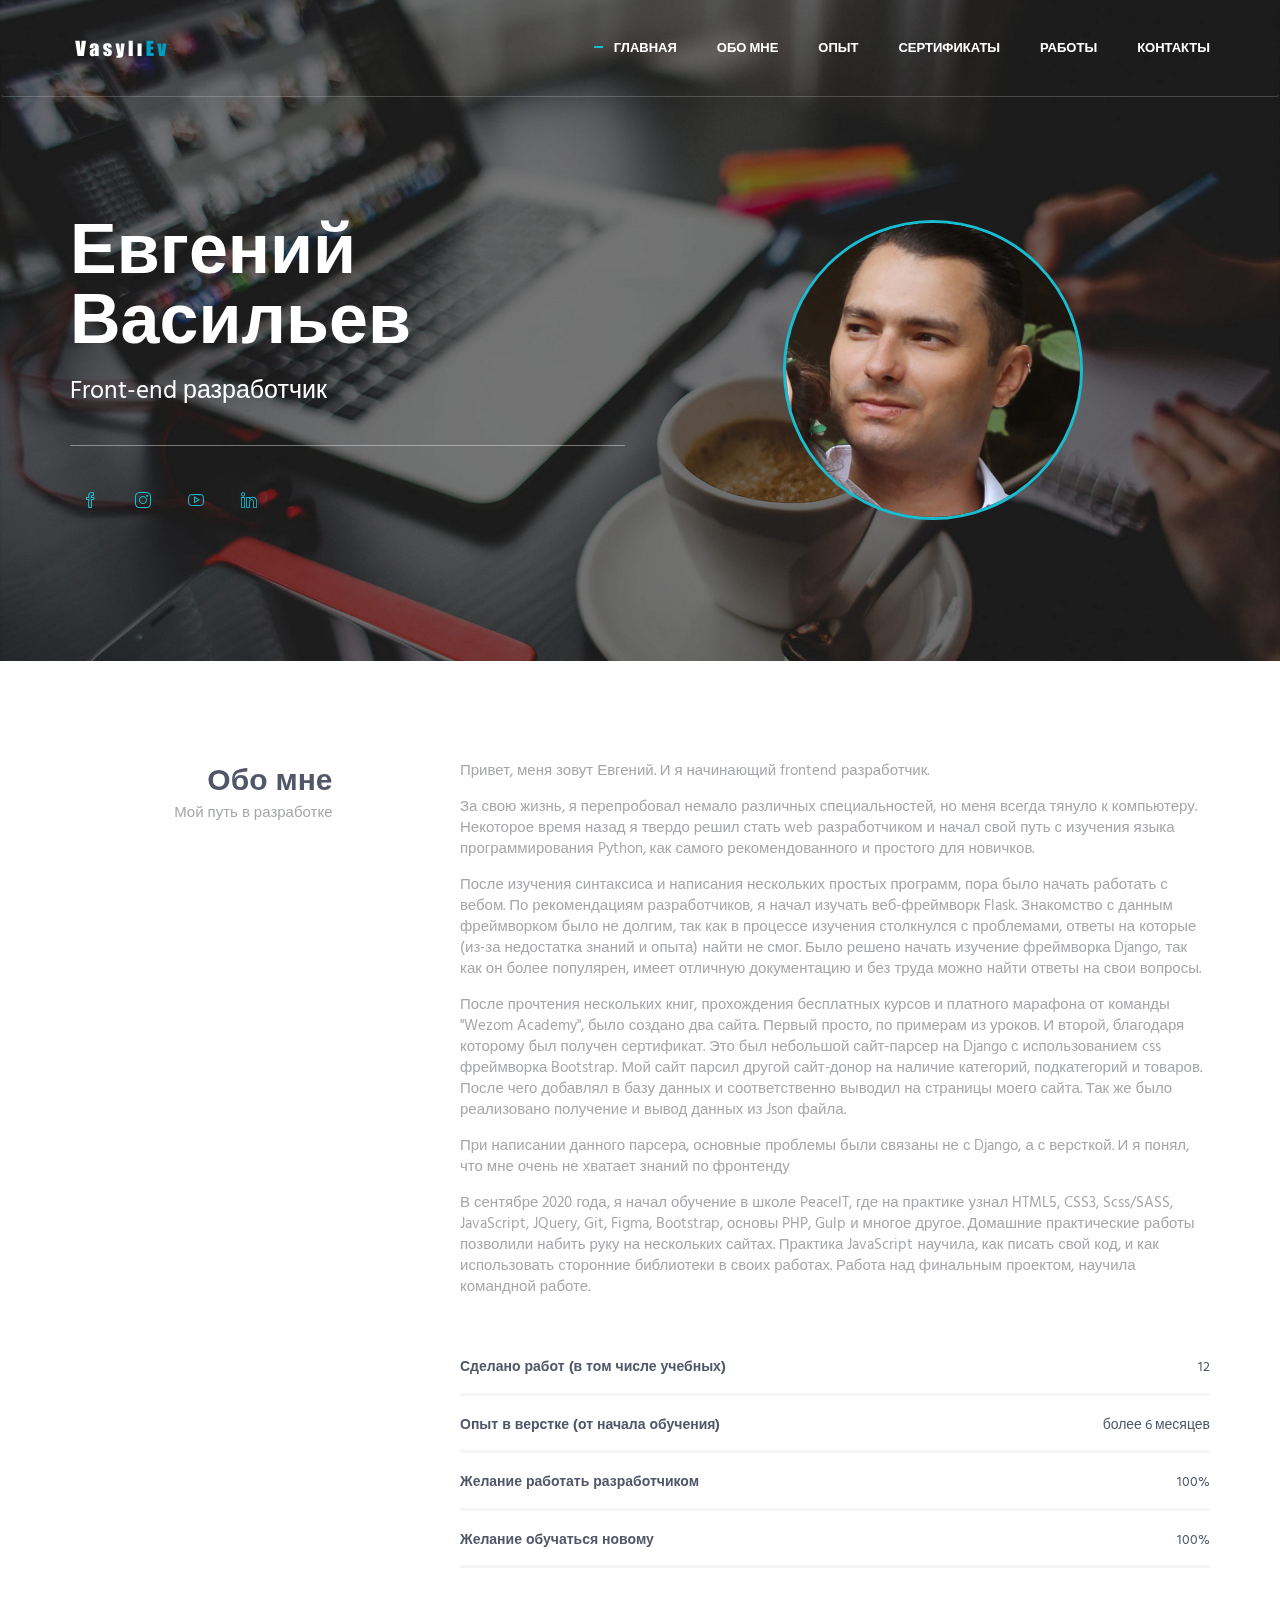
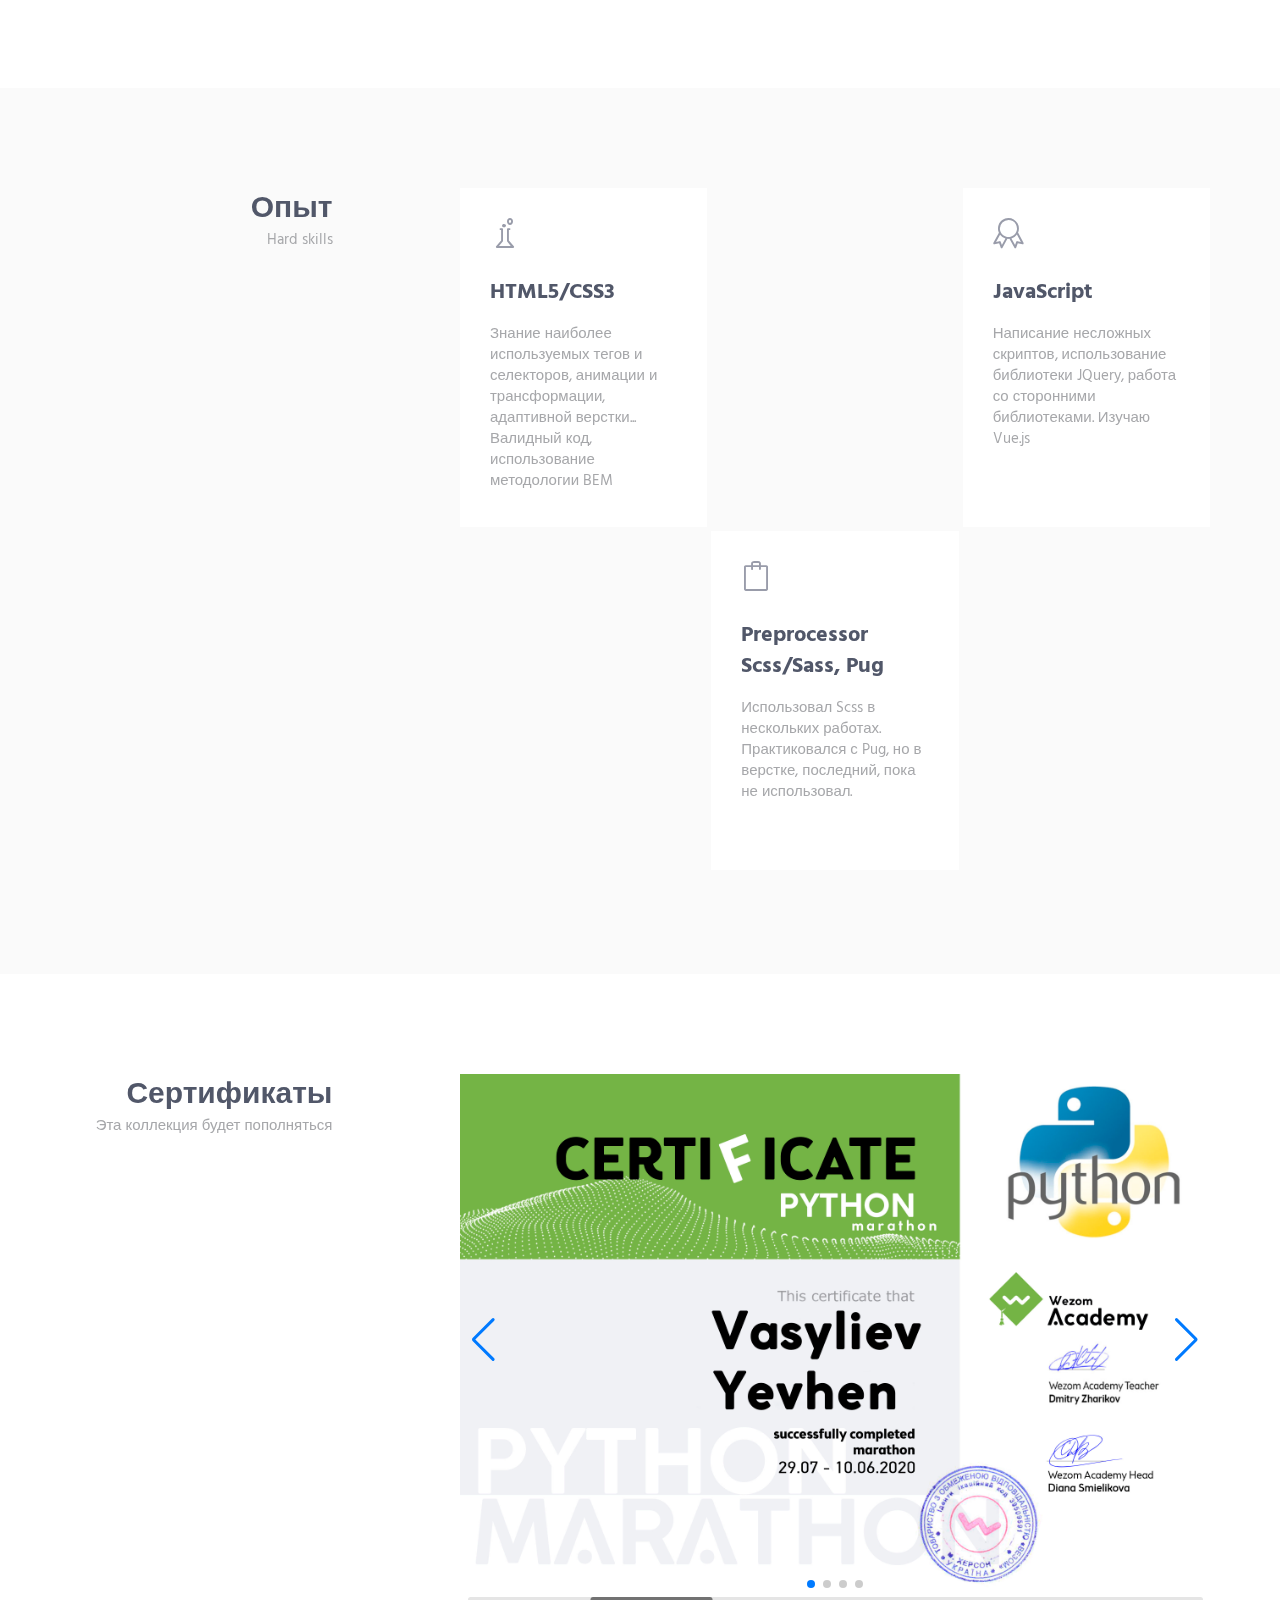
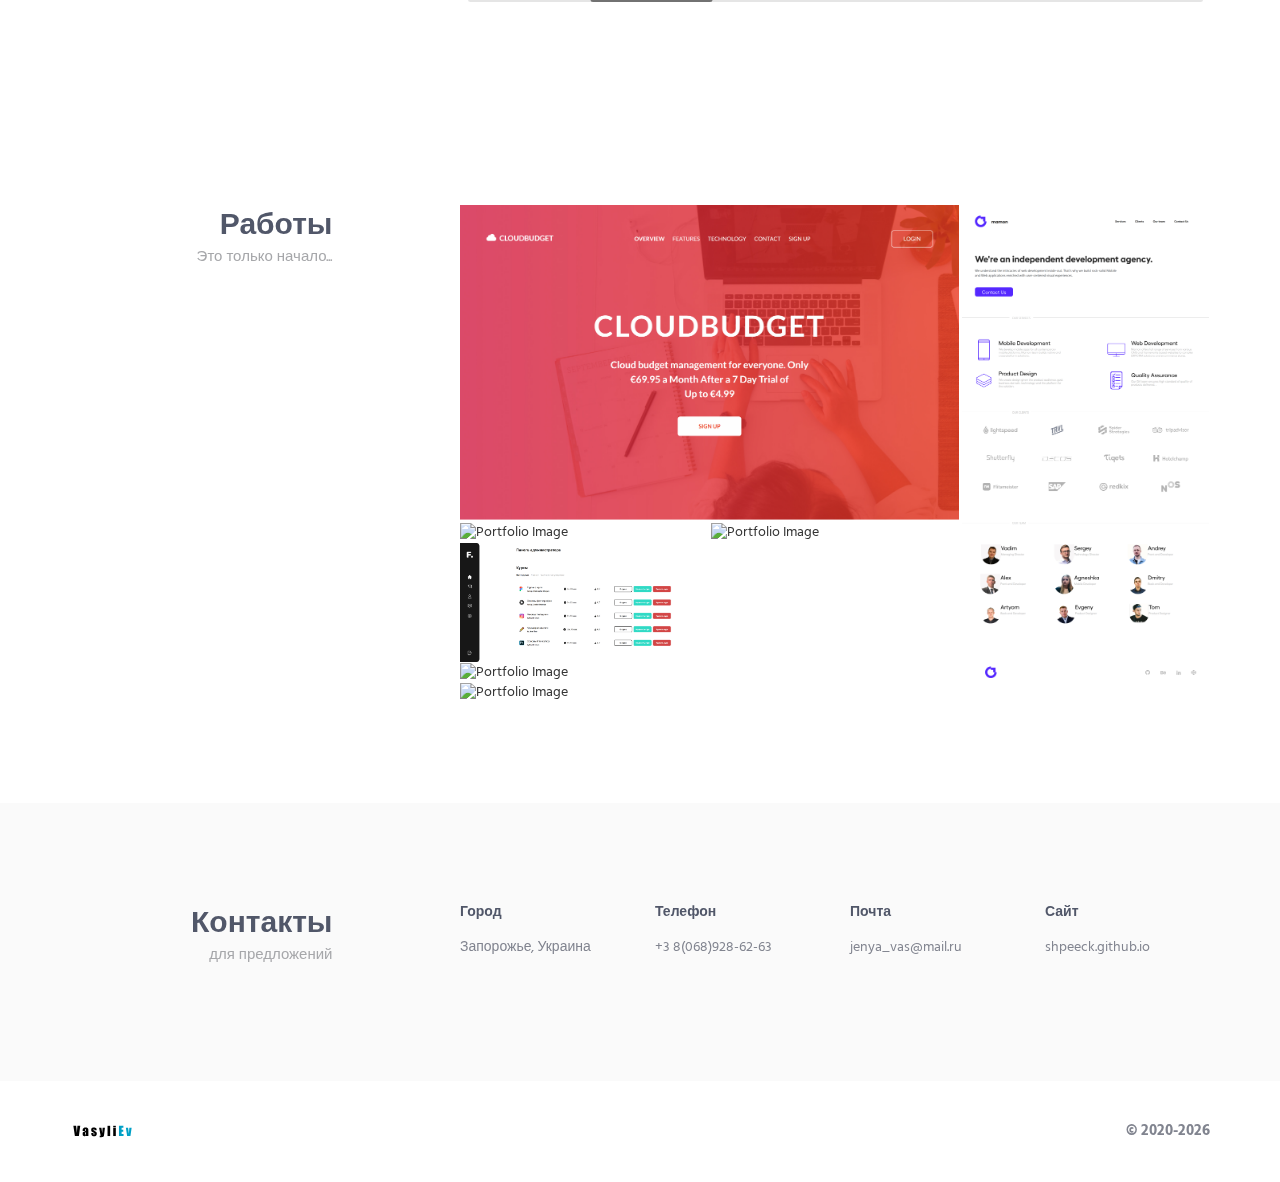
==== index.html @ 912befc7 "add portfolio" ====
<!DOCTYPE html>
<html lang="en" class="no-js">
<!-- BEGIN HEAD -->

<head>
    <meta charset="utf-8" />
    <title>портфолио Евгения Васильева</title>
    <meta http-equiv="X-UA-Compatible" content="IE=edge">
    <meta content="width=device-width, initial-scale=1" name="viewport" />
    <meta content="" name="description" />
    <meta content="" name="author" />

    <!-- GLOBAL MANDATORY STYLES -->
    <link href="http://fonts.googleapis.com/css?family=Hind:300,400,500,600,700" rel="stylesheet" type="text/css">
    <link href="vendor/simple-line-icons/css/simple-line-icons.css" rel="stylesheet" type="text/css" />
    <link href="vendor/bootstrap/css/bootstrap.min.css" rel="stylesheet" type="text/css" />

    <!-- PAGE LEVEL PLUGIN STYLES -->
    <link href="css/animate.css" rel="stylesheet">

    <!-- SWIPER JS -->
    <link href="css/swiper-bundle.min.css" rel="stylesheet">

    <!-- THEME STYLES -->
    <!-- <link href="css/layout.min.css" rel="stylesheet" type="text/css"/> -->
    <link href="css/layout.css" rel="stylesheet" type="text/css" />

    <!-- Favicon -->
    <link rel="shortcut icon" href="favicon.ico" />
</head>
<!-- END HEAD -->

<!-- BODY -->

<body id="body" data-spy="scroll" data-target=".header">

    <!--========== HEADER ==========-->
    <header class="header navbar-fixed-top">
        <!-- Navbar -->
        <nav class="navbar" role="navigation">
            <div class="container">
                <!-- Brand and toggle get grouped for better mobile display -->
                <div class="menu-container js_nav-item">
                    <button type="button" class="navbar-toggle" data-toggle="collapse" data-target=".nav-collapse">
                        <span class="sr-only">Toggle navigation</span>
                        <span class="toggle-icon"></span>
                    </button>

                    <!-- Logo -->
                    <div class="logo">
                        <a class="logo-wrap" href="#body">
                            <img class="logo-img logo-img-main" src="img/logo.svg" alt="Asentus Logo">
                            <img class="logo-img logo-img-active" src="img/logo-dark.svg" alt="Asentus Logo">
                        </a>
                    </div>
                    <!-- End Logo -->
                </div>

                <!-- Collect the nav links, forms, and other content for toggling -->
                <div class="collapse navbar-collapse nav-collapse">
                    <div class="menu-container">
                        <ul class="nav navbar-nav navbar-nav-right">
                            <li class="js_nav-item nav-item"><a class="nav-item-child nav-item-hover"
                                    href="#body">Главная</a></li>
                            <li class="js_nav-item nav-item"><a class="nav-item-child nav-item-hover" href="#about">Обо
                                    мне</a></li>
                            <li class="js_nav-item nav-item"><a class="nav-item-child nav-item-hover"
                                    href="#experience">Опыт</a></li>
                            <li class="js_nav-item nav-item"><a class="nav-item-child nav-item-hover"
                                    href="#sertificats">Сертификаты</a></li>
                            <li class="js_nav-item nav-item"><a class="nav-item-child nav-item-hover"
                                    href="#work">Работы</a></li>
                            <li class="js_nav-item nav-item"><a class="nav-item-child nav-item-hover"
                                    href="#contact">Контакты</a></li>
                        </ul>
                    </div>
                </div>
                <!-- End Navbar Collapse -->
            </div>
        </nav>
        <!-- Navbar -->
    </header>
    <!--========== END HEADER ==========-->

    <!--========== SLIDER ==========-->
    <div class="promo-block parallax-window" data-parallax="scroll" data-image-src="img/1920x1080/intro-bg.jpg">
        <div class="container">
            <div class="row">
                <div class="col-lg-6 col-md-6 col-sm-6">
                    <div class="promo-block-divider">
                        <h1 class="promo-block-title">Евгений <br /> Васильев</h1>
                        <p class="promo-block-text">Front-end разработчик</p>
                    </div>
                    <ul class="list-inline">
                        <li><a href="https://www.facebook.com/yevgeny.vasilev/" class="social-icons"><i
                                    class="icon-social-facebook"></i></a></li>
                        <li><a href="https://www.instagram.com/shpeeck_zp/" class="social-icons"><i
                                    class="icon-social-instagram"></i></a></li>
                        <li><a href="https://www.youtube.com/channel/UCoQihjOq96eLWvGt69Ed2-w" class="social-icons"><i
                                    class="icon-social-youtube"></i></a></li>
                        <li><a href="https://www.linkedin.com/in/vasyliev-yevhen/" class="social-icons"><i
                                    class="icon-social-linkedin"></i></a></li>
                    </ul>
                </div>
                <div class="col-lg-6 col-md-6 col-sm-6">
                    <div class="promo-block-divider-mg">
                        <div class="promo-block-img">
                            <img src="img/foto.jpg" alt="my foto">
                        </div>
                    </div>
                </div>
            </div>
            <!--// end row -->
        </div>
    </div>
    <!--========== SLIDER ==========-->

    <!--========== PAGE LAYOUT ==========-->
    <!-- About -->
    <div id="about">
        <div class="container content-lg">
            <div class="row">
                <div class="col-sm-3 sm-margin-b-30">
                    <div class="text-right sm-text-left">
                        <h2 class="margin-b-0">Обо мне</h2>
                        <p>Мой путь в разработке</p>
                    </div>
                </div>
                <div class="col-sm-8 col-sm-offset-1">
                    <div class="margin-b-60">
                        <p>Привет, меня зовут Евгений. И я начинающий frontend разработчик. </p>
                        <p>За свою жизнь, я перепробовал немало различных специальностей, но меня всегда тянуло к
                            компьютеру. Некоторое время назад я твердо решил стать web разработчиком и начал свой путь с
                            изучения языка программирования Python, как самого рекомендованного и простого для новичков.
                        </p>
                        <p>После изучения синтаксиса и написания нескольких простых программ, пора было начать работать
                            с вебом. По рекомендациям разработчиков, я начал изучать веб-фреймворк Flask. Знакомство с
                            данным фреймворком было не долгим, так как в процессе изучения столкнулся с проблемами,
                            ответы на которые (из-за недостатка знаний и опыта) найти не смог. Было решено начать
                            изучение фреймворка Django, так как он более популярен, имеет отличную документацию и без
                            труда можно найти ответы на свои вопросы.</p>
                        <p>После прочтения нескольких книг, прохождения бесплатных курсов и платного марафона от команды
                            "Wezom Academy", было создано два сайта. Первый просто, по примерам из уроков. И второй,
                            благодаря которому был получен сертификат. Это был небольшой сайт-парсер на Django с
                            использованием css фреймворка Bootstrap. Мой сайт парсил другой сайт-донор на наличие
                            категорий, подкатегорий и товаров. После чего добавлял в базу данных и соответственно
                            выводил на страницы моего сайта. Так же было реализовано получение и вывод данных из Json
                            файла.</p>
                        <p>При написании данного парсера, основные проблемы были связаны не с Django, а с версткой. И я
                            понял, что мне очень не хватает знаний по фронтенду</p>
                        <p>В сентябре 2020 года, я начал обучение в школе PeaceIT, где на практике узнал HTML5, CSS3,
                            Scss/SASS, JavaScript, JQuery, Git, Figma, Bootstrap, основы PHP, Gulp и многое другое.
                            Домашние практические работы позволили набить руку на нескольких сайтах. Практика JavaScript
                            научила, как писать свой код, и как использовать сторонние библиотеки в своих работах.
                            Работа над финальным проектом, научила командной работе.</p>
                    </div>

                    <!-- Progress Box -->
                    <div class="progress-box">
                        <h5>Сделано работ (в том числе учебных)<span class="color-heading pull-right">12</span></h5>
                        <div class="progress">
                            <div class="progress-bar bg-color-base" role="progressbar" data-width="10"></div>
                        </div>
                    </div>
                    <div class="progress-box">
                        <h5>Опыт в верстке (от начала обучения)<span class="color-heading pull-right">более 6
                                месяцев</span></h5>
                        <div class="progress">
                            <div class="progress-bar bg-color-base" role="progressbar" data-width="60"></div>
                        </div>
                    </div>
                    <div class="progress-box">
                        <h5>Желание работать разработчиком<span class="color-heading pull-right">100%</span></h5>
                        <div class="progress">
                            <div class="progress-bar bg-color-base" role="progressbar" data-width="100"></div>
                        </div>
                    </div>
                    <div class="progress-box">
                        <h5>Желание обучаться новому<span class="color-heading pull-right">100%</span></h5>
                        <div class="progress">
                            <div class="progress-bar bg-color-base" role="progressbar" data-width="100"></div>
                        </div>
                    </div>
                    <!-- End Progress Box -->
                </div>
            </div>
            <!--// end row -->
        </div>
    </div>
    <!-- End About -->

    <!-- Experience -->
    <div id="experience">
        <div class="bg-color-sky-light" data-auto-height="true">
            <div class="container content-lg">
                <div class="row">
                    <div class="col-sm-3 sm-margin-b-30">
                        <div class="text-right sm-text-left">
                            <h2 class="margin-b-0">Опыт</h2>
                            <p>Hard skills</p>
                        </div>
                    </div>
                    <div class="col-sm-8 col-sm-offset-1">
                        <div class="row row-space-2 margin-b-4">
                            <div class="col-md-4 md-margin-b-4">
                                <div class="service" data-height="height">
                                    <div class="service-element">
                                        <i class="service-icon icon-chemistry"></i>
                                    </div>
                                    <div class="service-info">
                                        <h3>HTML5/CSS3</h3>
                                        <p class="margin-b-5">Знание наиболее используемых тегов и селекторов, анимации
                                            и трансформации, адаптивной верстки... Валидный код, использование
                                            методологии BEM</p>
                                    </div>
                                    <!-- <a href="#" class="content-wrapper-link"></a>     -->
                                </div>
                            </div>
                            <div class="col-md-4 md-margin-b-4">
                                <div class="service bg-color-base wow zoomIn" data-height="height"
                                    data-wow-duration=".3" data-wow-delay=".1s">
                                    <div class="service-element">
                                        <i class="service-icon color-white icon-screen-tablet"></i>
                                    </div>
                                    <div class="service-info">
                                        <h3 class="color-white">Photoshop, Illustrator, Figma</h3>
                                        <p class="color-white margin-b-5">Использую данные инструменты не только для
                                            верстки, но и могу обработать изображение или нарисовать иконку, логотип и
                                            др...</p>
                                    </div>
                                    <!-- <a href="#" class="content-wrapper-link"></a>     -->
                                </div>
                            </div>
                            <div class="col-md-4">
                                <div class="service" data-height="height">
                                    <div class="service-element">
                                        <i class="service-icon icon-badge"></i>
                                    </div>
                                    <div class="service-info">
                                        <h3>JavaScript</h3>
                                        <p class="margin-b-5">Написание несложных скриптов, использование библиотеки
                                            JQuery, работа со сторонними библиотеками. Изучаю Vue.js</p>
                                    </div>
                                    <!-- <a href="#" class="content-wrapper-link"></a> -->
                                </div>
                            </div>
                        </div>
                        <!--// end row -->
                        <div class="row row-space-2 margin-b-4">
                            <div class="col-md-4 md-margin-b-4">
                                <div class="service bg-color-base wow zoomIn" data-height="height"
                                    data-wow-duration=".3" data-wow-delay=".1s">
                                    <div class="service-element">
                                        <i class="service-icon color-white icon-magic-wand"></i>
                                    </div>
                                    <div class="service-info">
                                        <h3 class="color-white">Git, Github</h3>
                                        <p class="color-white margin-b-5">Знание основных команд Git, создание и
                                            использование Git pages...</p>
                                    </div>
                                    <!-- <a href="#" class="content-wrapper-link"></a>     -->
                                </div>
                            </div>
                            <div class="col-md-4">
                                <div class="service" data-height="height">
                                    <div class="service-element">
                                        <i class="service-icon icon-bag"></i>
                                    </div>
                                    <div class="service-info">
                                        <h3>Preprocessor Scss/Sass, Pug</h3>
                                        <p class="margin-b-5">Использовал Scss в нескольких работах. Практиковался с
                                            Pug, но в верстке, последний, пока не использовал.</p>
                                    </div>
                                    <!-- <a href="#" class="content-wrapper-link"></a>     -->
                                </div>
                            </div>
                            <div class="col-md-4 md-margin-b-4">
                                <div class="service bg-color-base wow zoomIn" data-height="height"
                                    data-wow-duration=".3" data-wow-delay=".1s">
                                    <div class="service-element">
                                        <i class="service-icon color-white icon-docs"></i>
                                    </div>
                                    <div class="service-info">
                                        <h3 class="color-white">Bootstrap</h3>
                                        <p class="color-white margin-b-5">Верстал сайты с использованием данного
                                            фремворка и переделывал чужие...</p>
                                    </div>
                                    <!-- <a href="#" class="content-wrapper-link"></a>     -->
                                </div>
                            </div>
                        </div>
                    </div>
                </div>
                <!--// end row -->
            </div>
        </div>
    </div>
    <!-- End Experience -->

    <!-- Sertificats -->
    <div id="sertificats">
        <div class="container content-lg">
            <div class="row">
                <div class="col-sm-3 sm-margin-b-30">
                    <div class="text-right sm-text-left">
                        <h2 class="margin-b-0">Сертификаты</h2>
                        <p>Эта коллекция будет пополняться</p>
                    </div>
                </div>
                <div class="col-sm-8 col-sm-offset-1">
                    <!-- Slider main container -->
                    <div class="swiper-container">
                        <!-- Additional required wrapper -->
                        <div class="swiper-wrapper">
                            <!-- Slides -->
                            <div class="swiper-slide"><img src="img/sert/VasylievYevhen.jpg" alt="sertificat Django">
                            </div>
                            <div class="swiper-slide"><img src="img/sert/certificate-go-it.png" alt="sertificat go it">
                            </div>
                            <div class="swiper-slide"><img src="img/sert/Intuit_eng.jpg" alt="sertificat intuit"></div>
                            <div class="swiper-slide"><img src="img/sert/stepik-certificate.jpg"
                                    alt="sertificat stepic"></div>
                            ...
                        </div>
                        <!-- If we need pagination -->
                        <div class="swiper-pagination"></div>

                        <!-- If we need navigation buttons -->
                        <div class="swiper-button-prev"></div>
                        <div class="swiper-button-next"></div>

                        <!-- If we need scrollbar -->
                        <div class="swiper-scrollbar"></div>
                    </div>
                </div>
            </div>
            <!--// end row -->
        </div>
    </div>
    <!-- End Sertificats -->

    <!-- Work -->
    <div id="work">
        <div class="container content-lg">
            <div class="row">
                <div class="col-sm-3 sm-margin-b-30">
                    <div class="text-right sm-text-left">
                        <h2 class="margin-b-0">Работы</h2>
                        <p>Это только начало...</p>
                    </div>
                </div>
                <div class="col-sm-8 col-sm-offset-1">
                    <!-- Masonry Grid -->
                    <div class="masonry-grid row row-space-2">
                        <div class="masonry-grid-sizer col-xs-6 col-sm-6 col-md-1"></div>
                        <div class="masonry-grid-item col-xs-12 col-sm-6 col-md-8 margin-b-4">
                            <!-- Work -->
                            <div class="work work-popup-trigger">
                                <div class="work-overlay">
                                    <img class="full-width img-responsive" src="img/work/1-land.png"
                                        alt="Portfolio Image">
                                </div>
                                <div class="work-popup-overlay">
                                    <div class="work-popup-content">
                                        <a href="javascript:void(0);" class="work-popup-close">Hide</a>
                                        <div class="margin-b-30">
                                            <h3 class="margin-b-5">CLOUDBUDGET</h3>
                                            <span>Учебный проект</span>
                                        </div>
                                        <div class="row">
                                            <div class="col-sm-8 work-popup-content-divider sm-margin-b-20">
                                                <div class="margin-t-10 sm-margin-t-0">
                                                    <p>Один из первых учебных проектов.</p>
                                                    <p>Цель изучение анимации и адаптивной верстки.</p>
                                                    <p>Посмотреть сайт можно <a
                                                            href="https://shpeeck.github.io/peaceit-land/">ТУТ</a></p>
                                                    <ul class="list-inline work-popup-tag">
                                                        <li class="work-popup-tag-item"><a class="work-popup-tag-link"
                                                                href="#">HTML,</a></li>
                                                        <li class="work-popup-tag-item"><a class="work-popup-tag-link"
                                                                href="#">CSS,</a></li>
                                                        <li class="work-popup-tag-item"><a class="work-popup-tag-link"
                                                                href="#">Portfolio</a></li>
                                                        <li class="work-popup-tag-item"><a class="work-popup-tag-link"
                                                                href="#">Animation</a></li>
                                                    </ul>
                                                </div>
                                            </div>
                                            <div class="col-sm-4">
                                                <div class="margin-t-10 sm-margin-t-0">
                                                    <p class="margin-b-5"><strong>Project Leader:</strong> ---</p>
                                                    <p class="margin-b-5"><strong>Designer:</strong> макет взят с Figma
                                                    </p>
                                                    <p class="margin-b-5"><strong>Developer:</strong> Евгений Васильев
                                                    </p>
                                                </div>
                                            </div>
                                        </div>
                                    </div>
                                </div>
                            </div>
                            <!-- End Work -->
                        </div>
                        <div class="masonry-grid-item col-xs-12 col-sm-6 col-md-4 margin-b-4">
                            <!-- Work -->
                            <div class="work work-popup-trigger">
                                <div class="work-overlay">
                                    <img class="full-width img-responsive" src="img/work/2-mamon.png"
                                        alt="Portfolio Image">
                                </div>
                                <div class="work-popup-overlay">
                                    <div class="work-popup-content">
                                        <a href="javascript:void(0);" class="work-popup-close">Hide</a>
                                        <div class="margin-b-30">
                                            <h3 class="margin-b-5">Mamon</h3>
                                            <span>Учебный проект</span>
                                        </div>
                                        <div class="row">
                                            <div class="col-sm-8 work-popup-content-divider sm-margin-b-20">
                                                <div class="margin-t-10 sm-margin-t-0">
                                                    <p>Один из первых учебных проектов.</p>
                                                    <p>Цель - тренировка верстки, адаптив и изучение css фреймворка
                                                        Bootstrap</p>
                                                    <p>Посмотреть сайт можно <a
                                                            href="https://shpeeck.github.io/peaceit-bootstrap/">ТУТ</a>
                                                    </p>
                                                    <ul class="list-inline work-popup-tag">
                                                        <li class="work-popup-tag-item"><a class="work-popup-tag-link"
                                                                href="#">HTML,</a></li>
                                                        <li class="work-popup-tag-item"><a class="work-popup-tag-link"
                                                                href="#">CSS,</a></li>
                                                        <li class="work-popup-tag-item"><a class="work-popup-tag-link"
                                                                href="#">Portfolio</a></li>
                                                        <li class="work-popup-tag-item"><a class="work-popup-tag-link"
                                                                href="#">Bootstrap</a></li>
                                                    </ul>
                                                </div>
                                            </div>
                                            <div class="col-sm-4">
                                                <div class="margin-t-10 sm-margin-t-0">
                                                    <p class="margin-b-5"><strong>Project Leader:</strong> ---</p>
                                                    <p class="margin-b-5"><strong>Designer:</strong> Макет взят с Figma
                                                    </p>
                                                    <p class="margin-b-5"><strong>Developer:</strong> Евгений Васильев
                                                    </p>
                                                </div>
                                            </div>
                                        </div>
                                    </div>
                                </div>
                            </div>
                            <!-- End Work -->
                        </div>
                        <div class="masonry-grid-item col-xs-12 col-sm-6 col-md-4 md-margin-b-4">
                            <!-- Work -->
                            <div class="work work-popup-trigger">
                                <div class="work-overlay">
                                    <img class="full-width img-responsive" src="img/work/3-digital-project_.png"
                                        alt="Portfolio Image">
                                </div>
                                <div class="work-popup-overlay">
                                    <div class="work-popup-content">
                                        <a href="javascript:void(0);" class="work-popup-close">Hide</a>
                                        <div class="margin-b-30">
                                            <h3 class="margin-b-5">Project Nurtown</h3>
                                            <span>Учебный проект</span>
                                        </div>
                                        <div class="row">
                                            <div class="col-sm-8 work-popup-content-divider sm-margin-b-20">
                                                <div class="margin-t-10 sm-margin-t-0">
                                                    <p>В данном проекте собрано много знаний полученных при обучении...
                                                    </p>
                                                    <p>Адаптивная верстка, методология BEM, собственный скрипт,
                                                        популярный слайдер и галерея, hover эффекты, всплывающие окна,
                                                        валидация полей и отправка формы с помощью mail.php, Gulp,
                                                        Babel...</p>
                                                    <p>В отличие от других учебных проектов - это первый многостраничный
                                                        сайт.</p>
                                                    <p>Посмотреть сайт можно <a
                                                            href="https://shpeeck.github.io/digital-project/">ТУТ</a>
                                                    </p>
                                                    <ul class="list-inline work-popup-tag">
                                                        <li class="work-popup-tag-item"><a class="work-popup-tag-link"
                                                                href="#">HTML,</a></li>
                                                        <li class="work-popup-tag-item"><a class="work-popup-tag-link"
                                                                href="#">Scss,</a></li>
                                                        <li class="work-popup-tag-item"><a class="work-popup-tag-link"
                                                                href="#">JavaScript</a></li>
                                                        <li class="work-popup-tag-item"><a class="work-popup-tag-link"
                                                                href="#">Gulp</a></li>
                                                        <li class="work-popup-tag-item"><a class="work-popup-tag-link"
                                                                href="#">Babel</a></li>
                                                        <li class="work-popup-tag-item"><a class="work-popup-tag-link"
                                                                href="#">mail.php</a></li>
                                                        <li class="work-popup-tag-item"><a class="work-popup-tag-link"
                                                                href="#">Swiper.js</a></li>
                                                    </ul>
                                                </div>
                                            </div>
                                            <div class="col-sm-4">
                                                <div class="margin-t-10 sm-margin-t-0">
                                                    <p class="margin-b-5"><strong>Project Leader:</strong> ---</p>
                                                    <p class="margin-b-5"><strong>Designer:</strong> Макет взят с Figma
                                                    </p>
                                                    <p class="margin-b-5"><strong>Developer:</strong> Евгений Васильев
                                                    </p>
                                                </div>
                                            </div>
                                        </div>
                                    </div>
                                </div>
                            </div>
                            <!-- End Work -->
                        </div>
                        <div class="masonry-grid-item col-xs-12 col-sm-6 col-md-4 md-margin-b-4">
                            <!-- Work -->
                            <div class="work work-popup-trigger">
                                <div class="work-overlay">
                                    <img class="full-width img-responsive" src="img/work/4-bootstrap.png"
                                        alt="Portfolio Image">
                                </div>
                                <div class="work-popup-overlay">
                                    <div class="work-popup-content">
                                        <a href="javascript:void(0);" class="work-popup-close">Hide</a>
                                        <div class="margin-b-30">
                                            <h3 class="margin-b-5">Small Business</h3>
                                            <span>Учебный проект</span>
                                        </div>
                                        <div class="row">
                                            <div class="col-sm-8 work-popup-content-divider sm-margin-b-20">
                                                <div class="margin-t-10 sm-margin-t-0">
                                                    <p>Я не верстал данный сайт. Я взял готовый шаблон и добавил
                                                        несколько своих изменений.</p>
                                                    <p>Цель была в том, чтобы попрактиковаться в натяжке шаблона на cms
                                                        Wordpress</p>
                                                    <p>Подключил локальные и внешние стили и скрипты.
                                                        Разбил страницы на части header.php footer.php
                                                        Подключил меню из админки.
                                                        Вместо текста в логотипе (решил изображение не вставлять) вывел
                                                        название сайта с помощью echo get_bloginfo( 'name' );
                                                        Страницы поста выводятся с помощью шаблона my-post-page.php
                                                        Зарегистрировал новый тип записи our team
                                                        NEWS и OUR TEAM сделал максимальный вывод - 4 поста
                                                        Заменил иконку в админке (Наша команда)
                                                        Установил carbonfields
                                                        Создал поля с должностью и социальными сетями.</p>
                                                    <p>Посмотреть сайт можно <a href="http://w68928y8.bget.ru/">ТУТ</a>
                                                    </p>
                                                    <p>Так как данный хостинг используется для тестирования проектов, то
                                                        ссылка может в любой момент быть удалена! Если нужно посмотреть
                                                        данный шаблон или есть вопросы - пишите на почту.</p>
                                                    <ul class="list-inline work-popup-tag">
                                                        <li class="work-popup-tag-item"><a class="work-popup-tag-link"
                                                                href="#">Wordpress,</a></li>
                                                        <li class="work-popup-tag-item"><a class="work-popup-tag-link"
                                                                href="#">PHP,</a></li>
                                                        <li class="work-popup-tag-item"><a class="work-popup-tag-link"
                                                                href="#">Portfolio</a></li>
                                                    </ul>
                                                </div>
                                            </div>
                                            <div class="col-sm-4">
                                                <div class="margin-t-10 sm-margin-t-0">
                                                    <p class="margin-b-5"><strong>Project Leader:</strong> ---</p>
                                                    <p class="margin-b-5"><strong>Designer:</strong> Шаблон взят в
                                                        интернете и немного изменен.</p>
                                                    <p class="margin-b-5"><strong>Developer:</strong> Евгений Васильев
                                                    </p>
                                                </div>
                                            </div>
                                        </div>
                                    </div>
                                </div>
                            </div>
                            <!-- End Work -->
                        </div>
                        <div class="masonry-grid-item col-xs-12 col-sm-6 col-md-4">
                            <!-- Work -->
                            <div class="work work-popup-trigger">
                                <div class="work-overlay">
                                    <img class="full-width img-responsive" src="img/work/5-final-admin.png"
                                        alt="Portfolio Image">
                                </div>
                                <div class="work-popup-overlay">
                                    <div class="work-popup-content">
                                        <a href="javascript:void(0);" class="work-popup-close">Hide</a>
                                        <div class="margin-b-30">
                                            <h3 class="margin-b-5">Админка сайта</h3>
                                            <span>Учебный проект</span>
                                        </div>
                                        <div class="row">
                                            <div class="col-sm-8 work-popup-content-divider sm-margin-b-20">
                                                <div class="margin-t-10 sm-margin-t-0">
                                                    <p>Простой дизайн и адаптивная верстка</p>
                                                    <p>Впоследствии все данные и сортировка редактировались из админки
                                                        сайта.</p>
                                                    <p>Посмотреть сайт можно <a
                                                            href="https://shpeeck.github.io/BigProject/">ТУТ</a>
                                                    </p>
                                                    <ul class="list-inline work-popup-tag">
                                                        <li class="work-popup-tag-item"><a class="work-popup-tag-link"
                                                                href="#">HTML,</a></li>
                                                        <li class="work-popup-tag-item"><a class="work-popup-tag-link"
                                                                href="#">SCSS,</a></li>
                                                        <li class="work-popup-tag-item"><a class="work-popup-tag-link"
                                                                href="#">Portfolio</a></li>
                                                        <li class="work-popup-tag-item"><a class="work-popup-tag-link"
                                                                href="#">JavaScript</a></li>
                                                    </ul>
                                                </div>
                                            </div>
                                            <div class="col-sm-4">
                                                <div class="margin-t-10 sm-margin-t-0">
                                                    <p class="margin-b-5"><strong>Project Leader:</strong> ---</p>
                                                    <p class="margin-b-5"><strong>Designer:</strong> неизвестно</p>
                                                    <p class="margin-b-5"><strong>Developer:</strong> Васильев Евгений
                                                    </p>
                                                </div>
                                            </div>
                                        </div>
                                    </div>
                                </div>
                            </div>
                            <!-- End Work -->
                        </div>
                        <div class="masonry-grid-item col-xs-12 col-sm-6 col-md-8">
                            <!-- Work -->
                            <div class="work work-popup-trigger">
                                <div class="work-overlay">
                                    <img class="full-width img-responsive" src="img/work/6-foto.png"
                                        alt="Portfolio Image">
                                </div>
                                <div class="work-popup-overlay">
                                    <div class="work-popup-content">
                                        <a href="javascript:void(0);" class="work-popup-close">Hide</a>
                                        <div class="margin-b-30">
                                            <h3 class="margin-b-5">Сайт-портфолио фотографа</h3>
                                            <span>Коммерческий проект</span>
                                        </div>
                                        <div class="row">
                                            <div class="col-sm-8 work-popup-content-divider sm-margin-b-20">
                                                <div class="margin-t-10 sm-margin-t-0">
                                                    <p>Заказ брался на одном из фриланс сайтов. Макет был в Figma</p>
                                                    <p>Спустя время заказчик пропал, поэтому на данном проекте было
                                                        решено потренироваться в работе с Webpack</p>
                                                    <p>Посмотреть сайт можно <a
                                                            href="https://shpeeck.github.io/fotosessia/">ТУТ</a>
                                                    </p>
                                                    <ul class="list-inline work-popup-tag">
                                                        <li class="work-popup-tag-item"><a class="work-popup-tag-link"
                                                                href="#">HTML,</a></li>
                                                        <li class="work-popup-tag-item"><a class="work-popup-tag-link"
                                                                href="#">SCSS,</a></li>
                                                        <li class="work-popup-tag-item"><a class="work-popup-tag-link"
                                                                href="#">Portfolio</a></li>
                                                        <li class="work-popup-tag-item"><a class="work-popup-tag-link"
                                                                href="#">Webpack</a></li>
                                                    </ul>
                                                </div>
                                            </div>
                                            <div class="col-sm-4">
                                                <div class="margin-t-10 sm-margin-t-0">
                                                    <p class="margin-b-5"><strong>Project Leader:</strong> ---</p>
                                                    <p class="margin-b-5"><strong>Designer:</strong> неизвестно</p>
                                                    <p class="margin-b-5"><strong>Developer:</strong> Евгений Васильев
                                                    </p>
                                                </div>
                                            </div>
                                        </div>
                                    </div>
                                </div>
                            </div>
                            <!-- End Work -->
                        </div>
                        <div class="masonry-grid-item col-xs-12 col-sm-6 col-md-8">
                            <!-- Work -->
                            <div class="work work-popup-trigger">
                                <div class="work-overlay">
                                    <img class="full-width img-responsive" src="img/work/7-melodii.png"
                                        alt="Portfolio Image">
                                </div>
                                <div class="work-popup-overlay">
                                    <div class="work-popup-content">
                                        <a href="javascript:void(0);" class="work-popup-close">Hide</a>
                                        <div class="margin-b-30">
                                            <h3 class="margin-b-5">Чарівні мелодіі</h3>
                                            <span>Коммерческий проект</span>
                                        </div>
                                        <div class="row">
                                            <div class="col-sm-8 work-popup-content-divider sm-margin-b-20">
                                                <div class="margin-t-10 sm-margin-t-0">
                                                    <p>Сайт международного фестиваля.</p>
                                                    <p>История данного сайта немного туманна... Изначально он был сделан
                                                        на cms Joomla с использованием фреймворка Bootstrap. Но так как
                                                        сайт разрастался (в основном из-за большого количества
                                                        фотографий), было решено переместить фотографии на отдельный
                                                        хостинг. Фотографии перенесли и внесли изменения в сайт. Была
                                                        удалена cms и современная, адаптивная верстка была засунута в
                                                        табличную верстку. В таком состоянии достался мне сайт.</p>
                                                    <p>Несколько месяцев назад, еще до начала обучения фронтенд
                                                        разработке, я переверстал сайт заново используя тот же Bootstrap
                                                        (о котором в то время знал не очень много). Но сайт так и не
                                                        обновили</p>
                                                    <p>И вот теперь, спустя время, была запущена рекламная компания и
                                                        вспомнили, что сайт нужно переделать. К сожалению, времени на
                                                        это у меня почти не было, поэтому я взял за основу свою старую
                                                        (с многочисленными недочетами) верстку, и обновил сайт на ней.
                                                        Что-то было удалено, а что-то добавлено...</p>
                                                    <p>Из основных изменений - Подгрузка страниц на главной с помощью
                                                        XMLHTTPRequest, замена старых слайдеров на новые, добавлена фото
                                                        галерея.</p>
                                                    <p>Сейчас в планах полностью переверстать сайт с использованием моих
                                                        новых знаний, полностью избавиться от Bootstrap, и сделать
                                                        админку или на php, или на Wordpress</p>
                                                    <p>Посмотреть сайт можно <a
                                                            href="http://charivnimelodii.com/">ТУТ</a>
                                                    </p>
                                                    <ul class="list-inline work-popup-tag">
                                                        <li class="work-popup-tag-item"><a class="work-popup-tag-link"
                                                                href="#">HTML,</a></li>
                                                        <li class="work-popup-tag-item"><a class="work-popup-tag-link"
                                                                href="#">CSS,</a></li>
                                                        <li class="work-popup-tag-item"><a class="work-popup-tag-link"
                                                                href="#">Portfolio</a></li>
                                                        <li class="work-popup-tag-item"><a class="work-popup-tag-link"
                                                                href="#">Bootstrap</a></li>
                                                    </ul>
                                                </div>
                                            </div>
                                            <div class="col-sm-4">
                                                <div class="margin-t-10 sm-margin-t-0">
                                                    <p class="margin-b-5"><strong>Project Leader:</strong> ---</p>
                                                    <p class="margin-b-5"><strong>Designer:</strong> ---</p>
                                                    <p class="margin-b-5"><strong>Developer:</strong> Евгений Васильев</p>
                                                </div>
                                            </div>
                                        </div>
                                    </div>
                                </div>
                            </div>
                            <!-- End Work -->
                        </div>
                    </div>
                    <!-- End Masonry Grid -->

                </div>
                <!-- End Masonry Grid -->
            </div>
        </div>
        <!--// end row -->
    </div>
    </div>
    <!-- End Work -->

    <!-- Contact -->
    <div id="contact">
        <div class="bg-color-sky-light">
            <div class="container content-lg">
                <div class="row">
                    <div class="col-sm-3 sm-margin-b-30">
                        <div class="text-right sm-text-left">
                            <h2 class="margin-b-0">Контакты</h2>
                            <p>для предложений</p>
                        </div>
                    </div>
                    <div class="col-sm-8 col-sm-offset-1">
                        <div class="row">
                            <div class="col-md-3 col-xs-6 md-margin-b-30">
                                <h5>Город</h5>
                                <a href="https://goo.gl/maps/LFnxgT7VoHGteZx28" target="_blank">Запорожье, Украина</a>
                            </div>
                            <div class="col-md-3 col-xs-6 md-margin-b-30">
                                <h5>Телефон</h5>
                                <a href="tel:+380689286263">+3 8(068)928-62-63</a>
                            </div>
                            <div class="col-md-3 col-xs-6">
                                <h5>Почта</h5>
                                <a href="mailto:jenya_vas@mail.ru">jenya_vas@mail.ru</a>
                            </div>
                            <div class="col-md-3 col-xs-6">
                                <h5>Сайт</h5>
                                <a href="https://shpeeck.github.io">shpeeck.github.io</a>
                            </div>
                        </div>
                    </div>
                </div>
                <!--// end row -->
            </div>
        </div>
    </div>
    <!-- End Contact -->
    <!--========== END PAGE LAYOUT ==========-->

    <!--========== FOOTER ==========-->
    <footer class="footer">
        <div class="content container">
            <div class="row">
                <div class="col-xs-6">
                    <img class="footer-logo" src="img/logo-dark.svg" alt="Aircv Logo">
                </div>
                <div class="col-xs-6 text-right sm-text-left">
                    <p class="margin-b-0"><a class="fweight-700" href="http://shpeeck.github.io">&copy; 2020-<script type="text/javascript">document.write(new Date().getFullYear());</script></a>
                    </p>
                </div>
            </div>
            <!--// end row -->
        </div>
    </footer>
    <!--========== END FOOTER ==========-->

    <!-- Back To Top -->
    <a href="javascript:void(0);" class="js-back-to-top back-to-top">Top</a>

    <!-- JAVASCRIPTS(Load javascripts at bottom, this will reduce page load time) -->
    <!-- CORE PLUGINS -->
    <script src="vendor/jquery.min.js" type="text/javascript"></script>
    <script src="vendor/jquery-migrate.min.js" type="text/javascript"></script>
    <script src="vendor/bootstrap/js/bootstrap.min.js" type="text/javascript"></script>

    <!-- PAGE LEVEL PLUGINS -->
    <script src="vendor/jquery.easing.js" type="text/javascript"></script>
    <script src="vendor/jquery.back-to-top.js" type="text/javascript"></script>
    <script src="vendor/jquery.smooth-scroll.js" type="text/javascript"></script>
    <script src="vendor/jquery.wow.min.js" type="text/javascript"></script>
    <script src="vendor/jquery.parallax.min.js" type="text/javascript"></script>
    <script src="vendor/jquery.appear.js" type="text/javascript"></script>
    <script src="vendor/masonry/jquery.masonry.pkgd.min.js" type="text/javascript"></script>
    <script src="vendor/masonry/imagesloaded.pkgd.min.js" type="text/javascript"></script>

    <!-- PAGE LEVEL SCRIPTS -->
    <script src="js/components/swiper-bundle.js" type="text/javascript"></script>
    <!-- <script src="js/layout.min.js" type="text/javascript"></script> -->
    <script src="js/layout.js" type="text/javascript"></script>
    <script src="js/components/progress-bar.min.js" type="text/javascript"></script>
    <script src="js/components/masonry.min.js" type="text/javascript"></script>
    <script src="js/components/wow.min.js" type="text/javascript"></script>


</body>
<!-- END BODY -->

</html>
---- vendor/simple-line-icons/css/simple-line-icons.css ----
@font-face {
  font-family: 'simple-line-icons';
  src: url('../fonts/Simple-Line-Icons.eot?v=2.3.2');
  src: url('../fonts/Simple-Line-Icons.eot?v=2.3.2#iefix') format('embedded-opentype'), url('../fonts/Simple-Line-Icons.woff2?v=2.3.2') format('woff2'), url('../fonts/Simple-Line-Icons.ttf?v=2.3.2') format('truetype'), url('../fonts/Simple-Line-Icons.woff?v=2.3.2') format('woff'), url('../fonts/Simple-Line-Icons.svg?v=2.3.2#simple-line-icons') format('svg');
  font-weight: normal;
  font-style: normal;
}
/*
 Use the following CSS code if you want to have a class per icon.
 Instead of a list of all class selectors, you can use the generic [class*="icon-"] selector, but it's slower:
*/
.icon-user,
.icon-people,
.icon-user-female,
.icon-user-follow,
.icon-user-following,
.icon-user-unfollow,
.icon-login,
.icon-logout,
.icon-emotsmile,
.icon-phone,
.icon-call-end,
.icon-call-in,
.icon-call-out,
.icon-map,
.icon-location-pin,
.icon-direction,
.icon-directions,
.icon-compass,
.icon-layers,
.icon-menu,
.icon-list,
.icon-options-vertical,
.icon-options,
.icon-arrow-down,
.icon-arrow-left,
.icon-arrow-right,
.icon-arrow-up,
.icon-arrow-up-circle,
.icon-arrow-left-circle,
.icon-arrow-right-circle,
.icon-arrow-down-circle,
.icon-check,
.icon-clock,
.icon-plus,
.icon-minus,
.icon-close,
.icon-exclamation,
.icon-organization,
.icon-trophy,
.icon-screen-smartphone,
.icon-screen-desktop,
.icon-plane,
.icon-notebook,
.icon-mustache,
.icon-mouse,
.icon-magnet,
.icon-energy,
.icon-disc,
.icon-cursor,
.icon-cursor-move,
.icon-crop,
.icon-chemistry,
.icon-speedometer,
.icon-shield,
.icon-screen-tablet,
.icon-magic-wand,
.icon-hourglass,
.icon-graduation,
.icon-ghost,
.icon-game-controller,
.icon-fire,
.icon-eyeglass,
.icon-envelope-open,
.icon-envelope-letter,
.icon-bell,
.icon-badge,
.icon-anchor,
.icon-wallet,
.icon-vector,
.icon-speech,
.icon-puzzle,
.icon-printer,
.icon-present,
.icon-playlist,
.icon-pin,
.icon-picture,
.icon-handbag,
.icon-globe-alt,
.icon-globe,
.icon-folder-alt,
.icon-folder,
.icon-film,
.icon-feed,
.icon-drop,
.icon-drawer,
.icon-docs,
.icon-doc,
.icon-diamond,
.icon-cup,
.icon-calculator,
.icon-bubbles,
.icon-briefcase,
.icon-book-open,
.icon-basket-loaded,
.icon-basket,
.icon-bag,
.icon-action-undo,
.icon-action-redo,
.icon-wrench,
.icon-umbrella,
.icon-trash,
.icon-tag,
.icon-support,
.icon-frame,
.icon-size-fullscreen,
.icon-size-actual,
.icon-shuffle,
.icon-share-alt,
.icon-share,
.icon-rocket,
.icon-question,
.icon-pie-chart,
.icon-pencil,
.icon-note,
.icon-loop,
.icon-home,
.icon-grid,
.icon-graph,
.icon-microphone,
.icon-music-tone-alt,
.icon-music-tone,
.icon-earphones-alt,
.icon-earphones,
.icon-equalizer,
.icon-like,
.icon-dislike,
.icon-control-start,
.icon-control-rewind,
.icon-control-play,
.icon-control-pause,
.icon-control-forward,
.icon-control-end,
.icon-volume-1,
.icon-volume-2,
.icon-volume-off,
.icon-calendar,
.icon-bulb,
.icon-chart,
.icon-ban,
.icon-bubble,
.icon-camrecorder,
.icon-camera,
.icon-cloud-download,
.icon-cloud-upload,
.icon-envelope,
.icon-eye,
.icon-flag,
.icon-heart,
.icon-info,
.icon-key,
.icon-link,
.icon-lock,
.icon-lock-open,
.icon-magnifier,
.icon-magnifier-add,
.icon-magnifier-remove,
.icon-paper-clip,
.icon-paper-plane,
.icon-power,
.icon-refresh,
.icon-reload,
.icon-settings,
.icon-star,
.icon-symbol-female,
.icon-symbol-male,
.icon-target,
.icon-credit-card,
.icon-paypal,
.icon-social-tumblr,
.icon-social-twitter,
.icon-social-facebook,
.icon-social-instagram,
.icon-social-linkedin,
.icon-social-pinterest,
.icon-social-github,
.icon-social-google,
.icon-social-reddit,
.icon-social-skype,
.icon-social-dribbble,
.icon-social-behance,
.icon-social-foursqare,
.icon-social-soundcloud,
.icon-social-spotify,
.icon-social-stumbleupon,
.icon-social-youtube,
.icon-social-dropbox {
  font-family: 'simple-line-icons';
  speak: none;
  font-style: normal;
  font-weight: normal;
  font-variant: normal;
  text-transform: none;
  line-height: 1;
  /* Better Font Rendering =========== */
  -webkit-font-smoothing: antialiased;
  -moz-osx-font-smoothing: grayscale;
}
.icon-user:before {
  content: "\e005";
}
.icon-people:before {
  content: "\e001";
}
.icon-user-female:before {
  content: "\e000";
}
.icon-user-follow:before {
  content: "\e002";
}
.icon-user-following:before {
  content: "\e003";
}
.icon-user-unfollow:before {
  content: "\e004";
}
.icon-login:before {
  content: "\e066";
}
.icon-logout:before {
  content: "\e065";
}
.icon-emotsmile:before {
  content: "\e021";
}
.icon-phone:before {
  content: "\e600";
}
.icon-call-end:before {
  content: "\e048";
}
.icon-call-in:before {
  content: "\e047";
}
.icon-call-out:before {
  content: "\e046";
}
.icon-map:before {
  content: "\e033";
}
.icon-location-pin:before {
  content: "\e096";
}
.icon-direction:before {
  content: "\e042";
}
.icon-directions:before {
  content: "\e041";
}
.icon-compass:before {
  content: "\e045";
}
.icon-layers:before {
  content: "\e034";
}
.icon-menu:before {
  content: "\e601";
}
.icon-list:before {
  content: "\e067";
}
.icon-options-vertical:before {
  content: "\e602";
}
.icon-options:before {
  content: "\e603";
}
.icon-arrow-down:before {
  content: "\e604";
}
.icon-arrow-left:before {
  content: "\e605";
}
.icon-arrow-right:before {
  content: "\e606";
}
.icon-arrow-up:before {
  content: "\e607";
}
.icon-arrow-up-circle:before {
  content: "\e078";
}
.icon-arrow-left-circle:before {
  content: "\e07a";
}
.icon-arrow-right-circle:before {
  content: "\e079";
}
.icon-arrow-down-circle:before {
  content: "\e07b";
}
.icon-check:before {
  content: "\e080";
}
.icon-clock:before {
  content: "\e081";
}
.icon-plus:before {
  content: "\e095";
}
.icon-minus:before {
  content: "\e615";
}
.icon-close:before {
  content: "\e082";
}
.icon-exclamation:before {
  content: "\e617";
}
.icon-organization:before {
  content: "\e616";
}
.icon-trophy:before {
  content: "\e006";
}
.icon-screen-smartphone:before {
  content: "\e010";
}
.icon-screen-desktop:before {
  content: "\e011";
}
.icon-plane:before {
  content: "\e012";
}
.icon-notebook:before {
  content: "\e013";
}
.icon-mustache:before {
  content: "\e014";
}
.icon-mouse:before {
  content: "\e015";
}
.icon-magnet:before {
  content: "\e016";
}
.icon-energy:before {
  content: "\e020";
}
.icon-disc:before {
  content: "\e022";
}
.icon-cursor:before {
  content: "\e06e";
}
.icon-cursor-move:before {
  content: "\e023";
}
.icon-crop:before {
  content: "\e024";
}
.icon-chemistry:before {
  content: "\e026";
}
.icon-speedometer:before {
  content: "\e007";
}
.icon-shield:before {
  content: "\e00e";
}
.icon-screen-tablet:before {
  content: "\e00f";
}
.icon-magic-wand:before {
  content: "\e017";
}
.icon-hourglass:before {
  content: "\e018";
}
.icon-graduation:before {
  content: "\e019";
}
.icon-ghost:before {
  content: "\e01a";
}
.icon-game-controller:before {
  content: "\e01b";
}
.icon-fire:before {
  content: "\e01c";
}
.icon-eyeglass:before {
  content: "\e01d";
}
.icon-envelope-open:before {
  content: "\e01e";
}
.icon-envelope-letter:before {
  content: "\e01f";
}
.icon-bell:before {
  content: "\e027";
}
.icon-badge:before {
  content: "\e028";
}
.icon-anchor:before {
  content: "\e029";
}
.icon-wallet:before {
  content: "\e02a";
}
.icon-vector:before {
  content: "\e02b";
}
.icon-speech:before {
  content: "\e02c";
}
.icon-puzzle:before {
  content: "\e02d";
}
.icon-printer:before {
  content: "\e02e";
}
.icon-present:before {
  content: "\e02f";
}
.icon-playlist:before {
  content: "\e030";
}
.icon-pin:before {
  content: "\e031";
}
.icon-picture:before {
  content: "\e032";
}
.icon-handbag:before {
  content: "\e035";
}
.icon-globe-alt:before {
  content: "\e036";
}
.icon-globe:before {
  content: "\e037";
}
.icon-folder-alt:before {
  content: "\e039";
}
.icon-folder:before {
  content: "\e089";
}
.icon-film:before {
  content: "\e03a";
}
.icon-feed:before {
  content: "\e03b";
}
.icon-drop:before {
  content: "\e03e";
}
.icon-drawer:before {
  content: "\e03f";
}
.icon-docs:before {
  content: "\e040";
}
.icon-doc:before {
  content: "\e085";
}
.icon-diamond:before {
  content: "\e043";
}
.icon-cup:before {
  content: "\e044";
}
.icon-calculator:before {
  content: "\e049";
}
.icon-bubbles:before {
  content: "\e04a";
}
.icon-briefcase:before {
  content: "\e04b";
}
.icon-book-open:before {
  content: "\e04c";
}
.icon-basket-loaded:before {
  content: "\e04d";
}
.icon-basket:before {
  content: "\e04e";
}
.icon-bag:before {
  content: "\e04f";
}
.icon-action-undo:before {
  content: "\e050";
}
.icon-action-redo:before {
  content: "\e051";
}
.icon-wrench:before {
  content: "\e052";
}
.icon-umbrella:before {
  content: "\e053";
}
.icon-trash:before {
  content: "\e054";
}
.icon-tag:before {
  content: "\e055";
}
.icon-support:before {
  content: "\e056";
}
.icon-frame:before {
  content: "\e038";
}
.icon-size-fullscreen:before {
  content: "\e057";
}
.icon-size-actual:before {
  content: "\e058";
}
.icon-shuffle:before {
  content: "\e059";
}
.icon-share-alt:before {
  content: "\e05a";
}
.icon-share:before {
  content: "\e05b";
}
.icon-rocket:before {
  content: "\e05c";
}
.icon-question:before {
  content: "\e05d";
}
.icon-pie-chart:before {
  content: "\e05e";
}
.icon-pencil:before {
  content: "\e05f";
}
.icon-note:before {
  content: "\e060";
}
.icon-loop:before {
  content: "\e064";
}
.icon-home:before {
  content: "\e069";
}
.icon-grid:before {
  content: "\e06a";
}
.icon-graph:before {
  content: "\e06b";
}
.icon-microphone:before {
  content: "\e063";
}
.icon-music-tone-alt:before {
  content: "\e061";
}
.icon-music-tone:before {
  content: "\e062";
}
.icon-earphones-alt:before {
  content: "\e03c";
}
.icon-earphones:before {
  content: "\e03d";
}
.icon-equalizer:before {
  content: "\e06c";
}
.icon-like:before {
  content: "\e068";
}
.icon-dislike:before {
  content: "\e06d";
}
.icon-control-start:before {
  content: "\e06f";
}
.icon-control-rewind:before {
  content: "\e070";
}
.icon-control-play:before {
  content: "\e071";
}
.icon-control-pause:before {
  content: "\e072";
}
.icon-control-forward:before {
  content: "\e073";
}
.icon-control-end:before {
  content: "\e074";
}
.icon-volume-1:before {
  content: "\e09f";
}
.icon-volume-2:before {
  content: "\e0a0";
}
.icon-volume-off:before {
  content: "\e0a1";
}
.icon-calendar:before {
  content: "\e075";
}
.icon-bulb:before {
  content: "\e076";
}
.icon-chart:before {
  content: "\e077";
}
.icon-ban:before {
  content: "\e07c";
}
.icon-bubble:before {
  content: "\e07d";
}
.icon-camrecorder:before {
  content: "\e07e";
}
.icon-camera:before {
  content: "\e07f";
}
.icon-cloud-download:before {
  content: "\e083";
}
.icon-cloud-upload:before {
  content: "\e084";
}
.icon-envelope:before {
  content: "\e086";
}
.icon-eye:before {
  content: "\e087";
}
.icon-flag:before {
  content: "\e088";
}
.icon-heart:before {
  content: "\e08a";
}
.icon-info:before {
  content: "\e08b";
}
.icon-key:before {
  content: "\e08c";
}
.icon-link:before {
  content: "\e08d";
}
.icon-lock:before {
  content: "\e08e";
}
.icon-lock-open:before {
  content: "\e08f";
}
.icon-magnifier:before {
  content: "\e090";
}
.icon-magnifier-add:before {
  content: "\e091";
}
.icon-magnifier-remove:before {
  content: "\e092";
}
.icon-paper-clip:before {
  content: "\e093";
}
.icon-paper-plane:before {
  content: "\e094";
}
.icon-power:before {
  content: "\e097";
}
.icon-refresh:before {
  content: "\e098";
}
.icon-reload:before {
  content: "\e099";
}
.icon-settings:before {
  content: "\e09a";
}
.icon-star:before {
  content: "\e09b";
}
.icon-symbol-female:before {
  content: "\e09c";
}
.icon-symbol-male:before {
  content: "\e09d";
}
.icon-target:before {
  content: "\e09e";
}
.icon-credit-card:before {
  content: "\e025";
}
.icon-paypal:before {
  content: "\e608";
}
.icon-social-tumblr:before {
  content: "\e00a";
}
.icon-social-twitter:before {
  content: "\e009";
}
.icon-social-facebook:before {
  content: "\e00b";
}
.icon-social-instagram:before {
  content: "\e609";
}
.icon-social-linkedin:before {
  content: "\e60a";
}
.icon-social-pinterest:before {
  content: "\e60b";
}
.icon-social-github:before {
  content: "\e60c";
}
.icon-social-google:before {
  content: "\e60d";
}
.icon-social-reddit:before {
  content: "\e60e";
}
.icon-social-skype:before {
  content: "\e60f";
}
.icon-social-dribbble:before {
  content: "\e00d";
}
.icon-social-behance:before {
  content: "\e610";
}
.icon-social-foursqare:before {
  content: "\e611";
}
.icon-social-soundcloud:before {
  content: "\e612";
}
.icon-social-spotify:before {
  content: "\e613";
}
.icon-social-stumbleupon:before {
  content: "\e614";
}
.icon-social-youtube:before {
  content: "\e008";
}
.icon-social-dropbox:before {
  content: "\e00c";
}
---- css/layout.min.css ----
.link,body{position:relative;font-family:Hind,sans-serif}.btn-theme,p{line-height:1.4}.btn-theme.active.focus,.btn-theme.active:focus,.btn-theme.focus,.btn-theme:active.focus,.btn-theme:active:focus,.btn-theme:focus,:active,:focus,a,a:active,a:focus,a:hover{outline:0}.btn-theme:hover,.progress-box .progress-bar{transition-property:all;transition-timing-function:cubic-bezier(.7,1,.7,1)}.header .nav-item-child,.link,a,body,em,h1,h2,h3,h4,h5,h6,li,li a,p,span{font-family:Hind,sans-serif}.header .nav-item-hover:after,.link:after,.work .work-overlay:before{content:" "}.back-to-top,.header .nav-item-child,.link{text-transform:uppercase}.back-to-top:focus,.back-to-top:hover,.btn-theme.focus,.btn-theme:focus,.btn-theme:hover,.content-wrapper-link,.header .logo-wrap:focus,.header .logo-wrap:hover,a:active,a:focus,a:hover,h1>a:focus,h2>a:focus,h3>a:focus,h4>a:focus,h5>a:focus,h6>a:focus{text-decoration:none}.container-full-width:after,.container-sm:after{clear:both}html{overflow-x:hidden}body,html,html a{-webkit-font-smoothing:antialiased}p{font-size:15px;font-weight:400;color:#a6a7aa;margin-bottom:15px}em,li,li a{font-size:16px;font-weight:500;color:#515769}a{color:#81848f}a:active,a:focus,a:hover{color:#999caa}.link{font-size:13px;font-weight:600}.back-to-top,.form-control,span{font-weight:400}.link:after{position:absolute;top:8px;right:-15px;width:9px;height:2px;background:#17bed2}span{font-size:14px;color:#bfc1c7}h1,h2,h3,h4,h5,h6{font-weight:700;color:#515769;line-height:1.4;margin:0 0 15px}h1>a,h2>a,h3>a,h4>a,h5>a,h6>a{color:#515769}h1>a:hover,h2>a:hover,h3>a:hover,h4>a:hover,h5>a:hover,h6>a:hover{color:#999caa;text-decoration:none}h1{font-size:40px}h2{font-size:30px}h3,h4{font-size:22px}::selection{color:#fff;background:#17bed2;text-shadow:none}::-webkit-selection{color:#fff;background:#17bed2;text-shadow:none}::-moz-selection{color:#fff;background:#17bed2;text-shadow:none}.section-seperator{border-bottom:1px solid #edf0f2}.content-wrapper-link{position:absolute;top:0;left:0;right:0;bottom:0;display:block;z-index:3}.btn-icon,.btn-theme,.work{position:relative}.btn-theme,.social-icons{display:inline-block;vertical-align:middle;text-align:center}.btn-theme{background-image:none;border-style:solid;white-space:nowrap;-ms-touch-action:manipulation;touch-action:manipulation;cursor:pointer;-webkit-user-select:none;-moz-user-select:none;-ms-user-select:none;user-select:none}.btn-theme:hover{transition-duration:.3s}.btn-theme.active,.btn-theme:active{background-image:none;outline:0}.btn-theme.disabled,.btn-theme[disabled],fieldset[disabled] .btn-theme{cursor:not-allowed;box-shadow:none;opacity:.65;pointer-events:none}.btn-icon{top:1px;margin-right:10px}.btn-white-bg{color:#515769;background:#fff;border-color:transparent;border-width:0}.btn-white-bg.focus,.btn-white-bg:focus,.btn-white-bg:hover{color:#fff;background:#17bed2;border-color:transparent}.btn-white-brd{color:#fff;background:0 0;border-color:#fff;border-width:2px}.btn-white-brd.focus,.btn-white-brd:focus,.btn-white-brd:hover{color:#515769;background:#fff;border-color:#fff}.btn-default-bg{color:#515769;background:#f3f4f5;border-color:transparent;border-width:0}.btn-default-bg.focus,.btn-default-bg:focus,.btn-default-bg:hover{color:#fff;background:#17bed2;border-color:transparent}.btn-theme-sm{font-size:13px;font-weight:600;padding:15px 40px}.btn-theme-md{font-size:15px;font-weight:600;padding:20px 30px}.progress-box .progress{box-shadow:none;height:3px}.progress-box .progress-bar{transition-duration:2s}.social-icons{width:40px;height:40px;font-size:16px;color:#fff;border-radius:50%;padding:11px;transition-duration:.3s;transition-property:all;transition-timing-function:cubic-bezier(.7,1,.7,1)}.work .work-overlay:before,.work .work-popup-overlay{top:0;width:100%;height:100%;transition-property:all;transition-timing-function:cubic-bezier(.7,1,.7,1);transition-duration:.3s;left:0}.social-icons:hover{color:#515769;background:#fff;transition-duration:.3s;transition-property:all;transition-timing-function:cubic-bezier(.7,1,.7,1)}.promo-block{padding:220px 0 130px}.promo-block .promo-block-title{font-size:70px;color:#fff;line-height:1}@media (max-width:480px){.promo-block .promo-block-title{font-size:50px}}.promo-block .promo-block-text{font-size:25px;color:#fff}.promo-block .promo-block-divider{border-bottom:1px solid rgba(255,255,255,.4);padding-bottom:20px;margin-bottom:35px}.service{background:#fff;padding:30px}.service .service-element,.service .service-info{-webkit-transform:translate3d(0,0,0);-moz-transform:translate3d(0,0,0);transform:translate3d(0,0,0);transition-duration:.3s;transition-property:all;transition-timing-function:cubic-bezier(.7,1,.7,1)}.service .service-icon{display:block;font-size:30px;color:#999caa;margin-bottom:30px}.service:hover .service-element{opacity:0;-webkit-transform:translate3d(0,-100%,0);-moz-transform:translate3d(0,-100%,0);transform:translate3d(0,-100%,0);transition-duration:.3s;transition-property:all;transition-timing-function:cubic-bezier(.7,1,.7,1)}.service:hover .service-info{-webkit-transform:translate3d(0,-30%,0);-moz-transform:translate3d(0,-30%,0);transform:translate3d(0,-30%,0);transition-duration:.3s;transition-property:all;transition-timing-function:cubic-bezier(.7,1,.7,1)}.work{display:block}.work .work-overlay{position:relative;cursor:pointer}.work .work-overlay:before{position:absolute;background:0 0}.work:hover .work-overlay:before{background:rgba(0,0,0,.5);transition-duration:.3s;transition-property:all;transition-timing-function:cubic-bezier(.7,1,.7,1)}.work .work-popup-overlay{position:fixed;right:0;z-index:99999;opacity:0;visibility:hidden;-webkit-backface-visibility:hidden;backface-visibility:hidden;overflow-x:hidden;background:rgba(81,87,105,.4)}.work .work-popup-overlay-show{opacity:1;visibility:visible;-webkit-backface-visibility:visible;backface-visibility:visible;transition-duration:.3s;transition-property:all;transition-timing-function:cubic-bezier(.7,1,.7,1)}.work .work-popup-content{position:absolute;top:50%;left:0;right:0;width:730px;height:auto;display:block;background:#fff;padding:30px;margin:0 auto;-webkit-transform:translate3d(0,-50%,0);-moz-transform:translate3d(0,-50%,0);transform:translate3d(0,-50%,0)}.header .logo-img,.header .logo-img-main,.header .logo-wrap{display:inline-block}.work .work-popup-content-divider{border-right:1px solid #cdcecf}@media (max-width:768px){.work .work-popup-content{width:95%}.work .work-popup-content-divider{border-right:none;border-bottom:1px solid #cdcecf}}.work .work-popup-close{float:right;font-size:13px;font-weight:700;color:#c5c6cb;transition-duration:.3s;transition-property:all;transition-timing-function:cubic-bezier(.7,1,.7,1)}.work .work-popup-close:hover{color:#aaacb3;transition-duration:.3s;transition-property:all;transition-timing-function:cubic-bezier(.7,1,.7,1)}.work .work-popup-tag{margin:0}.work .work-popup-tag-item{padding:0 2px}.work .work-popup-tag-link{font-size:13px}.footer .footer-logo{width:64px;height:auto}.navbar-fixed-top .navbar-collapse{max-height:100%}.header .navbar{margin-bottom:0;border-bottom:1px solid rgba(255,255,255,.2);transition-duration:.3s;transition-property:all;transition-timing-function:cubic-bezier(.7,1,.7,1)}.header .navbar-toggle{width:25px;height:25px;border:none;padding:0;margin:35px 0}.header .navbar-toggle .toggle-icon{position:relative;width:21px;height:1px;display:inline-block;background:#515769;transition-duration:.3s;transition-property:all;transition-timing-function:cubic-bezier(.7,1,.7,1)}.header .navbar-toggle .toggle-icon:after,.header .navbar-toggle .toggle-icon:before{position:absolute;left:0;background:#515769;content:" "}.header .navbar-toggle .toggle-icon:before{width:10px;height:1px;bottom:10px;-webkit-transform:rotate(0);-moz-transform:rotate(0);transform:rotate(0);transition-duration:.3s;transition-property:all;transition-timing-function:cubic-bezier(.7,1,.7,1)}.header .navbar-toggle .toggle-icon:after{width:16px;height:1px;top:-5px;-webkit-transform:rotate(0);-moz-transform:rotate(0);transform:rotate(0);transition-duration:.3s;transition-property:all;transition-timing-function:cubic-bezier(.7,1,.7,1)}.header .navbar-toggle:hover .toggle-icon{background:#17bed2;transition-duration:.3s;transition-property:all;transition-timing-function:cubic-bezier(.7,1,.7,1)}.header .navbar-toggle:hover .toggle-icon:after,.header .navbar-toggle:hover .toggle-icon:before{width:21px;height:1px;background:#17bed2;transition-duration:.3s;transition-property:all;transition-timing-function:cubic-bezier(.7,1,.7,1)}.header .logo-img-active,.header .logo-img-main,.header .nav-item.active .nav-item-hover:after,.header .nav-item:hover .nav-item-hover:after{transition-duration:.4s;transition-property:all;transition-timing-function:cubic-bezier(.7,1,.7,1)}.header .navbar-toggle:hover .toggle-icon.is-clicked{background:rgba(81,87,105,0)}.header .logo{width:100px;height:100px;float:left;max-height:95px;line-height:65px}.header .logo-wrap{padding:15px 0}.header .logo-img{width:64px;height:auto;max-width:100%;max-height:100%;vertical-align:middle}.header .logo-img-active{display:none}.header .nav-item,.header .nav-item-child{display:block;position:relative}.header .navbar-nav{padding-left:0;margin-bottom:0;list-style:none}.header .nav-item:last-child .nav-item-child{padding-right:0}.header .nav-item.active .nav-item-hover:after,.header .nav-item:hover .nav-item-hover:after{opacity:1}.header .nav-item-child{font-size:13px;font-weight:600;color:#fff;line-height:55px;padding:20px;transition-duration:.3s;transition-property:all;transition-timing-function:cubic-bezier(.7,1,.7,1)}.header .nav-item-child:focus,.header .nav-item-child:hover{background:inherit}.header .nav-item-hover{position:relative}.header .nav-item-hover:after{position:absolute;top:45px;left:0;width:9px;height:2px;background:#17bed2;opacity:0;transition-duration:.4s;transition-property:all;transition-timing-function:cubic-bezier(.7,1,.7,1)}@media (max-width:991px){.header{background:#fff}.header .navbar-toggle{display:block}.header .navbar-collapse.collapse{display:none!important}.header .navbar-collapse.collapse.in{display:block!important}.header .nav-collapse{padding-left:0;padding-right:0}.header .navbar-nav{margin:0;float:none}.header .navbar-nav .nav-item{float:none}.header .menu-container:after,.header .menu-container:before{content:" ";display:table}.header .menu-container:after{clear:both}.header .logo .logo-img-main{display:none}.header .logo .logo-img-active{display:inline-block}.header .nav-item-child{color:#515769;line-height:1.4;padding:12px 12px 12px 15px}.header .nav-item-hover:after{position:absolute;top:19px}}@media (max-width:767px){.header .menu-container{padding-left:15px;padding-right:15px;margin-left:0;margin-right:0}.header .navbar>.container,.header .navbar>.container>.nav-collapse{padding-left:0;padding-right:0;margin-left:0;margin-right:0}.header .navbar>.container{width:auto}}@media (min-width:992px){.header .navbar-nav-right{float:right}.page-on-scroll .header .navbar{background:#fff;border-bottom-color:#f0f0f0;transition-duration:.3s;transition-property:all;transition-timing-function:cubic-bezier(.7,1,.7,1)}.page-on-scroll .header .logo-img-active,.page-on-scroll .header .logo-img-main{transition-duration:.4s;transition-property:all;transition-timing-function:cubic-bezier(.7,1,.7,1)}.page-on-scroll .header .logo-img-main{display:none}.page-on-scroll .header .logo-img-active{display:inline-block}.page-on-scroll .header .nav-item-child{color:#515769;transition-duration:.3s;transition-property:all;transition-timing-function:cubic-bezier(.7,1,.7,1)}}.back-to-top,.back-to-top:hover{color:#fff;transition-property:all;transition-timing-function:cubic-bezier(.7,1,.7,1)}.back-to-top{position:fixed;right:10px;bottom:10px;display:inline-block;z-index:9;width:40px;height:40px;font-size:11px;text-align:center;line-height:3;letter-spacing:1px;background:#515769;border-radius:3px;visibility:hidden;opacity:0;padding:5px;-webkit-transform:translate3d(0,50px,0);-moz-transform:translate3d(0,50px,0);transform:translate3d(0,50px,0);transition-duration:.3s}.container-full-width:after,.container-full-width:before,.container-sm:after,.container-sm:before{content:" ";display:table}.back-to-top:hover{transition-duration:.3s}.back-to-top.back-to-top-is-visible{visibility:visible;opacity:.6;-webkit-transform:translate3d(0,0,0);-moz-transform:translate3d(0,0,0);transform:translate3d(0,0,0);transition-duration:.3s;transition-property:all;transition-timing-function:cubic-bezier(.7,1,.7,1)}.back-to-top.back-to-top-is-visible:hover{opacity:1;transition-duration:.3s;transition-property:all;transition-timing-function:cubic-bezier(.7,1,.7,1)}.back-to-top.back-to-top-fade-out{opacity:.4}.back-to-top.back-to-top-fade-out:hover{opacity:1;transition-duration:.3s;transition-property:all;transition-timing-function:cubic-bezier(.7,1,.7,1)}.form-control{height:50px;font-size:14px;color:#a6a7aa;background:#fafafa;border:none;box-shadow:none;border-radius:0;padding-left:15px}.form-control::-moz-placeholder{color:#a6a7aa}.form-control:-ms-input-placeholder{color:#a6a7aa}.form-control::-webkit-input-placeholder{color:#a6a7aa}.form-control:focus{color:#515769;box-shadow:none}.form-control:focus::-moz-placeholder{color:#515769}.form-control:focus:-ms-input-placeholder{color:#515769}.form-control:focus::-webkit-input-placeholder{color:#515769}.color-base{color:#17bed2!important}.color-white{color:#fff!important}.color-heading{color:#515769!important}.color-subtitle{color:#a6a7aa!important}.color-link{color:#81848f!important}.color-link-hover{color:#999caa!important}.color-sky-light{color:#fafafa!important}.bg-color-base{background:#17bed2!important}.bg-color-white{background:#fff!important}.bg-color-heading{background:#515769!important}.bg-color-subtitle{background:#a6a7aa!important}.bg-color-link{background:#81848f!important}.bg-color-link-hover{background:#999caa!important}.bg-color-sky-light{background:#fafafa!important}.row-space-2{margin-right:-2px;margin-left:-2px}.container-full-width,.container-sm{margin-right:auto;margin-left:auto}.row-space-2>[class*=col-]{padding-left:2px;padding-right:2px}.container-sm{padding-right:15px;padding-left:15px}@media (min-width:768px){.container-sm{width:750px}}@media (min-width:1200px){.container-sm{width:970px}}.content{padding-top:40px;padding-bottom:40px}.content-sm{padding-top:60px;padding-bottom:60px}.content-md{padding-top:80px;padding-bottom:80px}.content-lg{padding-top:100px;padding-bottom:100px}.full-width{width:100%;height:auto}.fweight-300{font-weight:300!important}.fweight-400{font-weight:400!important}.fweight-500{font-weight:500!important}.fweight-600{font-weight:600!important}.fweight-700{font-weight:700!important}.margin-l-0{margin-left:0!important}.margin-l-5{margin-left:5px!important}.margin-l-10{margin-left:10px!important}.margin-l-20{margin-left:20px!important}.margin-r-0{margin-right:0!important}.margin-r-5{margin-right:5px!important}.margin-r-10{margin-right:10px!important}.margin-r-20{margin-right:20px!important}.margin-t-0{margin-top:0!important}.margin-t-5{margin-top:5px!important}.margin-t-10{margin-top:10px!important}.margin-t-20{margin-top:20px!important}.margin-t-30{margin-top:30px!important}.margin-t-40{margin-top:40px!important}.margin-t-50{margin-top:50px!important}.margin-t-60{margin-top:60px!important}.margin-b-0{margin-bottom:0!important}.margin-b-4{margin-bottom:4px!important}.margin-b-5{margin-bottom:5px!important}.margin-b-10{margin-bottom:10px!important}.margin-b-20{margin-bottom:20px!important}.margin-b-30{margin-bottom:30px!important}.margin-b-40{margin-bottom:40px!important}.margin-b-50{margin-bottom:50px!important}.margin-b-60{margin-bottom:60px!important}.margin-b-70{margin-bottom:70px!important}.margin-b-80{margin-bottom:80px!important}.margin-b-90{margin-bottom:90px!important}.margin-b-100{margin-bottom:100px!important}.height-100{height:100px!important}.height-200{height:200px!important}.height-300{height:300px!important}.height-400{height:400px!important}.height-500{height:500px!important}@media (max-width:992px){.md-margin-b-0{margin-bottom:0!important}.md-margin-b-4{margin-bottom:4px!important}.md-margin-b-5{margin-bottom:5px!important}.md-margin-b-10{margin-bottom:10px!important}.md-margin-b-20{margin-bottom:20px!important}.md-margin-b-30{margin-bottom:30px!important}.md-margin-b-40{margin-bottom:40px!important}.md-margin-b-50{margin-bottom:50px!important}.md-margin-b-60{margin-bottom:60px!important}.md-margin-b-70{margin-bottom:70px!important}.md-margin-b-80{margin-bottom:80px!important}.md-margin-b-90{margin-bottom:90px!important}.md-margin-b-100{margin-bottom:100px!important}.md-text-center{text-align:center}.md-text-left{text-align:left}.md-text-right{text-align:right}}@media (max-width:768px){.sm-margin-b-0{margin-bottom:0!important}.sm-margin-b-4{margin-bottom:4px!important}.sm-margin-b-5{margin-bottom:5px!important}.sm-margin-b-10{margin-bottom:10px!important}.sm-margin-b-20{margin-bottom:20px!important}.sm-margin-b-30{margin-bottom:30px!important}.sm-margin-b-40{margin-bottom:40px!important}.sm-margin-b-50{margin-bottom:50px!important}.sm-margin-b-60{margin-bottom:60px!important}.sm-margin-b-70{margin-bottom:70px!important}.sm-margin-b-80{margin-bottom:80px!important}.sm-margin-b-90{margin-bottom:90px!important}.sm-margin-b-100{margin-bottom:100px!important}.sm-text-center{text-align:center}.sm-text-left{text-align:left}.sm-text-right{text-align:right}}@media (max-width:480px){.xs-margin-b-0{margin-bottom:0!important}.xs-margin-b-4{margin-bottom:4px!important}.xs-margin-b-5{margin-bottom:5px!important}.xs-margin-b-10{margin-bottom:10px!important}.xs-margin-b-20{margin-bottom:20px!important}.xs-margin-b-30{margin-bottom:30px!important}.xs-margin-b-40{margin-bottom:40px!important}.xs-margin-b-50{margin-bottom:50px!important}.xs-margin-b-60{margin-bottom:60px!important}.xs-margin-b-70{margin-bottom:70px!important}.xs-margin-b-80{margin-bottom:80px!important}.xs-margin-b-90{margin-bottom:90px!important}.xs-margin-b-100{margin-bottom:100px!important}.xs-text-center{text-align:center}.xs-text-left{text-align:left}.xs-text-right{text-align:right}}
---- css/layout.css ----
html {
    overflow-x: hidden;
}

html,
html a,
body {
    -webkit-font-smoothing: antialiased;
}

body {
    position: relative;
    font-family: Hind, sans-serif;
}

p {
    font-size: 15px;
    font-weight: 400;
    font-family: Hind, sans-serif;
    color: #a6a7aa;
    line-height: 1.4;
    margin-bottom: 15px;
}

em,
li,
li a {
    font-size: 16px;
    font-weight: 500;
    font-family: Hind, sans-serif;
    color: #515769;
}

a {
    font-family: Hind, sans-serif;
    color: #81848f;
    outline: 0;
}

a:focus,
a:hover,
a:active {
    outline: 0;
    color: #999caa;
    text-decoration: none;
}

.link {
    position: relative;
    font-size: 13px;
    font-weight: 600;
    font-family: Hind, sans-serif;
    text-transform: uppercase;
}

.link:after {
    position: absolute;
    top: 8px;
    right: -15px;
    width: 9px;
    height: 2px;
    background: #17bed2;
    content: " ";
}

span {
    font-size: 14px;
    font-weight: 400;
    font-family: Hind, sans-serif;
    color: #bfc1c7;
}

h1,
h2,
h3,
h4,
h5,
h6 {
    font-weight: 700;
    font-family: Hind, sans-serif;
    color: #515769;
    line-height: 1.4;
    margin: 0 0 15px;
}

h1 > a,
h2 > a,
h3 > a,
h4 > a,
h5 > a,
h6 > a {
    color: #515769;
}

h1 > a:hover,
h2 > a:hover,
h3 > a:hover,
h4 > a:hover,
h5 > a:hover,
h6 > a:hover {
    color: #999caa;
    text-decoration: none;
}

h1 > a:focus,
h2 > a:focus,
h3 > a:focus,
h4 > a:focus,
h5 > a:focus,
h6 > a:focus {
    text-decoration: none;
}

h1 {
    font-size: 40px;
}

h2 {
    font-size: 30px;
}

h3 {
    font-size: 22px;
}

h4 {
    font-size: 22px;
}

::selection {
    color: #fff;
    background: #17bed2;
    text-shadow: none;
}

::-webkit-selection {
    color: #fff;
    background: #17bed2;
    text-shadow: none;
}

::-moz-selection {
    color: #fff;
    background: #17bed2;
    text-shadow: none;
}

:active,
:focus {
    outline: none;
}

/* Section Seperator */
.section-seperator {
    border-bottom: 1px solid #edf0f2;
}

/* Content Wrapper Link */
.content-wrapper-link {
    position: absolute;
    top: 0;
    left: 0;
    right: 0;
    bottom: 0;
    display: block;
    z-index: 3;
    text-decoration: none;
}

/*------------------------------------------------------------------
  	[Button]
------------------------------------------------------------------*/
.btn-theme {
    position: relative;
    display: inline-block;
    line-height: 1.4;
    text-align: center;
    background-image: none;
    border-style: solid;
    white-space: nowrap;
    vertical-align: middle;
    -ms-touch-action: manipulation;
    touch-action: manipulation;
    cursor: pointer;
    -webkit-user-select: none;
    -moz-user-select: none;
    -ms-user-select: none;
    user-select: none;
}

.btn-theme:focus,
.btn-theme:active:focus,
.btn-theme.active:focus,
.btn-theme.focus,
.btn-theme:active.focus,
.btn-theme.active.focus {
    outline: none;
}

.btn-theme:hover {
    transition-duration: 300ms;
    transition-property: all;
    transition-timing-function: cubic-bezier(0.7, 1, 0.7, 1);
}

.btn-theme:hover,
.btn-theme:focus,
.btn-theme.focus {
    text-decoration: none;
}

.btn-theme:active,
.btn-theme.active {
    background-image: none;
    outline: 0;
}

.btn-theme.disabled,
.btn-theme[disabled],
fieldset[disabled] .btn-theme {
    cursor: not-allowed;
    box-shadow: none;
    opacity: 0.65;
    pointer-events: none;
}

.btn-icon {
    position: relative;
    top: 1px;
    margin-right: 10px;
}

.btn-white-bg {
    color: #515769;
    background: #fff;
    border-color: transparent;
    border-width: 0;
}

.btn-white-bg:hover,
.btn-white-bg:focus,
.btn-white-bg.focus {
    color: #fff;
    background: #17bed2;
    border-color: transparent;
}

.btn-white-brd {
    color: #fff;
    background: transparent;
    border-color: #fff;
    border-width: 2px;
}

.btn-white-brd:hover,
.btn-white-brd:focus,
.btn-white-brd.focus {
    color: #515769;
    background: #fff;
    border-color: #fff;
}

.btn-default-bg {
    color: #515769;
    background: #f3f4f5;
    border-color: transparent;
    border-width: 0;
}

.btn-default-bg:hover,
.btn-default-bg:focus,
.btn-default-bg.focus {
    color: #fff;
    background: #17bed2;
    border-color: transparent;
}

.btn-theme-sm {
    font-size: 13px;
    font-weight: 600;
    padding: 15px 40px;
}

.btn-theme-md {
    font-size: 15px;
    font-weight: 600;
    padding: 20px 30px;
}

/*------------------------------------------------------------------
    [Progress Bar]
------------------------------------------------------------------*/
.progress-box .progress {
    box-shadow: none;
    height: 3px;
}

.progress-box .progress-bar {
    transition-duration: 2000ms;
    transition-property: all;
    transition-timing-function: cubic-bezier(0.7, 1, 0.7, 1);
}

/*------------------------------------------------------------------
  	[Social Icons]
------------------------------------------------------------------*/
.social-icons {
    display: inline-block;
    width: 40px;
    height: 40px;
    font-size: 16px;
    color: #17bed2;
    text-align: center;
    border-radius: 50%;
    vertical-align: middle;
    padding: 11px;
    transition-duration: 300ms;
    transition-property: all;
    transition-timing-function: cubic-bezier(0.7, 1, 0.7, 1);
}

.social-icons:hover {
    color: #515769;
    background: #fff;
    transition-duration: 300ms;
    transition-property: all;
    transition-timing-function: cubic-bezier(0.7, 1, 0.7, 1);
}

/*------------------------------------------------------------------
  	[Promo Block]
------------------------------------------------------------------*/
.promo-block {
    padding: 220px 0 130px;
}

.promo-block .promo-block-title {
    font-size: 70px;
    color: #fff;
    line-height: 1;
}

@media (max-width: 480px) {
    .promo-block .promo-block-title {
        font-size: 50px;
    }
}

.promo-block .promo-block-text {
    font-size: 25px;
    color: #fff;
}

.promo-block .promo-block-divider {
    border-bottom: 1px solid rgba(255, 255, 255, 0.4);
    padding-bottom: 20px;
    margin-bottom: 35px;
}
.promo-block-img {
    width: 300px;
    height: 300px;
    border: 3px solid #17bed2;
    border-radius: 50%;
    overflow: hidden;
}

.promo-block-img img {
    width: 100%;
}
.promo-block-divider-mg {
  display: flex;
  justify-content: center;
  align-items: center;
}


/*------------------------------------------------------------------
  	[slider]
------------------------------------------------------------------*/
/* .swiper-container {
  width: 600px;
  height: 300px;
} */
.swiper-container img {
  max-width: 100%;
  max-height: 100%;
}
/* .swiper-wrapper {
  display: flex;
  justify-content: center;
  align-items: center;
} */
/*------------------------------------------------------------------
  	[Service]
------------------------------------------------------------------*/
.service {
    background: #fff;
    padding: 30px;
}

.service .service-element,
.service .service-info {
    -webkit-transform: translate3d(0, 0, 0);
    -moz-transform: translate3d(0, 0, 0);
    transform: translate3d(0, 0, 0);
    transition-duration: 300ms;
    transition-property: all;
    transition-timing-function: cubic-bezier(0.7, 1, 0.7, 1);
}

.service .service-icon {
    display: block;
    font-size: 30px;
    color: #999caa;
    margin-bottom: 30px;
}

.service:hover .service-element {
    opacity: 0;
    -webkit-transform: translate3d(0, -100%, 0);
    -moz-transform: translate3d(0, -100%, 0);
    transform: translate3d(0, -100%, 0);
    transition-duration: 300ms;
    transition-property: all;
    transition-timing-function: cubic-bezier(0.7, 1, 0.7, 1);
}

.service:hover .service-info {
    -webkit-transform: translate3d(0, -30%, 0);
    -moz-transform: translate3d(0, -30%, 0);
    transform: translate3d(0, -30%, 0);
    transition-duration: 300ms;
    transition-property: all;
    transition-timing-function: cubic-bezier(0.7, 1, 0.7, 1);
}

/*------------------------------------------------------------------
  	[Work]
------------------------------------------------------------------*/
/* Overlay */
.work {
    position: relative;
    display: block;
}

.work .work-overlay {
    position: relative;
    cursor: pointer;
}

.work .work-overlay:before {
    position: absolute;
    top: 0;
    left: 0;
    width: 100%;
    height: 100%;
    background: transparent;
    content: " ";
    transition-duration: 300ms;
    transition-property: all;
    transition-timing-function: cubic-bezier(0.7, 1, 0.7, 1);
}

.work:hover .work-overlay:before {
    background: rgba(0, 0, 0, 0.5);
    transition-duration: 300ms;
    transition-property: all;
    transition-timing-function: cubic-bezier(0.7, 1, 0.7, 1);
}

/* Popup */
.work .work-popup-overlay {
    position: fixed;
    top: 0;
    left: 0;
    right: 0;
    width: 100%;
    height: 100%;
    z-index: 99999;
    opacity: 0;
    visibility: hidden;
    -webkit-backface-visibility: hidden;
    backface-visibility: hidden;
    overflow-x: hidden;
    background: rgba(81, 87, 105, 0.4);
    transition-duration: 300ms;
    transition-property: all;
    transition-timing-function: cubic-bezier(0.7, 1, 0.7, 1);
}

.work .work-popup-overlay-show {
    opacity: 1;
    visibility: visible;
    -webkit-backface-visibility: visible;
    backface-visibility: visible;
    transition-duration: 300ms;
    transition-property: all;
    transition-timing-function: cubic-bezier(0.7, 1, 0.7, 1);
}

.work .work-popup-content {
    position: absolute;
    top: 50%;
    left: 0;
    right: 0;
    width: 730px;
    height: auto;
    display: block;
    background: #fff;
    padding: 30px;
    margin: 0 auto;
    -webkit-transform: translate3d(0, -50%, 0);
    -moz-transform: translate3d(0, -50%, 0);
    transform: translate3d(0, -50%, 0);
}

.work .work-popup-content-divider {
    border-right: 1px solid #cdcecf;
}

@media (max-width: 768px) {
    .work .work-popup-content {
        width: 95%;
    }
    .work .work-popup-content-divider {
        border-right: none;
        border-bottom: 1px solid #cdcecf;
    }
}

.work .work-popup-close {
    float: right;
    font-size: 13px;
    font-weight: 700;
    color: #c5c6cb;
    transition-duration: 300ms;
    transition-property: all;
    transition-timing-function: cubic-bezier(0.7, 1, 0.7, 1);
}

.work .work-popup-close:hover {
    color: #aaacb3;
    transition-duration: 300ms;
    transition-property: all;
    transition-timing-function: cubic-bezier(0.7, 1, 0.7, 1);
}

/* Tag */
.work .work-popup-tag {
    margin: 0;
}

.work .work-popup-tag-item {
    padding: 0 2px;
}

.work .work-popup-tag-link {
    font-size: 13px;
}

/*------------------------------------------------------------------
  	[Footer]
------------------------------------------------------------------*/
.footer .footer-logo {
    width: 64px;
    height: auto;
}

/*------------------------------------------------------------------
  	[Header]
------------------------------------------------------------------*/
/* Fixed Top */
.navbar-fixed-top .navbar-collapse {
    max-height: 100%;
}

/* Navbar */
.header .navbar {
    margin-bottom: 0;
    border-bottom: 1px solid rgba(255, 255, 255, 0.2);
    transition-duration: 300ms;
    transition-property: all;
    transition-timing-function: cubic-bezier(0.7, 1, 0.7, 1);
}

/* Navbar Toggle */
.header .navbar-toggle {
    width: 25px;
    height: 25px;
    border: none;
    padding: 0;
    margin: 35px 0;
}

.header .navbar-toggle .toggle-icon {
    position: relative;
    width: 21px;
    height: 1px;
    display: inline-block;
    background: #515769;
    transition-duration: 300ms;
    transition-property: all;
    transition-timing-function: cubic-bezier(0.7, 1, 0.7, 1);
}

.header .navbar-toggle .toggle-icon:before,
.header .navbar-toggle .toggle-icon:after {
    position: absolute;
    left: 0;
    background: #515769;
    content: " ";
}

.header .navbar-toggle .toggle-icon:before {
    width: 10px;
    height: 1px;
    bottom: 10px;
    -webkit-transform: rotate(0);
    -moz-transform: rotate(0);
    transform: rotate(0);
    transition-duration: 300ms;
    transition-property: all;
    transition-timing-function: cubic-bezier(0.7, 1, 0.7, 1);
}

.header .navbar-toggle .toggle-icon:after {
    width: 16px;
    height: 1px;
    top: -5px;
    -webkit-transform: rotate(0);
    -moz-transform: rotate(0);
    transform: rotate(0);
    transition-duration: 300ms;
    transition-property: all;
    transition-timing-function: cubic-bezier(0.7, 1, 0.7, 1);
}

.header .navbar-toggle:hover .toggle-icon {
    background: #17bed2;
    transition-duration: 300ms;
    transition-property: all;
    transition-timing-function: cubic-bezier(0.7, 1, 0.7, 1);
}

.header .navbar-toggle:hover .toggle-icon:before,
.header .navbar-toggle:hover .toggle-icon:after {
    width: 21px;
    height: 1px;
    background: #17bed2;
    transition-duration: 300ms;
    transition-property: all;
    transition-timing-function: cubic-bezier(0.7, 1, 0.7, 1);
}

.header .navbar-toggle:hover .toggle-icon.is-clicked {
    background: rgba(81, 87, 105, 0);
}

/* Navbar Logo */
.header .logo {
    width: 100px;
    height: 100px;
    float: left;
    max-height: 95px;
    line-height: 65px;
}

.header .logo-wrap {
    display: inline-block;
    padding: 15px 0;
}

.header .logo-wrap:focus,
.header .logo-wrap:hover {
    text-decoration: none;
}

.header .logo-img {
    display: inline-block;
    width: 100px;
    height: auto;
    max-width: 100%;
    max-height: 100%;
    vertical-align: middle;
}

.header .logo-img-main {
    display: inline-block;
    transition-duration: 400ms;
    transition-property: all;
    transition-timing-function: cubic-bezier(0.7, 1, 0.7, 1);
}

.header .logo-img-active {
    display: none;
    transition-duration: 400ms;
    transition-property: all;
    transition-timing-function: cubic-bezier(0.7, 1, 0.7, 1);
}

/* Navbar */
.header .navbar-nav {
    padding-left: 0;
    margin-bottom: 0;
    list-style: none;
}

/* Nav */
.header .nav-item {
    position: relative;
    display: block;
}

.header .nav-item:last-child .nav-item-child {
    padding-right: 0;
}

.header .nav-item.active .nav-item-hover:after {
    opacity: 1;
    transition-duration: 400ms;
    transition-property: all;
    transition-timing-function: cubic-bezier(0.7, 1, 0.7, 1);
}

.header .nav-item:hover .nav-item-hover:after {
    opacity: 1;
    transition-duration: 400ms;
    transition-property: all;
    transition-timing-function: cubic-bezier(0.7, 1, 0.7, 1);
}

.header .nav-item-child {
    position: relative;
    display: block;
    font-size: 13px;
    font-weight: 600;
    font-family: Hind, sans-serif;
    color: #fff;
    text-transform: uppercase;
    line-height: 55px;
    padding: 20px;
    transition-duration: 300ms;
    transition-property: all;
    transition-timing-function: cubic-bezier(0.7, 1, 0.7, 1);
}

.header .nav-item-child:hover,
.header .nav-item-child:focus {
    background: inherit;
}

.header .nav-item-hover {
    position: relative;
}

.header .nav-item-hover:after {
    position: absolute;
    top: 45px;
    left: 0;
    width: 9px;
    height: 2px;
    background: #17bed2;
    opacity: 0;
    content: " ";
    transition-duration: 400ms;
    transition-property: all;
    transition-timing-function: cubic-bezier(0.7, 1, 0.7, 1);
}

/* Media Queries below 991px */
@media (max-width: 991px) {
    /* Bootstrap collapse of navigation with a maximum width: 991px
    (Change it to any breakpoint you want to be collapsed) */
    .header {
        background: #fff;
    }
    .header .navbar-toggle {
        display: block;
    }
    .header .navbar-collapse.collapse {
        display: none !important;
    }
    .header .navbar-collapse.collapse.in {
        display: block !important;
    }
    .header .nav-collapse {
        padding-left: 0;
        padding-right: 0;
    }
    .header .navbar-nav {
        margin: 0;
        float: none;
    }
    .header .navbar-nav .nav-item {
        float: none;
    }
    /* Menu Container */
    .header .menu-container:before,
    .header .menu-container:after {
        content: " ";
        display: table;
    }
    .header .menu-container:after {
        clear: both;
    }
    /* Logo */
    .header .logo .logo-img-main {
        display: none;
    }
    .header .logo .logo-img-active {
        display: inline-block;
    }
    /* Navbar Nav */
    .header .nav-item-child {
        color: #515769;
        line-height: 1.4;
        padding: 12px 12px 12px 15px;
    }
    .header .nav-item-hover:after {
        position: absolute;
        top: 19px;
    }
}

/* Media Queries below 767px */
@media (max-width: 767px) {
    /* Menu Container */
    .header .menu-container {
        padding-left: 15px;
        padding-right: 15px;
        margin-left: 0;
        margin-right: 0;
    }
    .header .navbar > .container {
        width: auto;
        padding-left: 0;
        padding-right: 0;
        margin-left: 0;
        margin-right: 0;
    }
    .header .navbar > .container > .nav-collapse {
        padding-left: 0;
        padding-right: 0;
        margin-left: 0;
        margin-right: 0;
    }
}

/* Media Queries above 992px */
@media (min-width: 992px) {
    /* Navbar */
    .header .navbar-nav-right {
        float: right;
    }
}

/* Page On Scroll */
@media (min-width: 992px) {
    .page-on-scroll .header .navbar {
        background: #fff;
        border-bottom-color: #f0f0f0;
        transition-duration: 300ms;
        transition-property: all;
        transition-timing-function: cubic-bezier(0.7, 1, 0.7, 1);
    }
    .page-on-scroll .header .logo-img-main {
        display: none;
        transition-duration: 400ms;
        transition-property: all;
        transition-timing-function: cubic-bezier(0.7, 1, 0.7, 1);
    }
    .page-on-scroll .header .logo-img-active {
        display: inline-block;
        transition-duration: 400ms;
        transition-property: all;
        transition-timing-function: cubic-bezier(0.7, 1, 0.7, 1);
    }
    .page-on-scroll .header .nav-item-child {
        color: #515769;
        transition-duration: 300ms;
        transition-property: all;
        transition-timing-function: cubic-bezier(0.7, 1, 0.7, 1);
    }
}

/*--------------------------------------------------
    [Back To Top Theme Button]
----------------------------------------------------*/
.back-to-top {
    position: fixed;
    right: 10px;
    bottom: 10px;
    display: inline-block;
    z-index: 9;
    width: 40px;
    height: 40px;
    font-size: 11px;
    font-weight: 400;
    color: #fff;
    text-align: center;
    line-height: 3;
    letter-spacing: 1px;
    text-transform: uppercase;
    background: #515769;
    border-radius: 3px;
    visibility: hidden;
    opacity: 0;
    padding: 5px;
    -webkit-transform: translate3d(0, 50px, 0);
    -moz-transform: translate3d(0, 50px, 0);
    transform: translate3d(0, 50px, 0);
    transition-duration: 300ms;
    transition-property: all;
    transition-timing-function: cubic-bezier(0.7, 1, 0.7, 1);
}

.back-to-top:hover {
    color: #fff;
    transition-duration: 300ms;
    transition-property: all;
    transition-timing-function: cubic-bezier(0.7, 1, 0.7, 1);
}

.back-to-top:focus,
.back-to-top:hover {
    text-decoration: none;
}

/* The Button Becomes Visible */
.back-to-top.back-to-top-is-visible {
    visibility: visible;
    opacity: 0.6;
    -webkit-transform: translate3d(0, 0, 0);
    -moz-transform: translate3d(0, 0, 0);
    transform: translate3d(0, 0, 0);
    transition-duration: 300ms;
    transition-property: all;
    transition-timing-function: cubic-bezier(0.7, 1, 0.7, 1);
}

.back-to-top.back-to-top-is-visible:hover {
    opacity: 1;
    transition-duration: 300ms;
    transition-property: all;
    transition-timing-function: cubic-bezier(0.7, 1, 0.7, 1);
}

/* If the user keeps scrolling down, the button is out of focus and becomes less visible */
.back-to-top.back-to-top-fade-out {
    opacity: 0.4;
}

.back-to-top.back-to-top-fade-out:hover {
    opacity: 1;
    transition-duration: 300ms;
    transition-property: all;
    transition-timing-function: cubic-bezier(0.7, 1, 0.7, 1);
}

/*------------------------------------------------------------------
  	[Form Control]
------------------------------------------------------------------*/
.form-control {
    height: 50px;
    font-size: 14px;
    font-weight: 400;
    color: #a6a7aa;
    background: #fafafa;
    border: none;
    box-shadow: none;
    border-radius: 0;
    padding-left: 15px;
}

.form-control::-moz-placeholder {
    color: #a6a7aa;
}

.form-control:-ms-input-placeholder {
    color: #a6a7aa;
}

.form-control::-webkit-input-placeholder {
    color: #a6a7aa;
}

.form-control:focus {
    color: #515769;
    box-shadow: none;
}

.form-control:focus::-moz-placeholder {
    color: #515769;
}

.form-control:focus:-ms-input-placeholder {
    color: #515769;
}

.form-control:focus::-webkit-input-placeholder {
    color: #515769;
}

/*------------------------------------------------------------------
  	[Text Colors]
------------------------------------------------------------------*/
.color-base {
    color: #17bed2 !important;
}

.color-white {
    color: #fff !important;
}

.color-heading {
    color: #515769 !important;
}

.color-subtitle {
    color: #a6a7aa !important;
}

.color-link {
    color: #81848f !important;
}

.color-link-hover {
    color: #999caa !important;
}

.color-sky-light {
    color: #fafafa !important;
}

/*------------------------------------------------------------------
  	[Background Colors]
------------------------------------------------------------------*/
.bg-color-base {
    background: #17bed2 !important;
}

.bg-color-white {
    background: #fff !important;
}

.bg-color-heading {
    background: #515769 !important;
}

.bg-color-subtitle {
    background: #a6a7aa !important;
}

.bg-color-link {
    background: #81848f !important;
}

.bg-color-link-hover {
    background: #999caa !important;
}

.bg-color-sky-light {
    background: #fafafa !important;
}

/*------------------------------------------------------------------
    [Row]
------------------------------------------------------------------*/
.row-space-2 {
    margin-right: -2px;
    margin-left: -2px;
}

.row-space-2 > [class*="col-"] {
    padding-left: 2px;
    padding-right: 2px;
}

/*--------------------------------------------------
    [Container Full Width]
----------------------------------------------------*/
.container-full-width {
    margin-right: auto;
    margin-left: auto;
}

.container-full-width:before,
.container-full-width:after {
    content: " ";
    display: table;
}

.container-full-width:after {
    clear: both;
}

/*--------------------------------------------------
    [Container Small]
----------------------------------------------------*/
.container-sm {
    padding-right: 15px;
    padding-left: 15px;
    margin-right: auto;
    margin-left: auto;
}

.container-sm:before,
.container-sm:after {
    content: " ";
    display: table;
}

.container-sm:after {
    clear: both;
}

/* Media Queries below 768px */
@media (min-width: 768px) {
    .container-sm {
        width: 750px;
    }
}

/* Media Queries below 1200px */
@media (min-width: 1200px) {
    .container-sm {
        width: 970px;
    }
}

/*------------------------------------------------------------------
  	[Content]
------------------------------------------------------------------*/
.content {
    padding-top: 40px;
    padding-bottom: 40px;
}

.content-sm {
    padding-top: 60px;
    padding-bottom: 60px;
}

.content-md {
    padding-top: 80px;
    padding-bottom: 80px;
}

.content-lg {
    padding-top: 100px;
    padding-bottom: 100px;
}

/*------------------------------------------------------------------
    [Full Width]
------------------------------------------------------------------*/
.full-width {
    width: 100%;
    height: auto;
}

/*--------------------------------------------------
    [Font Weight]
----------------------------------------------------*/
.fweight-300 {
    font-weight: 300 !important;
}

.fweight-400 {
    font-weight: 400 !important;
}

.fweight-500 {
    font-weight: 500 !important;
}

.fweight-600 {
    font-weight: 600 !important;
}

.fweight-700 {
    font-weight: 700 !important;
}

/*------------------------------------------------------------------
    [Left margin]
------------------------------------------------------------------*/
.margin-l-0 {
    margin-left: 0 !important;
}

.margin-l-5 {
    margin-left: 5px !important;
}

.margin-l-10 {
    margin-left: 10px !important;
}

.margin-l-20 {
    margin-left: 20px !important;
}

/*------------------------------------------------------------------
    [Right margin]
------------------------------------------------------------------*/
.margin-r-0 {
    margin-right: 0 !important;
}

.margin-r-5 {
    margin-right: 5px !important;
}

.margin-r-10 {
    margin-right: 10px !important;
}

.margin-r-20 {
    margin-right: 20px !important;
}

/*------------------------------------------------------------------
    [Top margin]
------------------------------------------------------------------*/
.margin-t-0 {
    margin-top: 0 !important;
}

.margin-t-5 {
    margin-top: 5px !important;
}

.margin-t-10 {
    margin-top: 10px !important;
}

.margin-t-20 {
    margin-top: 20px !important;
}

.margin-t-30 {
    margin-top: 30px !important;
}

.margin-t-40 {
    margin-top: 40px !important;
}

.margin-t-50 {
    margin-top: 50px !important;
}

.margin-t-60 {
    margin-top: 60px !important;
}

/*------------------------------------------------------------------
    [Bottom margin]
------------------------------------------------------------------*/
.margin-b-0 {
    margin-bottom: 0 !important;
}

.margin-b-4 {
    margin-bottom: 4px !important;
}

.margin-b-5 {
    margin-bottom: 5px !important;
}

.margin-b-10 {
    margin-bottom: 10px !important;
}

.margin-b-20 {
    margin-bottom: 20px !important;
}

.margin-b-30 {
    margin-bottom: 30px !important;
}

.margin-b-40 {
    margin-bottom: 40px !important;
}

.margin-b-50 {
    margin-bottom: 50px !important;
}

.margin-b-60 {
    margin-bottom: 60px !important;
}

.margin-b-70 {
    margin-bottom: 70px !important;
}

.margin-b-80 {
    margin-bottom: 80px !important;
}

.margin-b-90 {
    margin-bottom: 90px !important;
}

.margin-b-100 {
    margin-bottom: 100px !important;
}

/*------------------------------------------------------------------
    [Top margin below 992px]
------------------------------------------------------------------*/
@media (max-width: 992px) {
    .md-margin-b-0 {
        margin-bottom: 0 !important;
    }
    .md-margin-b-4 {
        margin-bottom: 4px !important;
    }
    .md-margin-b-5 {
        margin-bottom: 5px !important;
    }
    .md-margin-b-10 {
        margin-bottom: 10px !important;
    }
    .md-margin-b-20 {
        margin-bottom: 20px !important;
    }
    .md-margin-b-30 {
        margin-bottom: 30px !important;
    }
    .md-margin-b-40 {
        margin-bottom: 40px !important;
    }
    .md-margin-b-50 {
        margin-bottom: 50px !important;
    }
    .md-margin-b-60 {
        margin-bottom: 60px !important;
    }
    .md-margin-b-70 {
        margin-bottom: 70px !important;
    }
    .md-margin-b-80 {
        margin-bottom: 80px !important;
    }
    .md-margin-b-90 {
        margin-bottom: 90px !important;
    }
    .md-margin-b-100 {
        margin-bottom: 100px !important;
    }
}

/*------------------------------------------------------------------
    [Top margin below 768px]
------------------------------------------------------------------*/
@media (max-width: 768px) {
    .sm-margin-b-0 {
        margin-bottom: 0 !important;
    }
    .sm-margin-b-4 {
        margin-bottom: 4px !important;
    }
    .sm-margin-b-5 {
        margin-bottom: 5px !important;
    }
    .sm-margin-b-10 {
        margin-bottom: 10px !important;
    }
    .sm-margin-b-20 {
        margin-bottom: 20px !important;
    }
    .sm-margin-b-30 {
        margin-bottom: 30px !important;
    }
    .sm-margin-b-40 {
        margin-bottom: 40px !important;
    }
    .sm-margin-b-50 {
        margin-bottom: 50px !important;
    }
    .sm-margin-b-60 {
        margin-bottom: 60px !important;
    }
    .sm-margin-b-70 {
        margin-bottom: 70px !important;
    }
    .sm-margin-b-80 {
        margin-bottom: 80px !important;
    }
    .sm-margin-b-90 {
        margin-bottom: 90px !important;
    }
    .sm-margin-b-100 {
        margin-bottom: 100px !important;
    }
}

/*------------------------------------------------------------------
    [Top margin below 480px]
------------------------------------------------------------------*/
@media (max-width: 480px) {
    .xs-margin-b-0 {
        margin-bottom: 0 !important;
    }
    .xs-margin-b-4 {
        margin-bottom: 4px !important;
    }
    .xs-margin-b-5 {
        margin-bottom: 5px !important;
    }
    .xs-margin-b-10 {
        margin-bottom: 10px !important;
    }
    .xs-margin-b-20 {
        margin-bottom: 20px !important;
    }
    .xs-margin-b-30 {
        margin-bottom: 30px !important;
    }
    .xs-margin-b-40 {
        margin-bottom: 40px !important;
    }
    .xs-margin-b-50 {
        margin-bottom: 50px !important;
    }
    .xs-margin-b-60 {
        margin-bottom: 60px !important;
    }
    .xs-margin-b-70 {
        margin-bottom: 70px !important;
    }
    .xs-margin-b-80 {
        margin-bottom: 80px !important;
    }
    .xs-margin-b-90 {
        margin-bottom: 90px !important;
    }
    .xs-margin-b-100 {
        margin-bottom: 100px !important;
    }
}

/*--------------------------------------------------
    [Height]
----------------------------------------------------*/
.height-100 {
    height: 100px !important;
}

.height-200 {
    height: 200px !important;
}

.height-300 {
    height: 300px !important;
}

.height-400 {
    height: 400px !important;
}

.height-500 {
    height: 500px !important;
}

/*------------------------------------------------------------------
    [Top margin below 992px]
------------------------------------------------------------------*/
@media (max-width: 992px) {
    .md-text-center {
        text-align: center;
    }
    .md-text-left {
        text-align: left;
    }
    .md-text-right {
        text-align: right;
    }
}

/*------------------------------------------------------------------
    [Top margin below 768px]
------------------------------------------------------------------*/
@media (max-width: 768px) {
    .sm-text-center {
        text-align: center;
    }
    .sm-text-left {
        text-align: left;
    }
    .sm-text-right {
        text-align: right;
    }
}

/*------------------------------------------------------------------
    [Top margin below 480px]
------------------------------------------------------------------*/
@media (max-width: 480px) {
    .xs-text-center {
        text-align: center;
    }
    .xs-text-left {
        text-align: left;
    }
    .xs-text-right {
        text-align: right;
    }
}
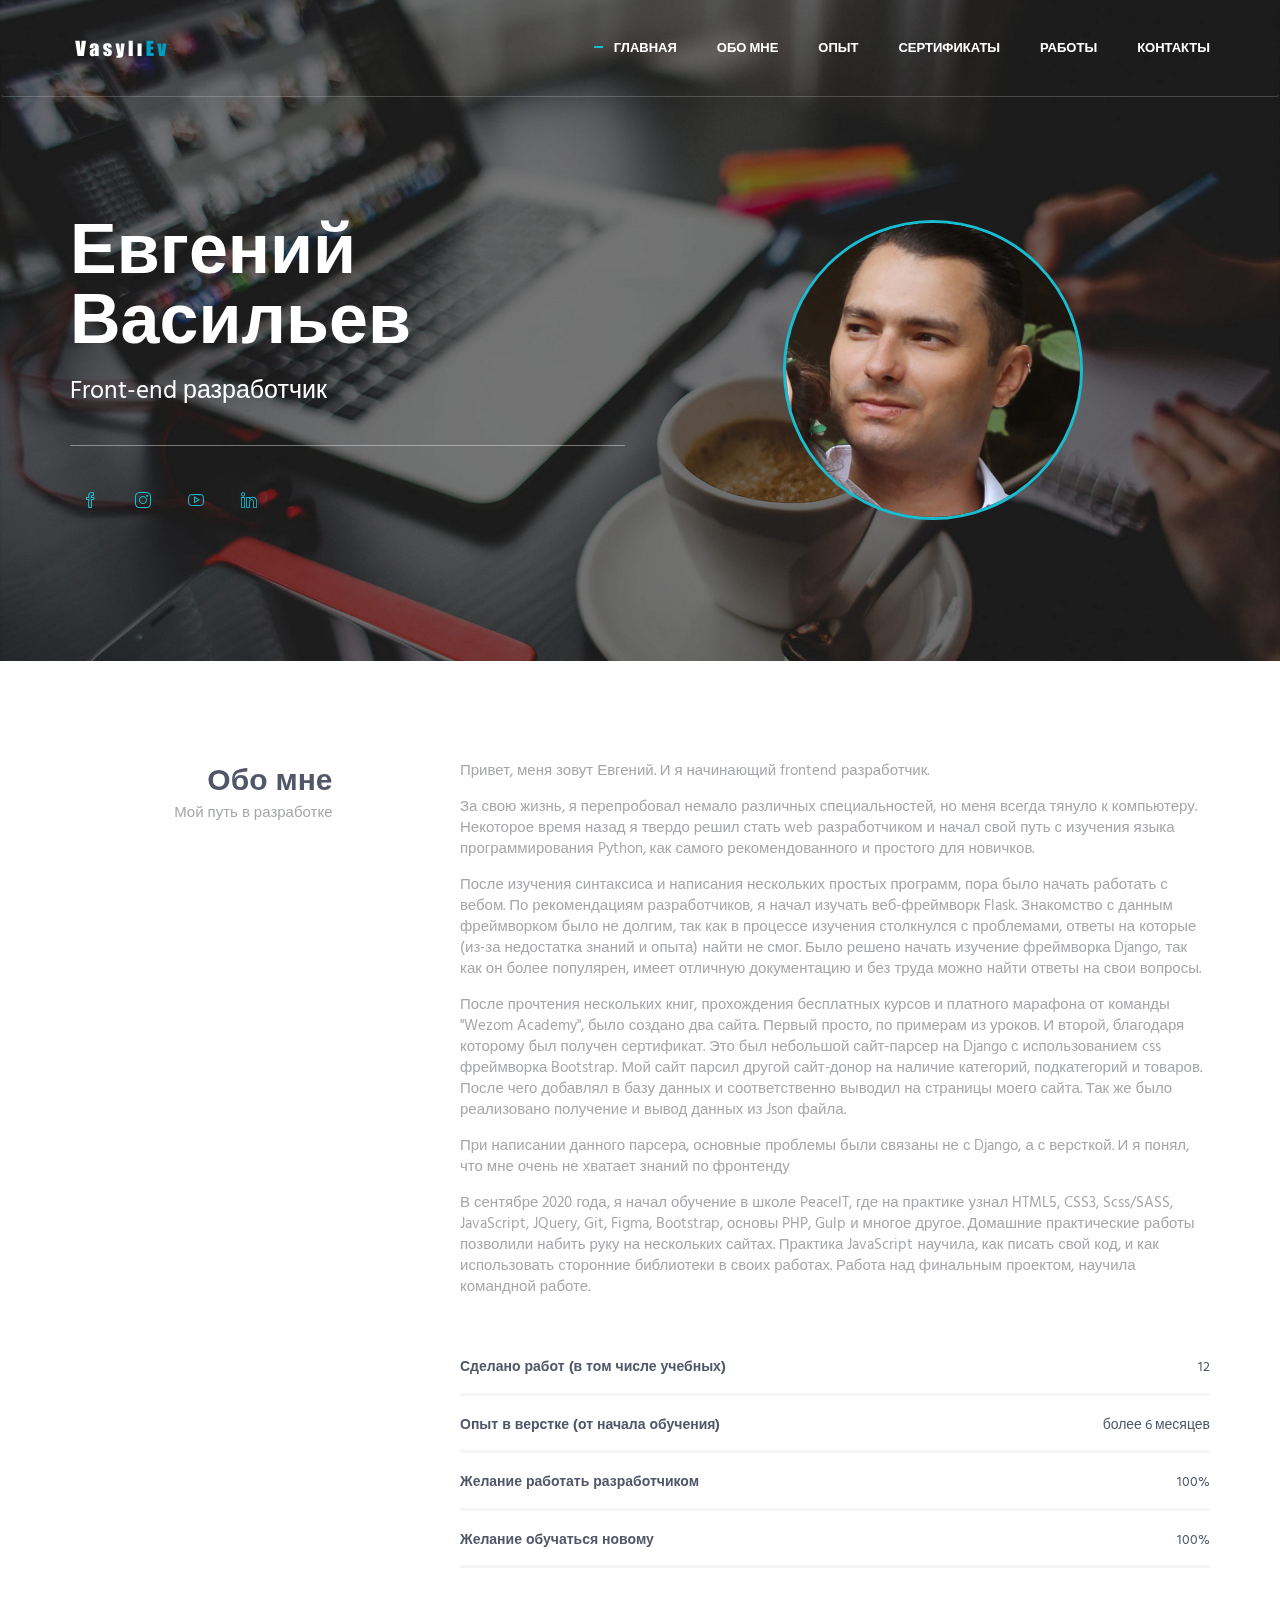
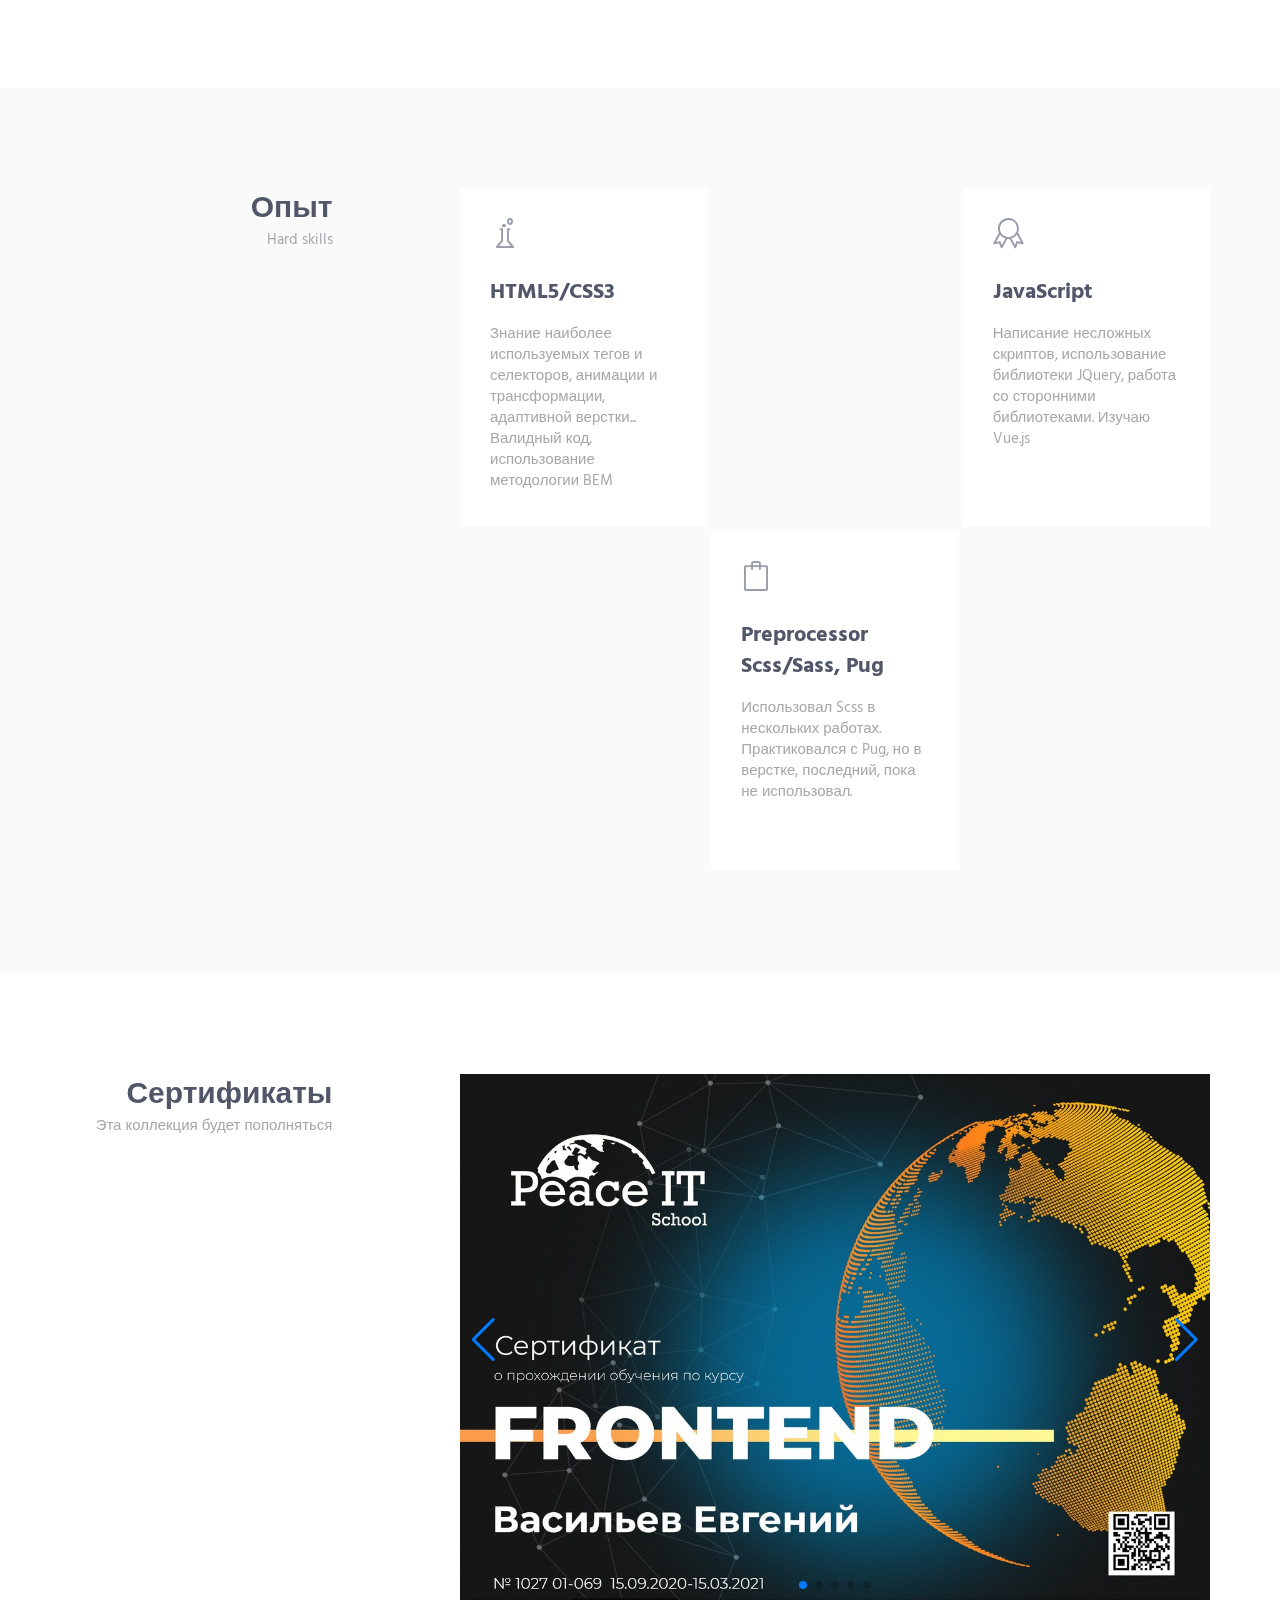
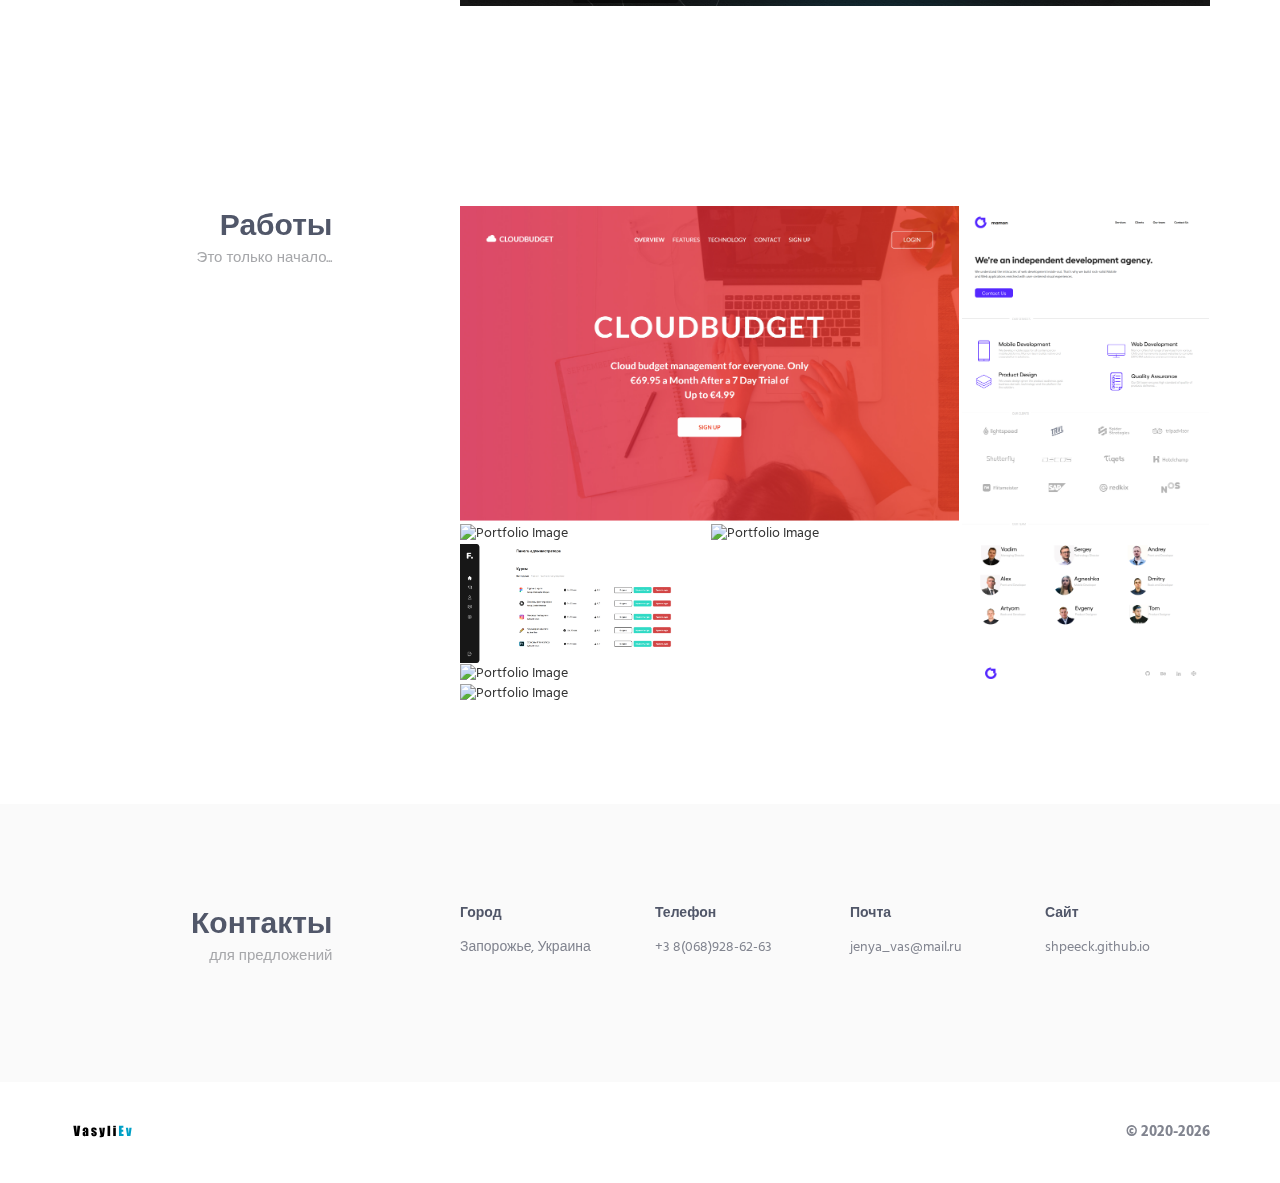
==== commit 30fff8f8: "add sertificat Peace IT" ====
--- a/index.html
+++ b/index.html
@@ -313,6 +313,8 @@
                         <!-- Additional required wrapper -->
                         <div class="swiper-wrapper">
                             <!-- Slides -->
+                            <div class="swiper-slide"><img src="img/sert/Васильев Евгений.jpg" alt="sertificat Peace IT">
+                            </div>
                             <div class="swiper-slide"><img src="img/sert/VasylievYevhen.jpg" alt="sertificat Django">
                             </div>
                             <div class="swiper-slide"><img src="img/sert/certificate-go-it.png" alt="sertificat go it">
@@ -373,7 +375,7 @@
                                                     <p>Один из первых учебных проектов.</p>
                                                     <p>Цель изучение анимации и адаптивной верстки.</p>
                                                     <p>Посмотреть сайт можно <a
-                                                            href="https://shpeeck.github.io/peaceit-land/">ТУТ</a></p>
+                                                            href="https://shpeeck.github.io/peaceit-land/" target="_blank">ТУТ</a></p>
                                                     <ul class="list-inline work-popup-tag">
                                                         <li class="work-popup-tag-item"><a class="work-popup-tag-link"
                                                                 href="#">HTML,</a></li>
@@ -422,7 +424,7 @@
                                                     <p>Цель - тренировка верстки, адаптив и изучение css фреймворка
                                                         Bootstrap</p>
                                                     <p>Посмотреть сайт можно <a
-                                                            href="https://shpeeck.github.io/peaceit-bootstrap/">ТУТ</a>
+                                                            href="https://shpeeck.github.io/peaceit-bootstrap/" target="_blank">ТУТ</a>
                                                     </p>
                                                     <ul class="list-inline work-popup-tag">
                                                         <li class="work-popup-tag-item"><a class="work-popup-tag-link"
@@ -477,7 +479,7 @@
                                                     <p>В отличие от других учебных проектов - это первый многостраничный
                                                         сайт.</p>
                                                     <p>Посмотреть сайт можно <a
-                                                            href="https://shpeeck.github.io/digital-project/">ТУТ</a>
+                                                            href="https://shpeeck.github.io/digital-project/" target="_blank">ТУТ</a>
                                                     </p>
                                                     <ul class="list-inline work-popup-tag">
                                                         <li class="work-popup-tag-item"><a class="work-popup-tag-link"
@@ -544,7 +546,7 @@
                                                         Заменил иконку в админке (Наша команда)
                                                         Установил carbonfields
                                                         Создал поля с должностью и социальными сетями.</p>
-                                                    <p>Посмотреть сайт можно <a href="http://w68928y8.bget.ru/">ТУТ</a>
+                                                    <p>Посмотреть сайт можно <a href="http://w68928y8.bget.ru/" target="_blank">ТУТ</a>
                                                     </p>
                                                     <p>Так как данный хостинг используется для тестирования проектов, то
                                                         ссылка может в любой момент быть удалена! Если нужно посмотреть
@@ -595,7 +597,7 @@
                                                     <p>Впоследствии все данные и сортировка редактировались из админки
                                                         сайта.</p>
                                                     <p>Посмотреть сайт можно <a
-                                                            href="https://shpeeck.github.io/BigProject/">ТУТ</a>
+                                                            href="https://shpeeck.github.io/BigProject/" target="_blank">ТУТ</a>
                                                     </p>
                                                     <ul class="list-inline work-popup-tag">
                                                         <li class="work-popup-tag-item"><a class="work-popup-tag-link"
@@ -644,7 +646,7 @@
                                                     <p>Спустя время заказчик пропал, поэтому на данном проекте было
                                                         решено потренироваться в работе с Webpack</p>
                                                     <p>Посмотреть сайт можно <a
-                                                            href="https://shpeeck.github.io/fotosessia/">ТУТ</a>
+                                                            href="https://shpeeck.github.io/fotosessia/" target="_blank">ТУТ</a>
                                                     </p>
                                                     <ul class="list-inline work-popup-tag">
                                                         <li class="work-popup-tag-item"><a class="work-popup-tag-link"
@@ -713,7 +715,7 @@
                                                         новых знаний, полностью избавиться от Bootstrap, и сделать
                                                         админку или на php, или на Wordpress</p>
                                                     <p>Посмотреть сайт можно <a
-                                                            href="http://charivnimelodii.com/">ТУТ</a>
+                                                            href="http://charivnimelodii.com/" target="_blank">ТУТ</a>
                                                     </p>
                                                     <ul class="list-inline work-popup-tag">
                                                         <li class="work-popup-tag-item"><a class="work-popup-tag-link"
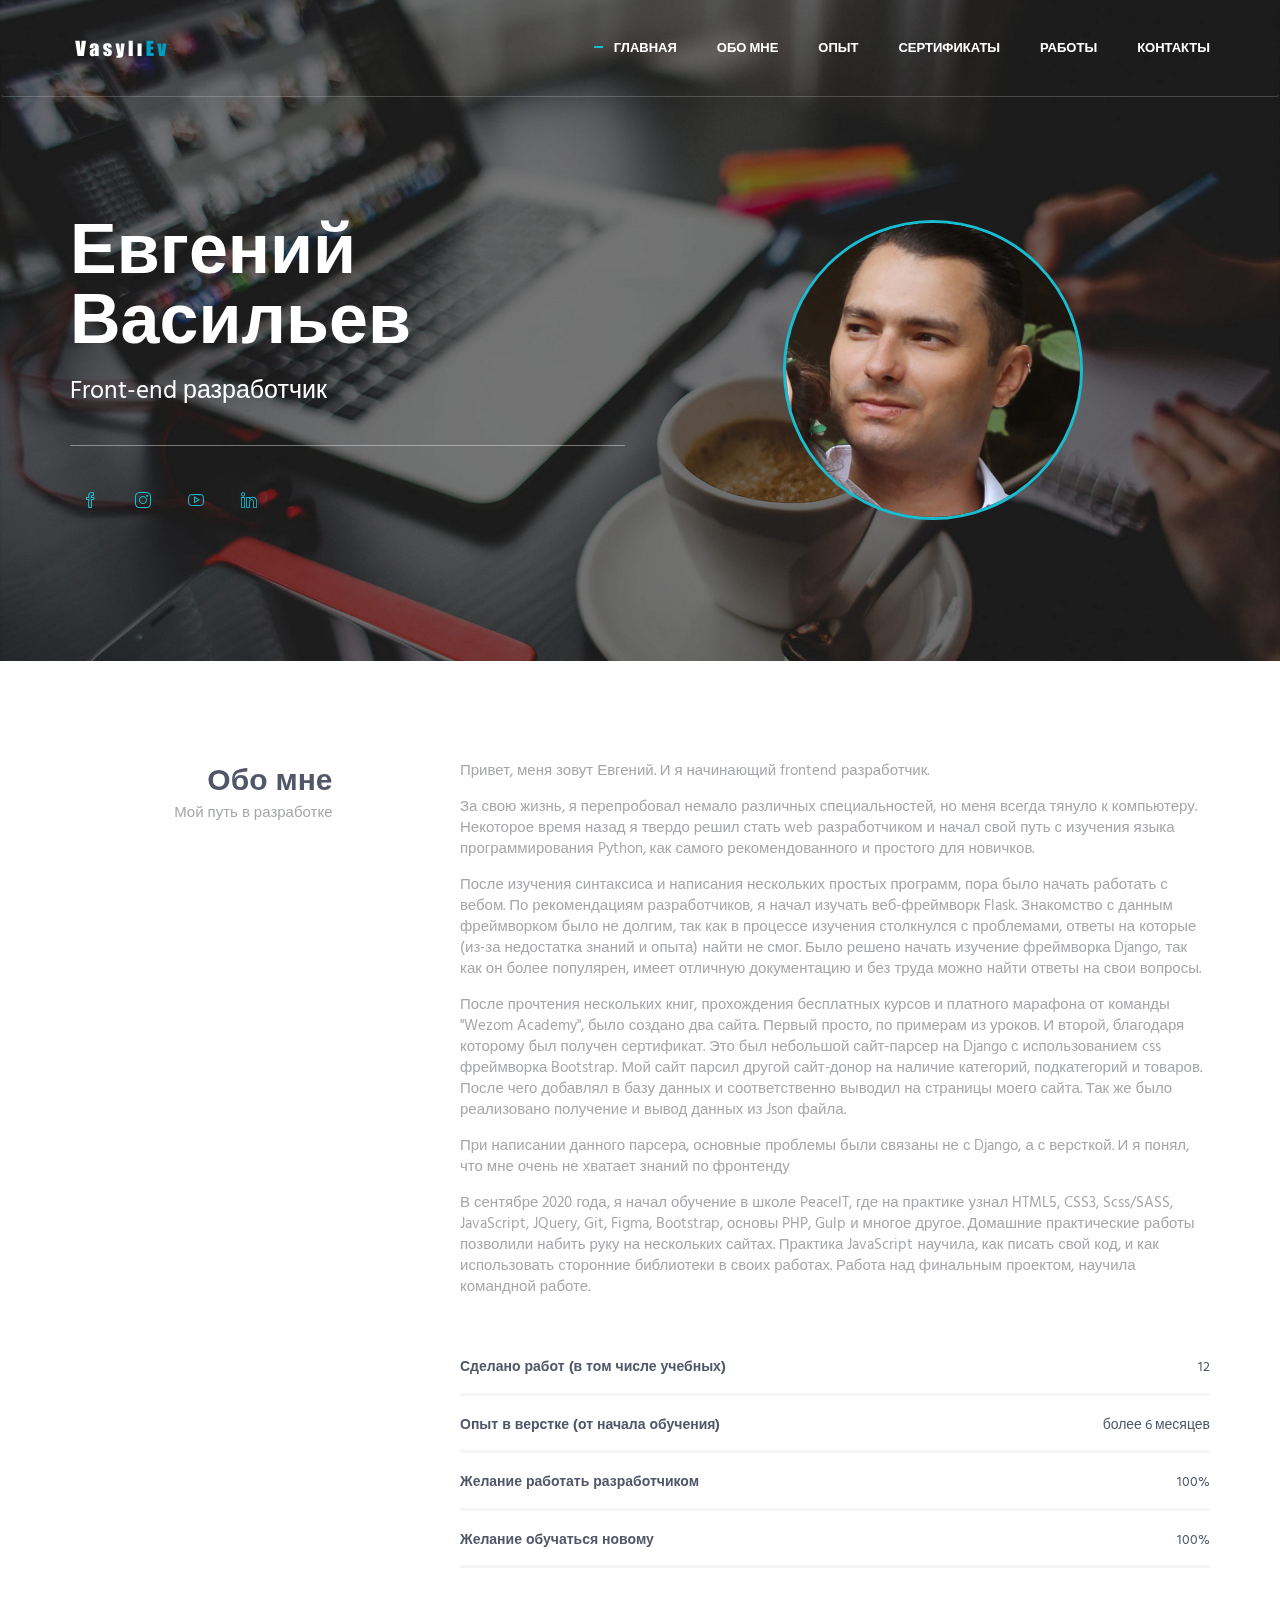
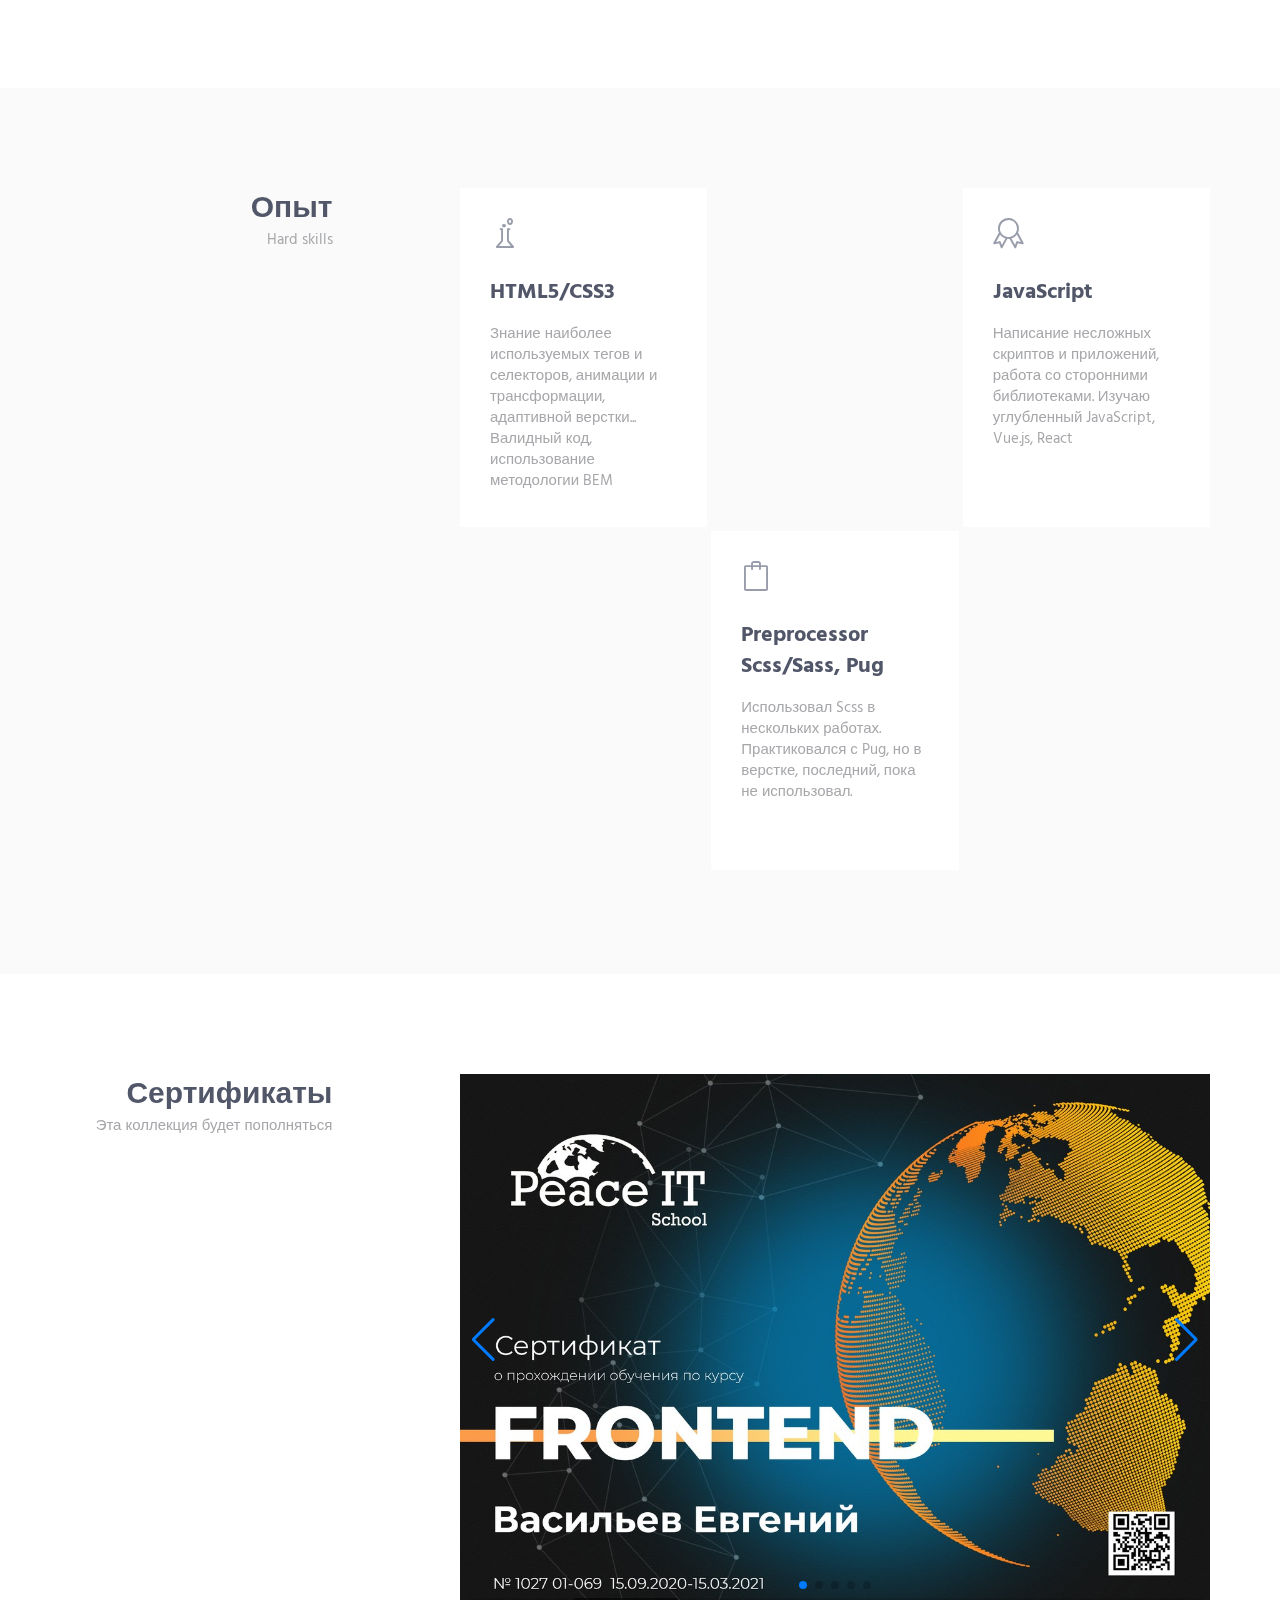
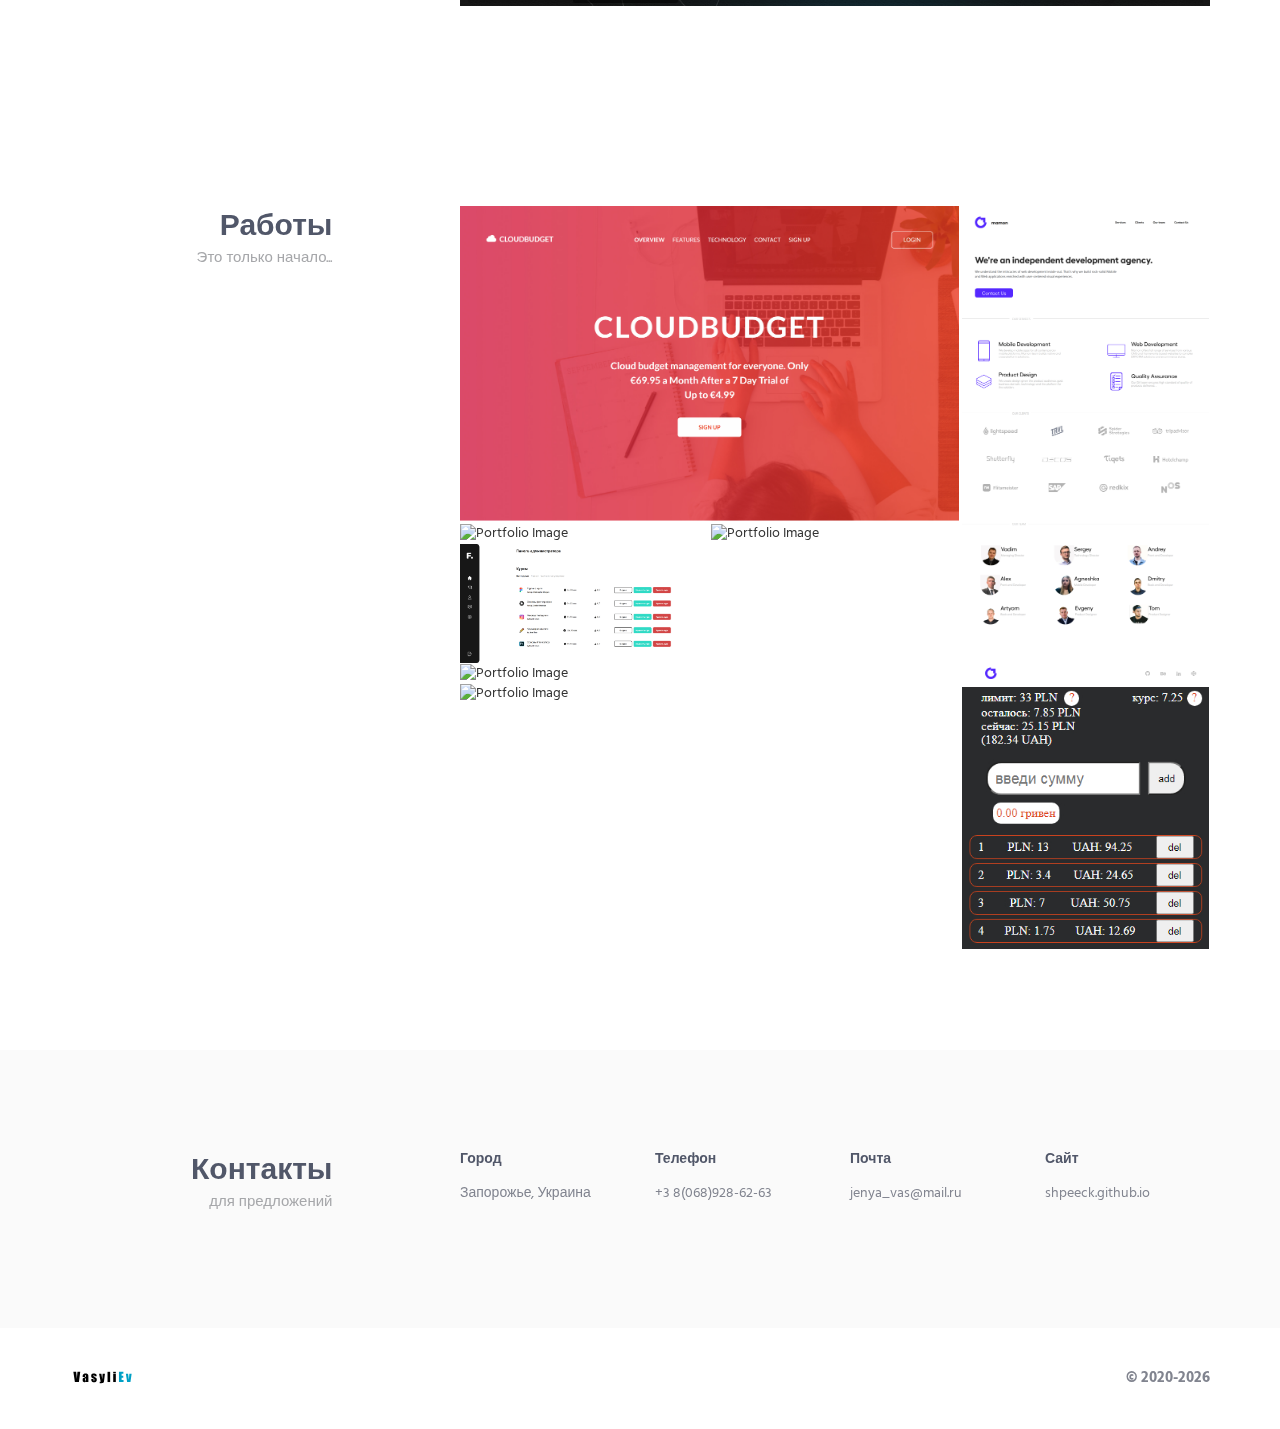
==== commit d3e44405: "add new project and fixed popup" ====
--- a/index.html
+++ b/index.html
@@ -238,8 +238,7 @@
                                     </div>
                                     <div class="service-info">
                                         <h3>JavaScript</h3>
-                                        <p class="margin-b-5">Написание несложных скриптов, использование библиотеки
-                                            JQuery, работа со сторонними библиотеками. Изучаю Vue.js</p>
+                                        <p class="margin-b-5">Написание несложных скриптов и приложений,  работа со сторонними библиотеками. Изучаю углубленный JavaScript, Vue.js, React</p>
                                     </div>
                                     <!-- <a href="#" class="content-wrapper-link"></a> -->
                                 </div>
@@ -453,6 +452,7 @@
                             </div>
                             <!-- End Work -->
                         </div>
+                        <!-- End Work -->
                         <div class="masonry-grid-item col-xs-12 col-sm-6 col-md-4 md-margin-b-4">
                             <!-- Work -->
                             <div class="work work-popup-trigger">
@@ -741,7 +741,62 @@
                                 </div>
                             </div>
                             <!-- End Work -->
-                        </div>
+                            
+                        </div>
+                        <div class="masonry-grid-item col-xs-12 col-sm-6 col-md-4">
+                            <!-- Work -->
+                            <div class="work work-popup-trigger">
+                                <div class="work-overlay">
+                                    <img class="full-width img-responsive" src="img/work/8-calc-pl.jpg"
+                                        alt="Portfolio Image">
+                                </div>
+                                <div class="work-popup-overlay">
+                                    <div class="work-popup-content">
+                                        <a href="javascript:void(0);" class="work-popup-close">Hide</a>
+                                        <div class="margin-b-30">
+                                            <h3 class="margin-b-5">Calc-pl</h3>
+                                            <span>Учебный проект</span>
+                                        </div>
+                                        <div class="row">
+                                            <div class="col-sm-8 work-popup-content-divider sm-margin-b-20">
+                                                <div class="margin-t-10 sm-margin-t-0">
+                                                    <p>
+                                                        Небольшое приложение на VueJS. Можно изменять курс злотого к гривне и максимальный лимит трат. 
+                                                    </p>
+                                                    <p>
+                                                        При добавлении новых трат, можно увидеть сумму в гривне, а также сколько всего добавлено в корзине и сколько осталось с выделенного лимита.
+                                                    </p>
+                                                    <p>
+                                                        Приложение писалось для себя, и для закрепления материала по Vue.
+                                                    </p>
+                                                    <p>
+                                                        Данные хранятся в localStorage, поэтому после перезагрузки вкладки и браузера они не удалются.
+                                                    </p>
+                                                    <p>Посмотреть приложение можно <a
+                                                            href="https://shpeeck.github.io/calc-pl/" target="_blank">ТУТ</a>
+                                                    </p>
+                                                    <ul class="list-inline work-popup-tag">
+                                                        <li class="work-popup-tag-item"><a class="work-popup-tag-link"
+                                                                href="#">JavaScript,</a></li>
+                                                        <li class="work-popup-tag-item"><a class="work-popup-tag-link"
+                                                                href="#">Portfolio,</a></li>
+                                                        <li class="work-popup-tag-item"><a class="work-popup-tag-link"
+                                                                href="#">VueJS</a></li>
+                                                    </ul>
+                                                </div>
+                                            </div>
+                                            <div class="col-sm-4">
+                                                <div class="margin-t-10 sm-margin-t-0">
+                                                    <p class="margin-b-5"><strong>Project Leader:</strong> ---</p>
+                                                    <p class="margin-b-5"><strong>Designer:</strong> ---</p>
+                                                    <p class="margin-b-5"><strong>Developer:</strong> Евгений Васильев</p>
+                                                </div>
+                                            </div>
+                                        </div>
+                                    </div>
+                                </div>
+                            </div>
+                            <!-- End Work -->
                     </div>
                     <!-- End Masonry Grid -->
 
--- a/css/layout.css
+++ b/css/layout.css
@@ -504,11 +504,12 @@
     left: 0;
     right: 0;
     width: 730px;
-    height: auto;
+    height: 90%;
     display: block;
     background: #fff;
     padding: 30px;
     margin: 0 auto;
+    overflow-y: scroll;
     -webkit-transform: translate3d(0, -50%, 0);
     -moz-transform: translate3d(0, -50%, 0);
     transform: translate3d(0, -50%, 0);
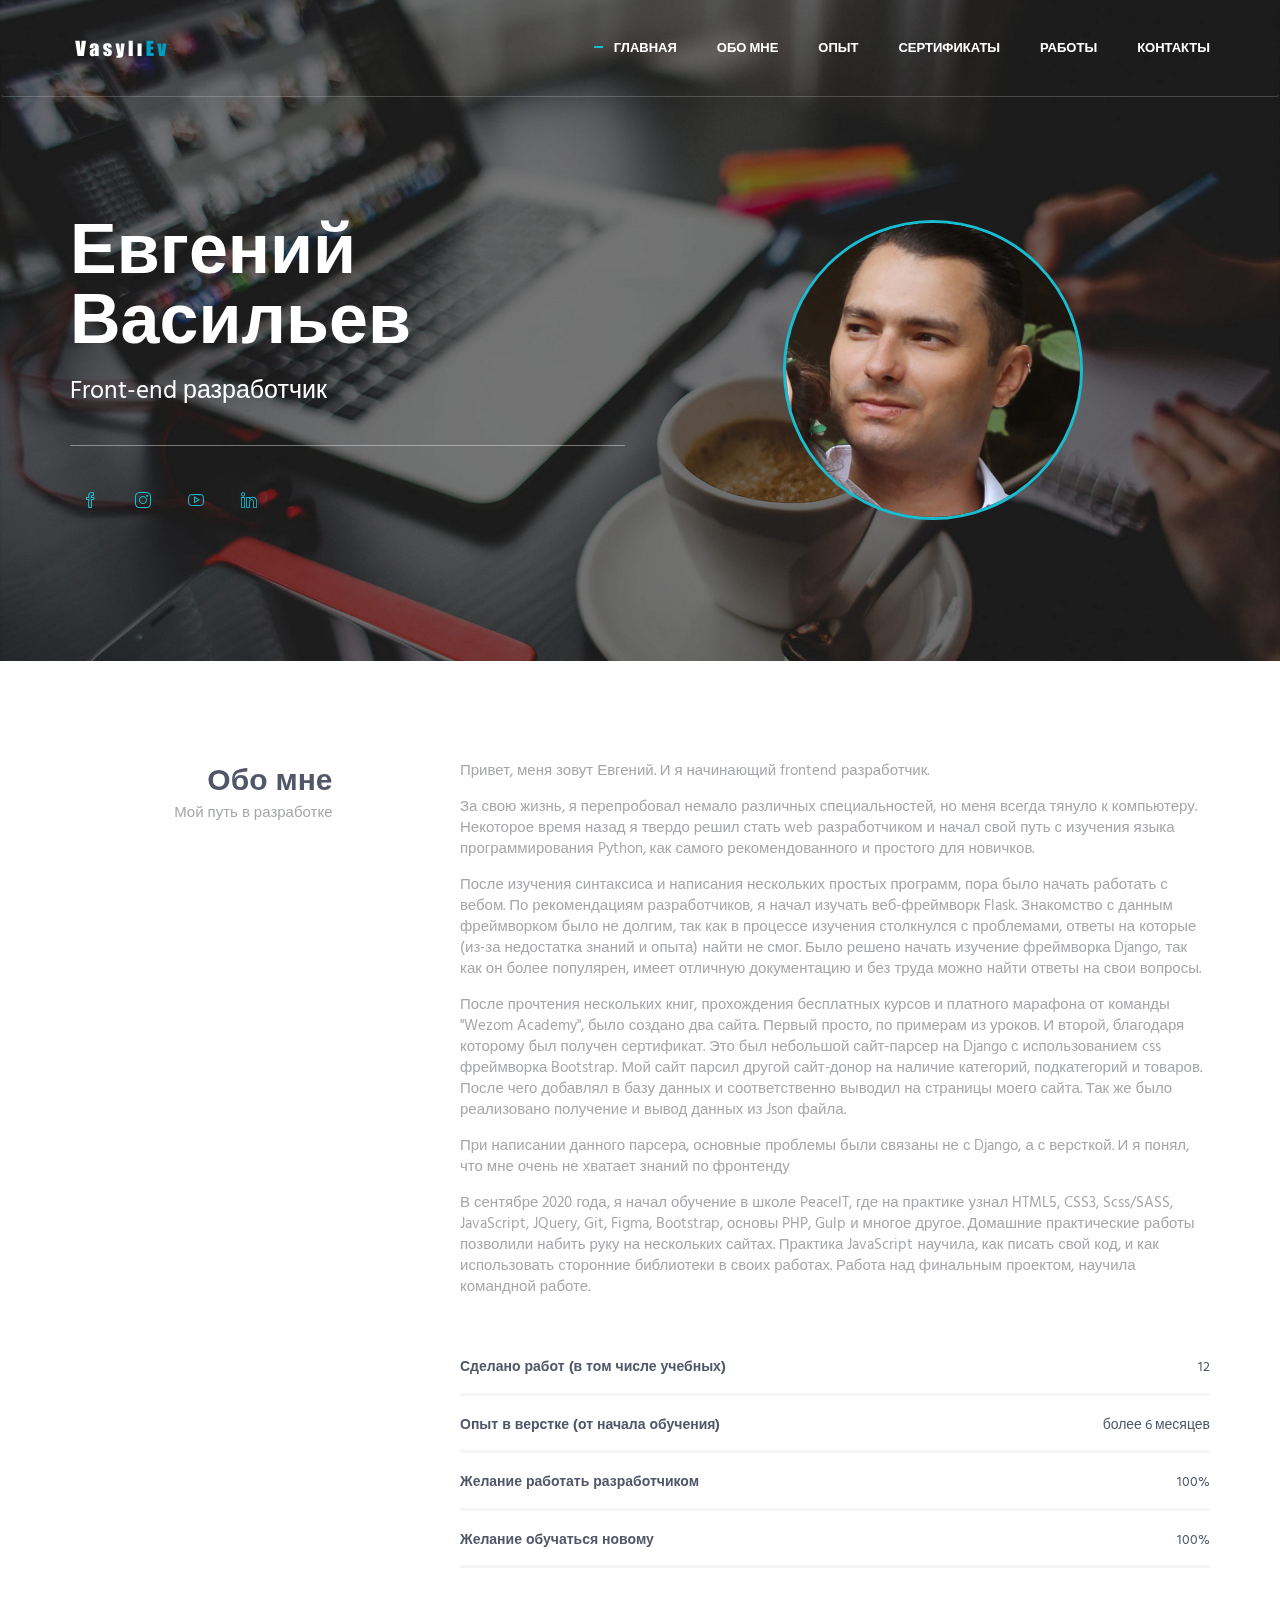
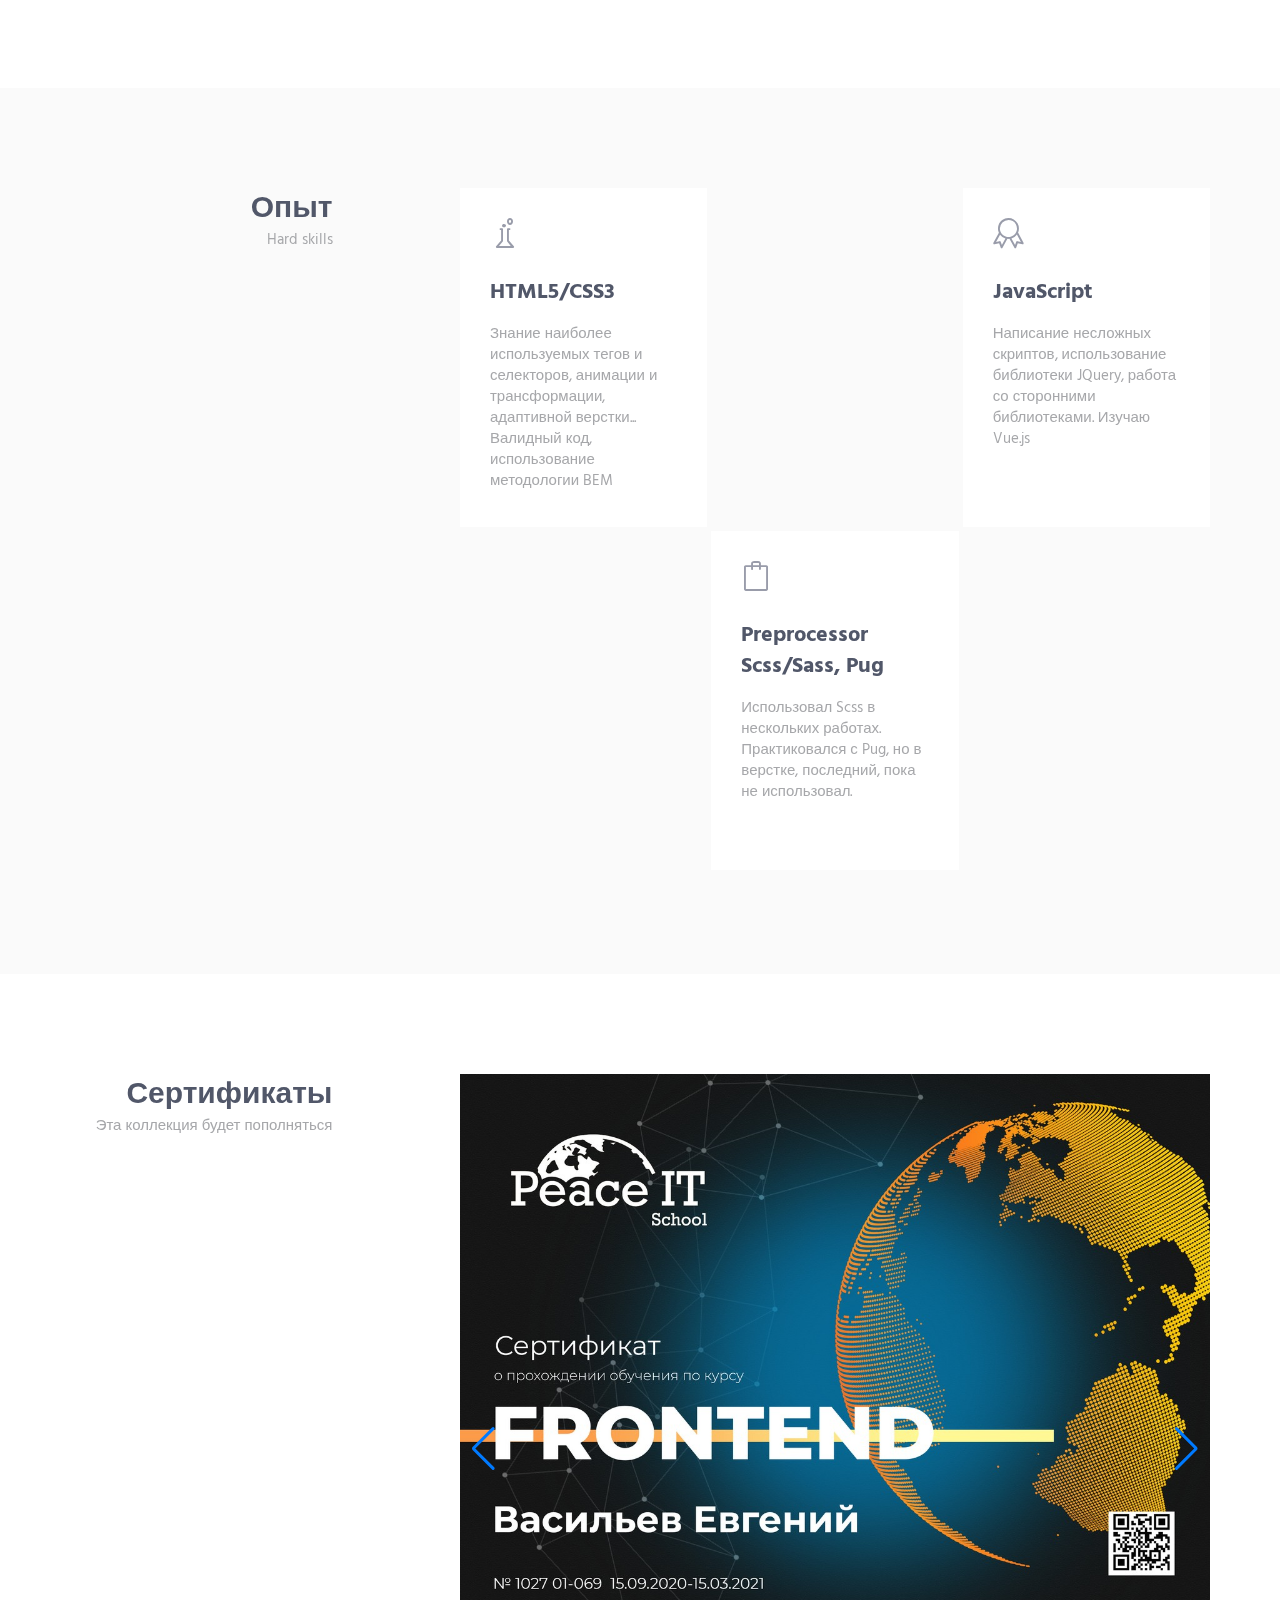
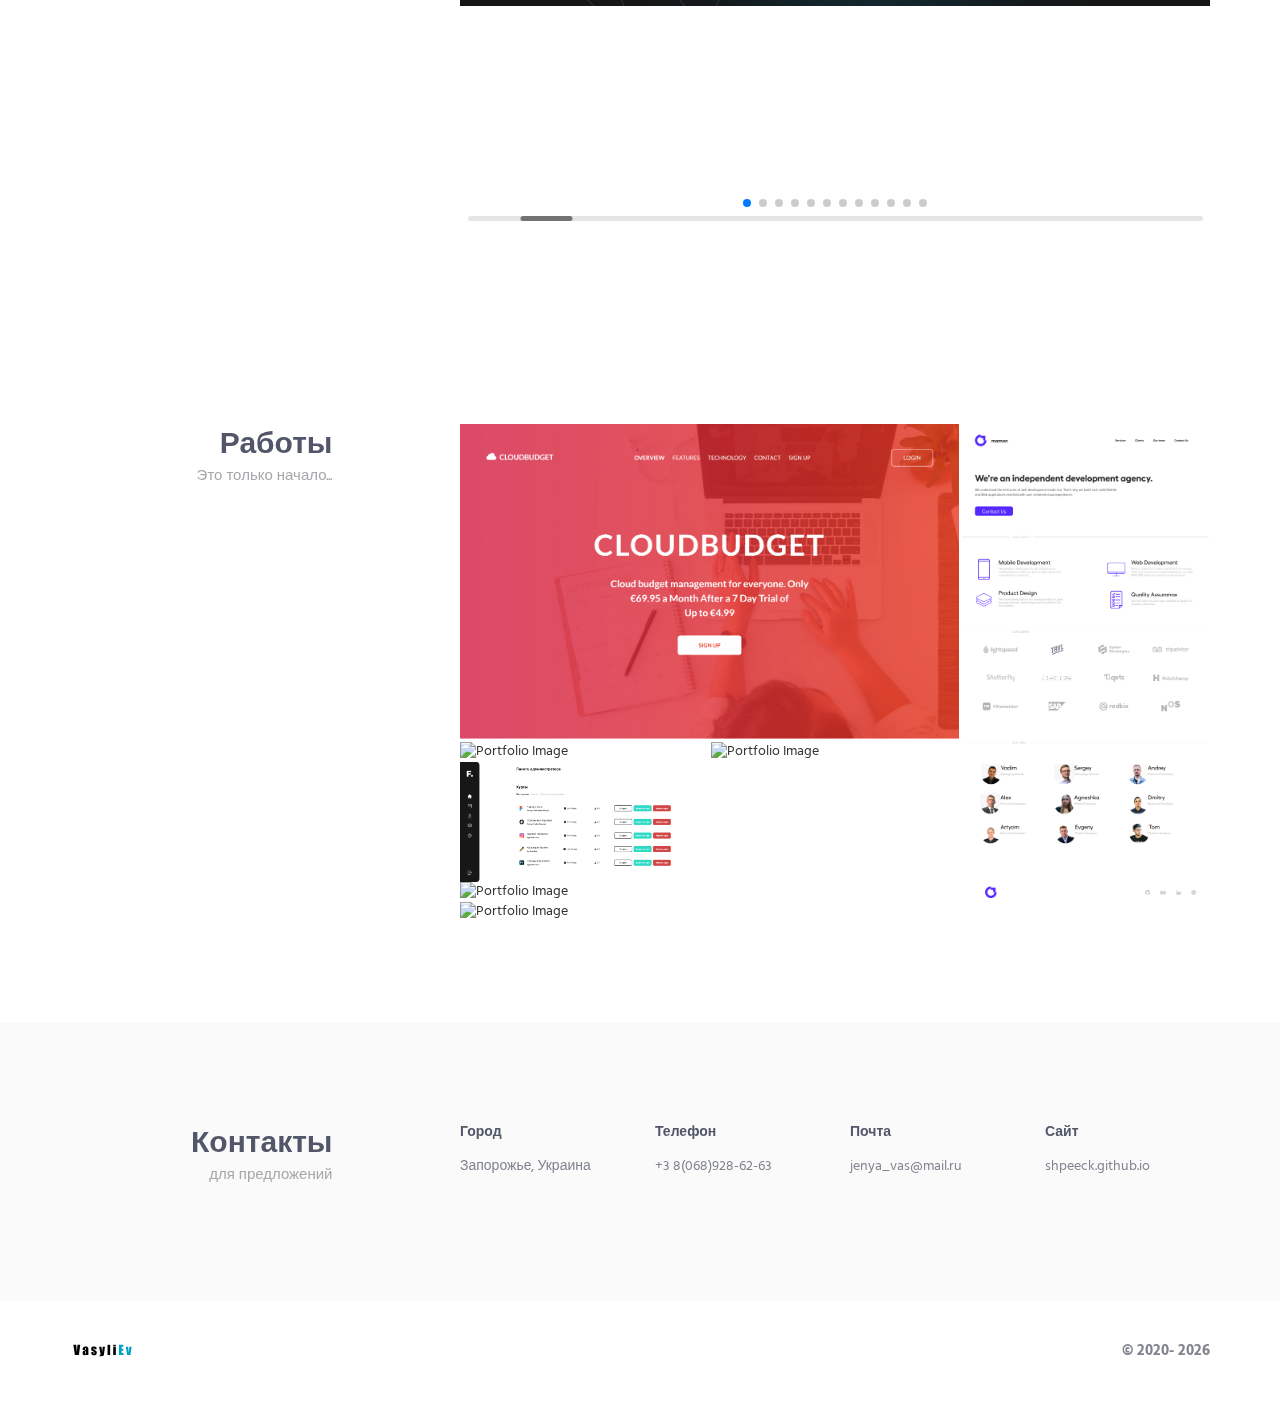
==== commit f6669d11: "add few sertificats" ====
--- a/index.html
+++ b/index.html
@@ -238,7 +238,8 @@
                                     </div>
                                     <div class="service-info">
                                         <h3>JavaScript</h3>
-                                        <p class="margin-b-5">Написание несложных скриптов и приложений,  работа со сторонними библиотеками. Изучаю углубленный JavaScript, Vue.js, React</p>
+                                        <p class="margin-b-5">Написание несложных скриптов, использование библиотеки
+                                            JQuery, работа со сторонними библиотеками. Изучаю Vue.js</p>
                                     </div>
                                     <!-- <a href="#" class="content-wrapper-link"></a> -->
                                 </div>
@@ -312,7 +313,8 @@
                         <!-- Additional required wrapper -->
                         <div class="swiper-wrapper">
                             <!-- Slides -->
-                            <div class="swiper-slide"><img src="img/sert/Васильев Евгений.jpg" alt="sertificat Peace IT">
+                            <div class="swiper-slide"><img src="img/sert/Васильев Евгений.jpg"
+                                    alt="sertificat Peace IT">
                             </div>
                             <div class="swiper-slide"><img src="img/sert/VasylievYevhen.jpg" alt="sertificat Django">
                             </div>
@@ -321,6 +323,13 @@
                             <div class="swiper-slide"><img src="img/sert/Intuit_eng.jpg" alt="sertificat intuit"></div>
                             <div class="swiper-slide"><img src="img/sert/stepik-certificate.jpg"
                                     alt="sertificat stepic"></div>
+                            <div class="swiper-slide"><img src="img/sert/js4days.jpg" alt="4 days js"></div>
+                            <div class="swiper-slide"><img src="img/sert/copy.png" alt="copyriter"></div>
+                            <div class="swiper-slide"><img src="img/sert/tilda.jpg" alt="tilda"></div>
+                            <div class="swiper-slide"><img src="img/sert/smm.jpg" alt="smm"></div>
+                            <div class="swiper-slide"><img src="img/sert/python1.jpg" alt="python"></div>
+                            <div class="swiper-slide"><img src="img/sert/netology-html.jpg" alt="html css"></div>
+                            <div class="swiper-slide"><img src="img/sert/how.jpg" alt="programming"></div>
                             ...
                         </div>
                         <!-- If we need pagination -->
@@ -374,7 +383,8 @@
                                                     <p>Один из первых учебных проектов.</p>
                                                     <p>Цель изучение анимации и адаптивной верстки.</p>
                                                     <p>Посмотреть сайт можно <a
-                                                            href="https://shpeeck.github.io/peaceit-land/" target="_blank">ТУТ</a></p>
+                                                            href="https://shpeeck.github.io/peaceit-land/"
+                                                            target="_blank">ТУТ</a></p>
                                                     <ul class="list-inline work-popup-tag">
                                                         <li class="work-popup-tag-item"><a class="work-popup-tag-link"
                                                                 href="#">HTML,</a></li>
@@ -423,7 +433,8 @@
                                                     <p>Цель - тренировка верстки, адаптив и изучение css фреймворка
                                                         Bootstrap</p>
                                                     <p>Посмотреть сайт можно <a
-                                                            href="https://shpeeck.github.io/peaceit-bootstrap/" target="_blank">ТУТ</a>
+                                                            href="https://shpeeck.github.io/peaceit-bootstrap/"
+                                                            target="_blank">ТУТ</a>
                                                     </p>
                                                     <ul class="list-inline work-popup-tag">
                                                         <li class="work-popup-tag-item"><a class="work-popup-tag-link"
@@ -452,7 +463,6 @@
                             </div>
                             <!-- End Work -->
                         </div>
-                        <!-- End Work -->
                         <div class="masonry-grid-item col-xs-12 col-sm-6 col-md-4 md-margin-b-4">
                             <!-- Work -->
                             <div class="work work-popup-trigger">
@@ -479,7 +489,8 @@
                                                     <p>В отличие от других учебных проектов - это первый многостраничный
                                                         сайт.</p>
                                                     <p>Посмотреть сайт можно <a
-                                                            href="https://shpeeck.github.io/digital-project/" target="_blank">ТУТ</a>
+                                                            href="https://shpeeck.github.io/digital-project/"
+                                                            target="_blank">ТУТ</a>
                                                     </p>
                                                     <ul class="list-inline work-popup-tag">
                                                         <li class="work-popup-tag-item"><a class="work-popup-tag-link"
@@ -546,7 +557,8 @@
                                                         Заменил иконку в админке (Наша команда)
                                                         Установил carbonfields
                                                         Создал поля с должностью и социальными сетями.</p>
-                                                    <p>Посмотреть сайт можно <a href="http://w68928y8.bget.ru/" target="_blank">ТУТ</a>
+                                                    <p>Посмотреть сайт можно <a href="http://w68928y8.bget.ru/"
+                                                            target="_blank">ТУТ</a>
                                                     </p>
                                                     <p>Так как данный хостинг используется для тестирования проектов, то
                                                         ссылка может в любой момент быть удалена! Если нужно посмотреть
@@ -597,7 +609,8 @@
                                                     <p>Впоследствии все данные и сортировка редактировались из админки
                                                         сайта.</p>
                                                     <p>Посмотреть сайт можно <a
-                                                            href="https://shpeeck.github.io/BigProject/" target="_blank">ТУТ</a>
+                                                            href="https://shpeeck.github.io/BigProject/"
+                                                            target="_blank">ТУТ</a>
                                                     </p>
                                                     <ul class="list-inline work-popup-tag">
                                                         <li class="work-popup-tag-item"><a class="work-popup-tag-link"
@@ -646,7 +659,8 @@
                                                     <p>Спустя время заказчик пропал, поэтому на данном проекте было
                                                         решено потренироваться в работе с Webpack</p>
                                                     <p>Посмотреть сайт можно <a
-                                                            href="https://shpeeck.github.io/fotosessia/" target="_blank">ТУТ</a>
+                                                            href="https://shpeeck.github.io/fotosessia/"
+                                                            target="_blank">ТУТ</a>
                                                     </p>
                                                     <ul class="list-inline work-popup-tag">
                                                         <li class="work-popup-tag-item"><a class="work-popup-tag-link"
@@ -714,8 +728,8 @@
                                                     <p>Сейчас в планах полностью переверстать сайт с использованием моих
                                                         новых знаний, полностью избавиться от Bootstrap, и сделать
                                                         админку или на php, или на Wordpress</p>
-                                                    <p>Посмотреть сайт можно <a
-                                                            href="http://charivnimelodii.com/" target="_blank">ТУТ</a>
+                                                    <p>Посмотреть сайт можно <a href="http://charivnimelodii.com/"
+                                                            target="_blank">ТУТ</a>
                                                     </p>
                                                     <ul class="list-inline work-popup-tag">
                                                         <li class="work-popup-tag-item"><a class="work-popup-tag-link"
@@ -733,7 +747,8 @@
                                                 <div class="margin-t-10 sm-margin-t-0">
                                                     <p class="margin-b-5"><strong>Project Leader:</strong> ---</p>
                                                     <p class="margin-b-5"><strong>Designer:</strong> ---</p>
-                                                    <p class="margin-b-5"><strong>Developer:</strong> Евгений Васильев</p>
+                                                    <p class="margin-b-5"><strong>Developer:</strong> Евгений Васильев
+                                                    </p>
                                                 </div>
                                             </div>
                                         </div>
@@ -741,62 +756,7 @@
                                 </div>
                             </div>
                             <!-- End Work -->
-                            
-                        </div>
-                        <div class="masonry-grid-item col-xs-12 col-sm-6 col-md-4">
-                            <!-- Work -->
-                            <div class="work work-popup-trigger">
-                                <div class="work-overlay">
-                                    <img class="full-width img-responsive" src="img/work/8-calc-pl.jpg"
-                                        alt="Portfolio Image">
-                                </div>
-                                <div class="work-popup-overlay">
-                                    <div class="work-popup-content">
-                                        <a href="javascript:void(0);" class="work-popup-close">Hide</a>
-                                        <div class="margin-b-30">
-                                            <h3 class="margin-b-5">Calc-pl</h3>
-                                            <span>Учебный проект</span>
-                                        </div>
-                                        <div class="row">
-                                            <div class="col-sm-8 work-popup-content-divider sm-margin-b-20">
-                                                <div class="margin-t-10 sm-margin-t-0">
-                                                    <p>
-                                                        Небольшое приложение на VueJS. Можно изменять курс злотого к гривне и максимальный лимит трат. 
-                                                    </p>
-                                                    <p>
-                                                        При добавлении новых трат, можно увидеть сумму в гривне, а также сколько всего добавлено в корзине и сколько осталось с выделенного лимита.
-                                                    </p>
-                                                    <p>
-                                                        Приложение писалось для себя, и для закрепления материала по Vue.
-                                                    </p>
-                                                    <p>
-                                                        Данные хранятся в localStorage, поэтому после перезагрузки вкладки и браузера они не удалются.
-                                                    </p>
-                                                    <p>Посмотреть приложение можно <a
-                                                            href="https://shpeeck.github.io/calc-pl/" target="_blank">ТУТ</a>
-                                                    </p>
-                                                    <ul class="list-inline work-popup-tag">
-                                                        <li class="work-popup-tag-item"><a class="work-popup-tag-link"
-                                                                href="#">JavaScript,</a></li>
-                                                        <li class="work-popup-tag-item"><a class="work-popup-tag-link"
-                                                                href="#">Portfolio,</a></li>
-                                                        <li class="work-popup-tag-item"><a class="work-popup-tag-link"
-                                                                href="#">VueJS</a></li>
-                                                    </ul>
-                                                </div>
-                                            </div>
-                                            <div class="col-sm-4">
-                                                <div class="margin-t-10 sm-margin-t-0">
-                                                    <p class="margin-b-5"><strong>Project Leader:</strong> ---</p>
-                                                    <p class="margin-b-5"><strong>Designer:</strong> ---</p>
-                                                    <p class="margin-b-5"><strong>Developer:</strong> Евгений Васильев</p>
-                                                </div>
-                                            </div>
-                                        </div>
-                                    </div>
-                                </div>
-                            </div>
-                            <!-- End Work -->
+                        </div>
                     </div>
                     <!-- End Masonry Grid -->
 
@@ -856,7 +816,8 @@
                     <img class="footer-logo" src="img/logo-dark.svg" alt="Aircv Logo">
                 </div>
                 <div class="col-xs-6 text-right sm-text-left">
-                    <p class="margin-b-0"><a class="fweight-700" href="http://shpeeck.github.io">&copy; 2020-<script type="text/javascript">document.write(new Date().getFullYear());</script></a>
+                    <p class="margin-b-0"><a class="fweight-700" href="http://shpeeck.github.io">&copy; 2020-
+                            <script type="text/javascript">document.write(new Date().getFullYear());</script></a>
                     </p>
                 </div>
             </div>
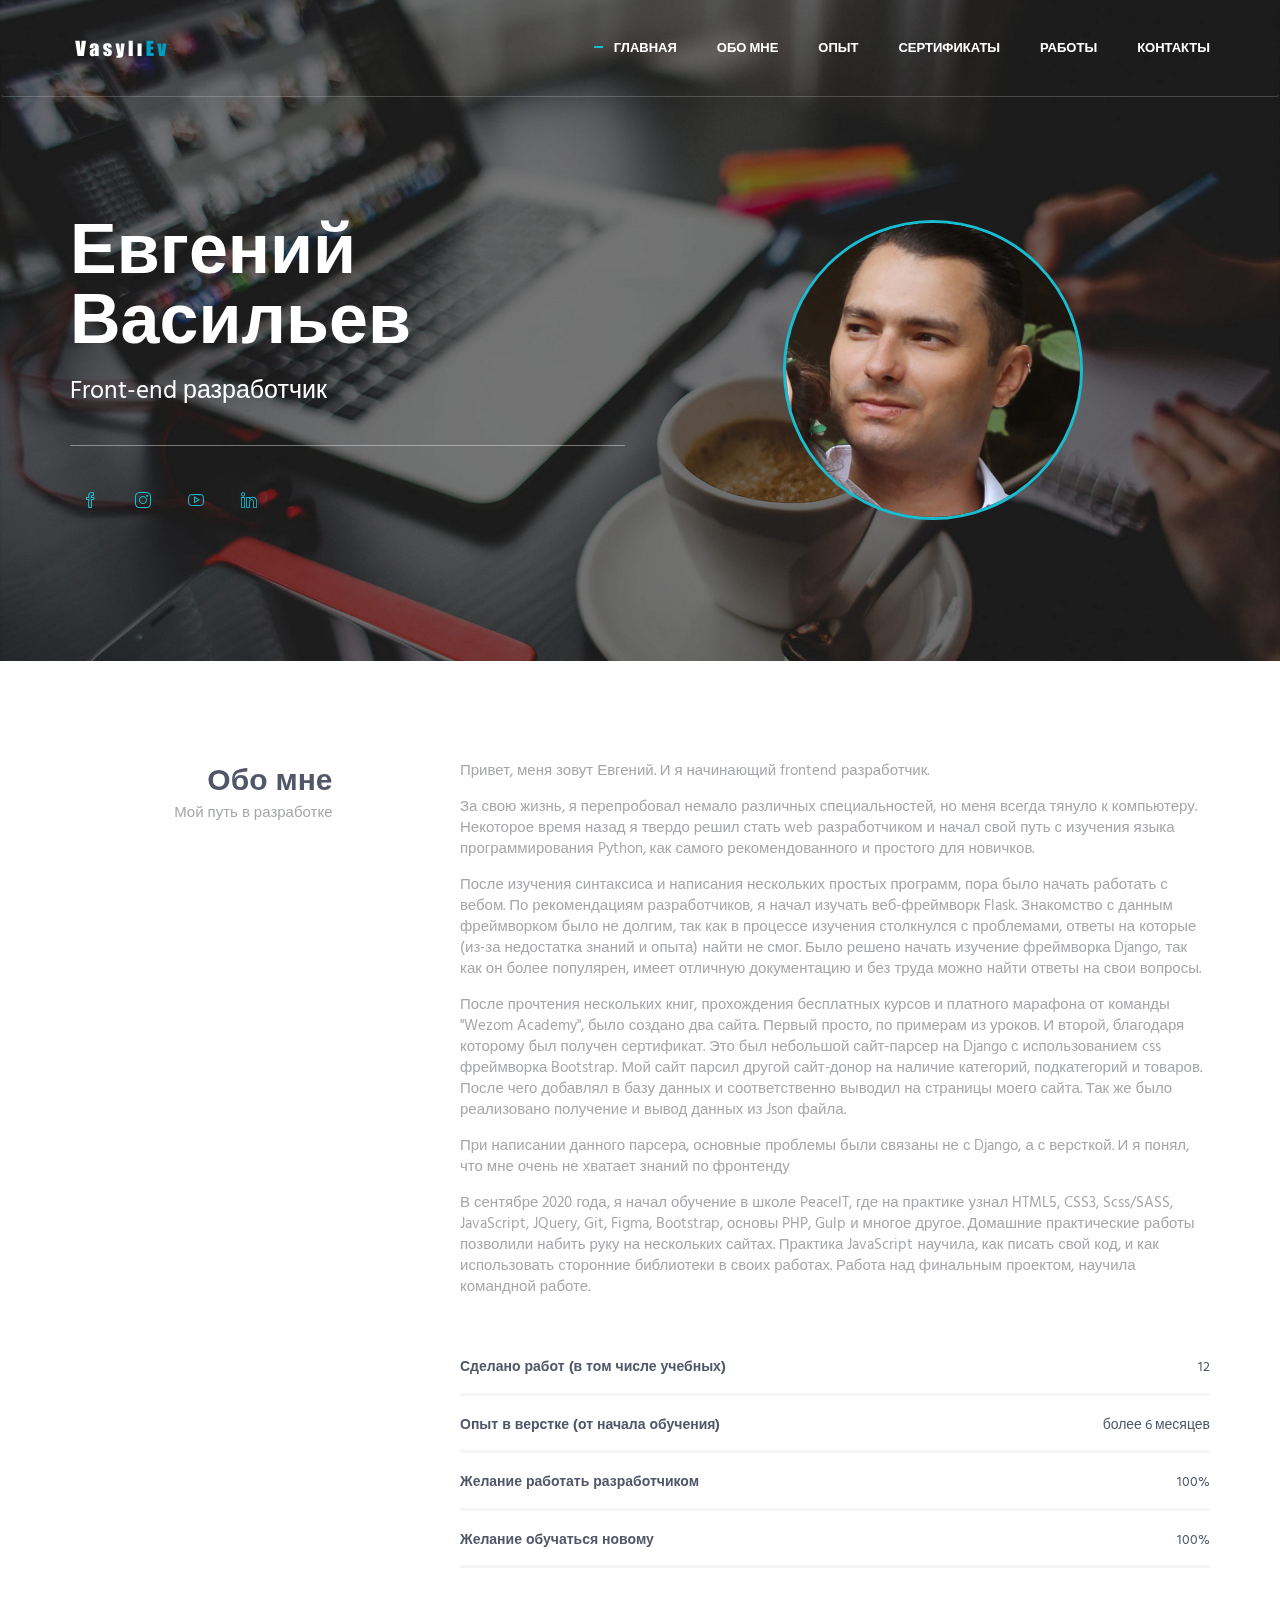
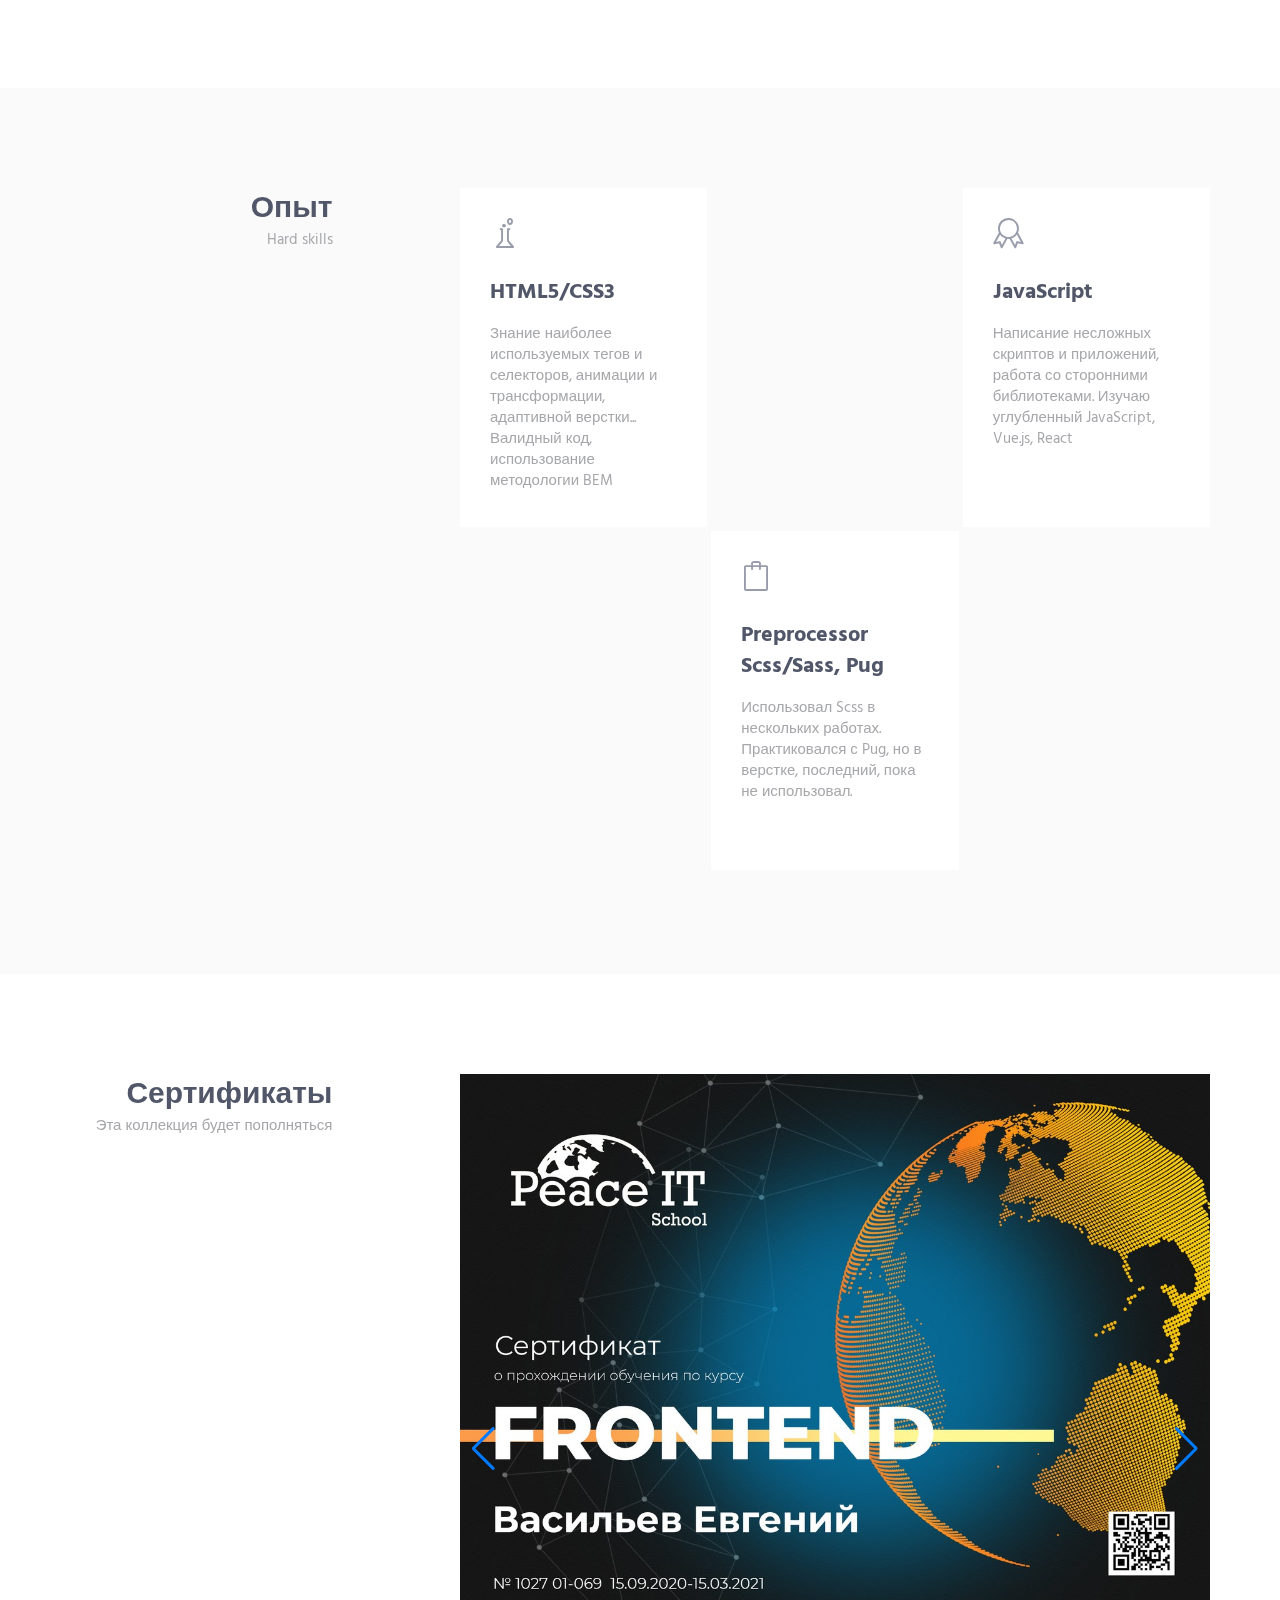
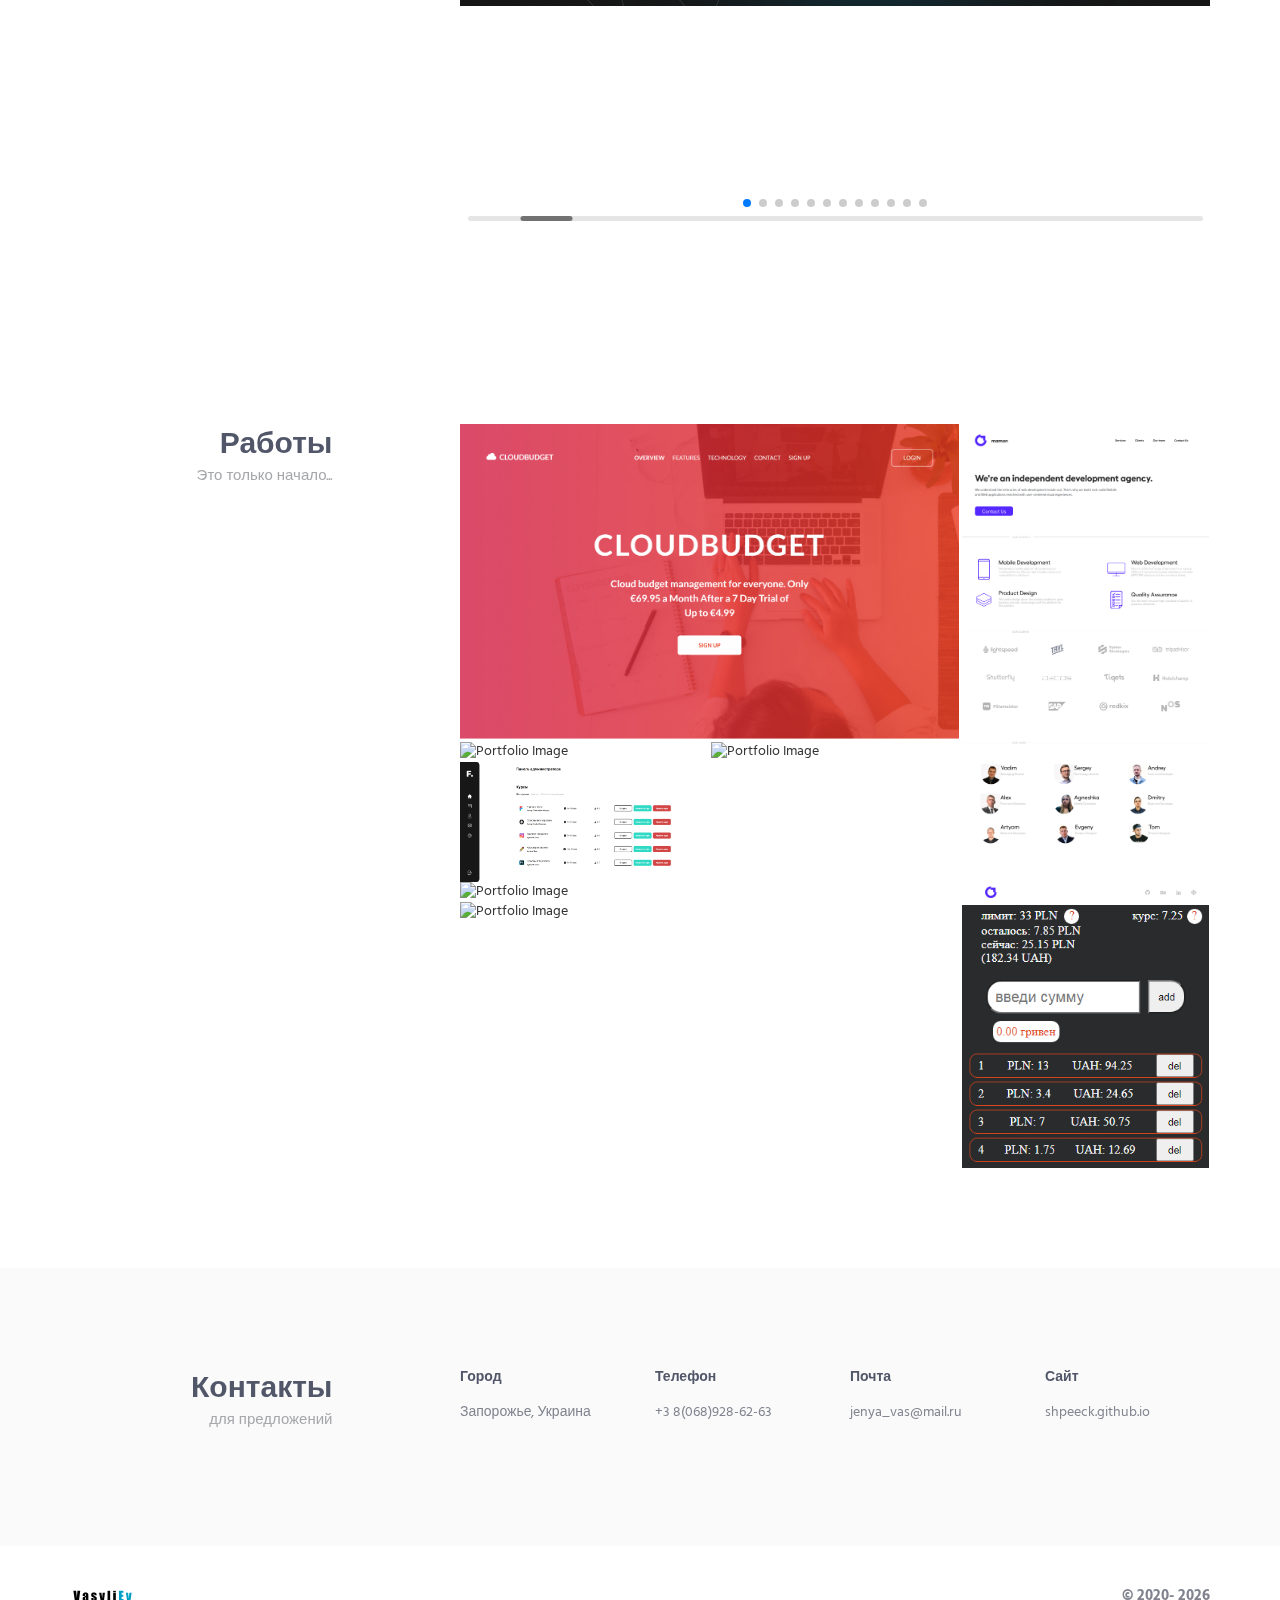
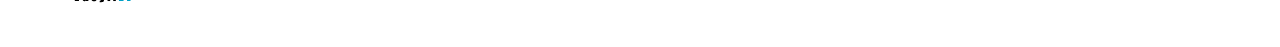
==== commit 505fe13e: "Merge branch 'master' of https://github.com/shpeeck/shpeeck.github.io" ====
--- a/index.html
+++ b/index.html
@@ -238,8 +238,7 @@
                                     </div>
                                     <div class="service-info">
                                         <h3>JavaScript</h3>
-                                        <p class="margin-b-5">Написание несложных скриптов, использование библиотеки
-                                            JQuery, работа со сторонними библиотеками. Изучаю Vue.js</p>
+                                        <p class="margin-b-5">Написание несложных скриптов и приложений,  работа со сторонними библиотеками. Изучаю углубленный JavaScript, Vue.js, React</p>
                                     </div>
                                     <!-- <a href="#" class="content-wrapper-link"></a> -->
                                 </div>
@@ -463,6 +462,7 @@
                             </div>
                             <!-- End Work -->
                         </div>
+                        <!-- End Work -->
                         <div class="masonry-grid-item col-xs-12 col-sm-6 col-md-4 md-margin-b-4">
                             <!-- Work -->
                             <div class="work work-popup-trigger">
@@ -756,7 +756,62 @@
                                 </div>
                             </div>
                             <!-- End Work -->
-                        </div>
+                            
+                        </div>
+                        <div class="masonry-grid-item col-xs-12 col-sm-6 col-md-4">
+                            <!-- Work -->
+                            <div class="work work-popup-trigger">
+                                <div class="work-overlay">
+                                    <img class="full-width img-responsive" src="img/work/8-calc-pl.jpg"
+                                        alt="Portfolio Image">
+                                </div>
+                                <div class="work-popup-overlay">
+                                    <div class="work-popup-content">
+                                        <a href="javascript:void(0);" class="work-popup-close">Hide</a>
+                                        <div class="margin-b-30">
+                                            <h3 class="margin-b-5">Calc-pl</h3>
+                                            <span>Учебный проект</span>
+                                        </div>
+                                        <div class="row">
+                                            <div class="col-sm-8 work-popup-content-divider sm-margin-b-20">
+                                                <div class="margin-t-10 sm-margin-t-0">
+                                                    <p>
+                                                        Небольшое приложение на VueJS. Можно изменять курс злотого к гривне и максимальный лимит трат. 
+                                                    </p>
+                                                    <p>
+                                                        При добавлении новых трат, можно увидеть сумму в гривне, а также сколько всего добавлено в корзине и сколько осталось с выделенного лимита.
+                                                    </p>
+                                                    <p>
+                                                        Приложение писалось для себя, и для закрепления материала по Vue.
+                                                    </p>
+                                                    <p>
+                                                        Данные хранятся в localStorage, поэтому после перезагрузки вкладки и браузера они не удалются.
+                                                    </p>
+                                                    <p>Посмотреть приложение можно <a
+                                                            href="https://shpeeck.github.io/calc-pl/" target="_blank">ТУТ</a>
+                                                    </p>
+                                                    <ul class="list-inline work-popup-tag">
+                                                        <li class="work-popup-tag-item"><a class="work-popup-tag-link"
+                                                                href="#">JavaScript,</a></li>
+                                                        <li class="work-popup-tag-item"><a class="work-popup-tag-link"
+                                                                href="#">Portfolio,</a></li>
+                                                        <li class="work-popup-tag-item"><a class="work-popup-tag-link"
+                                                                href="#">VueJS</a></li>
+                                                    </ul>
+                                                </div>
+                                            </div>
+                                            <div class="col-sm-4">
+                                                <div class="margin-t-10 sm-margin-t-0">
+                                                    <p class="margin-b-5"><strong>Project Leader:</strong> ---</p>
+                                                    <p class="margin-b-5"><strong>Designer:</strong> ---</p>
+                                                    <p class="margin-b-5"><strong>Developer:</strong> Евгений Васильев</p>
+                                                </div>
+                                            </div>
+                                        </div>
+                                    </div>
+                                </div>
+                            </div>
+                            <!-- End Work -->
                     </div>
                     <!-- End Masonry Grid -->
 
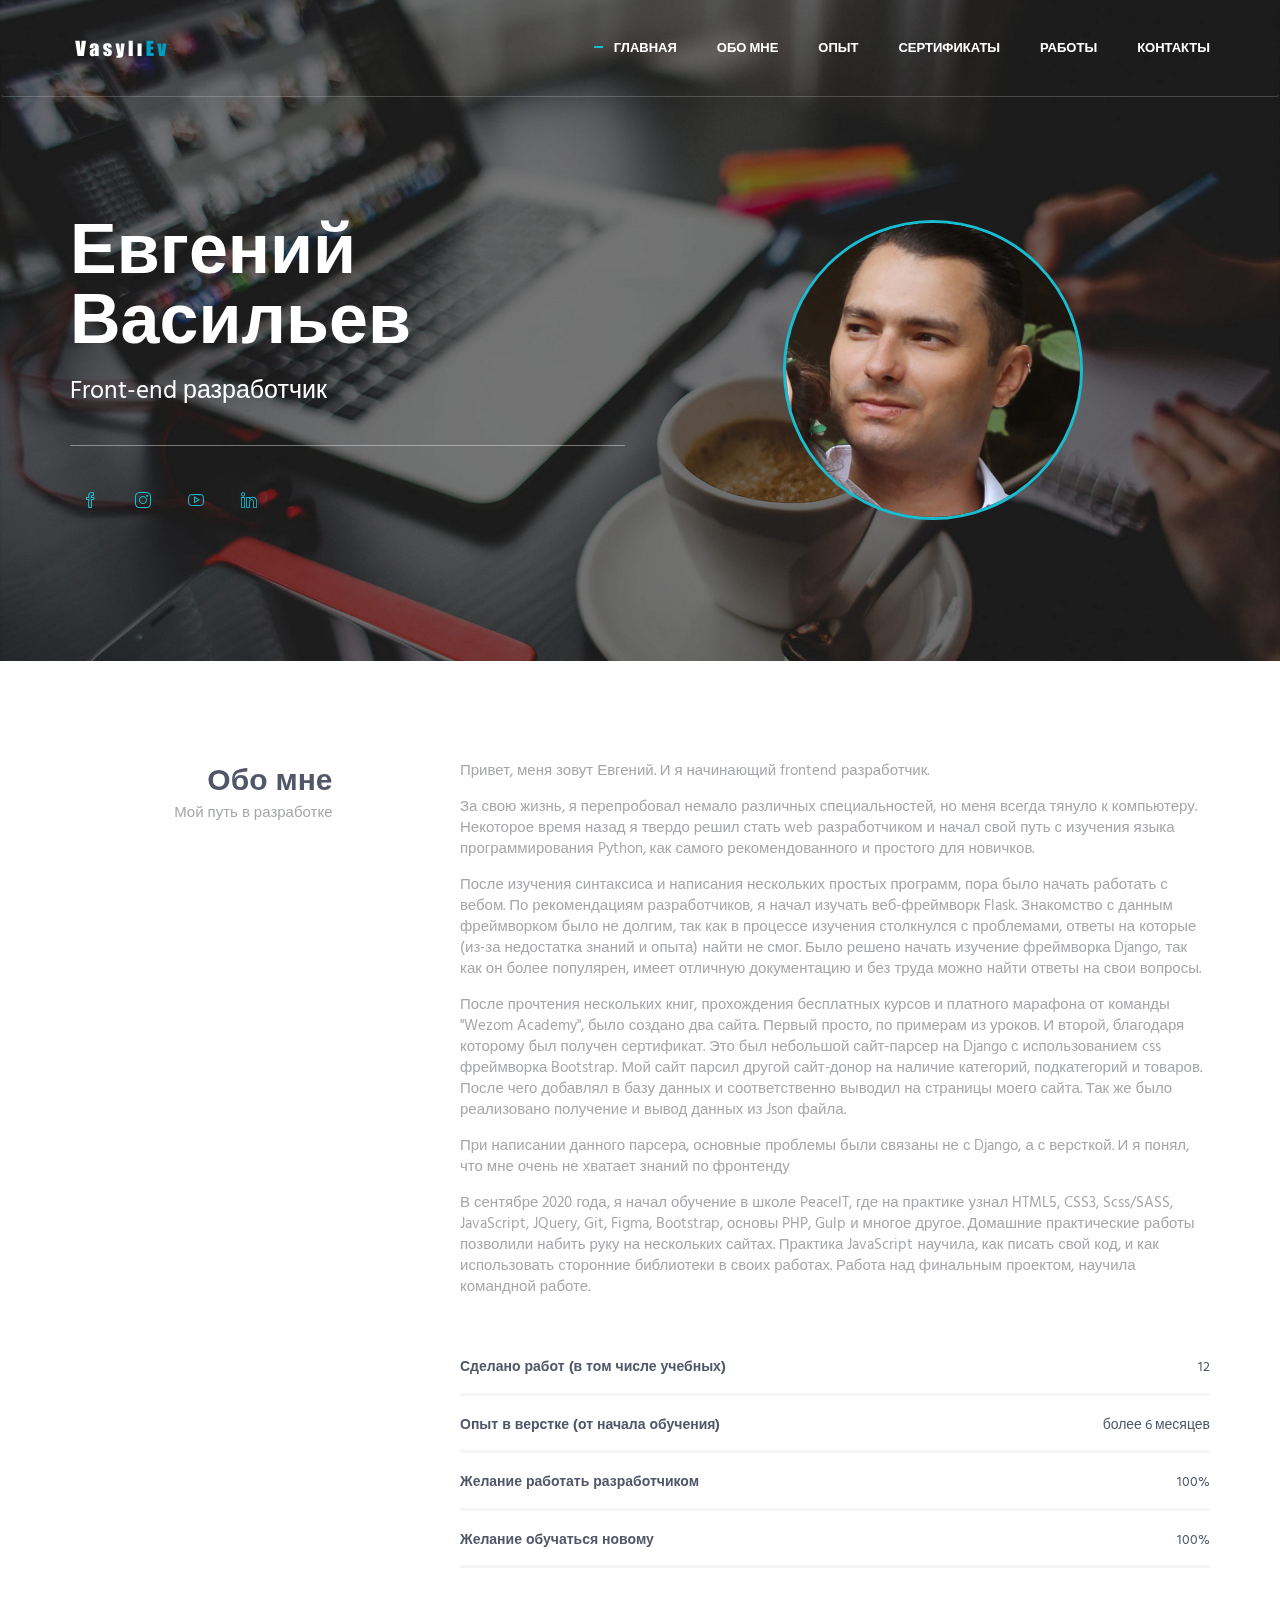
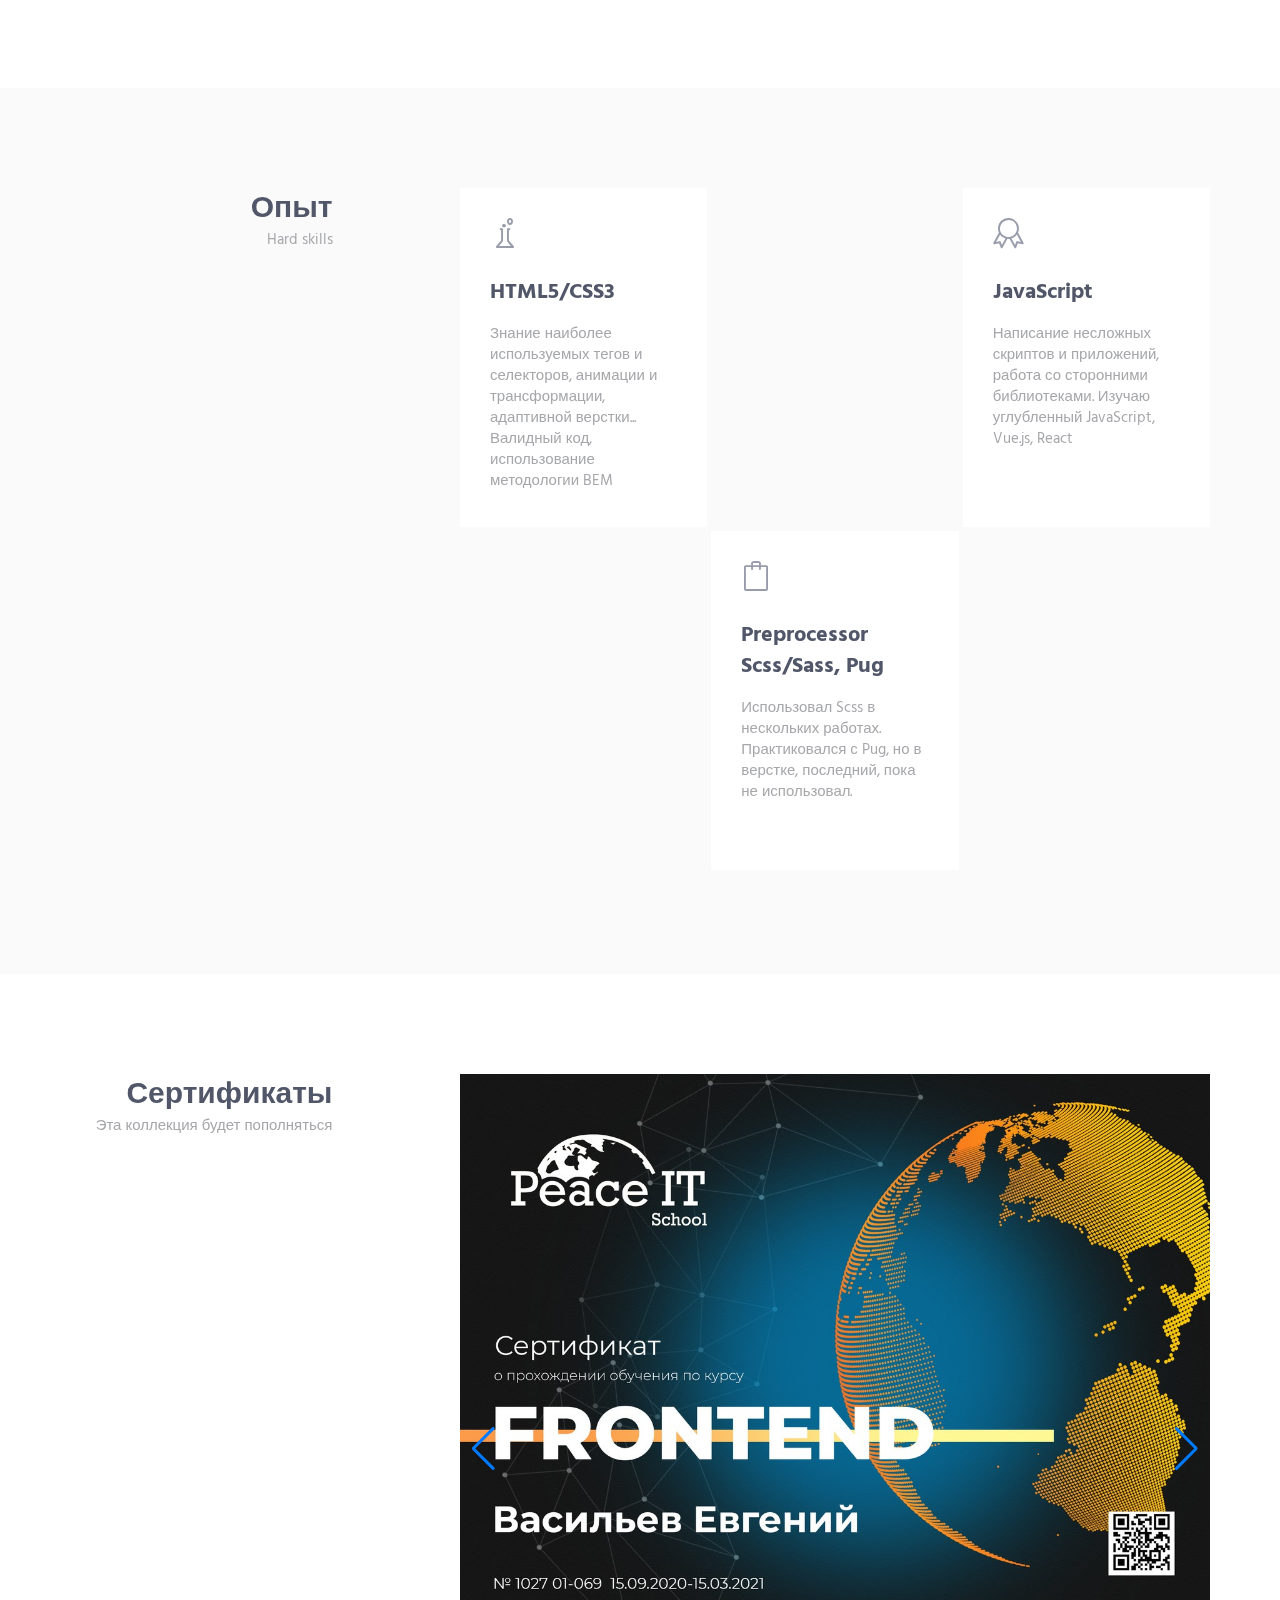
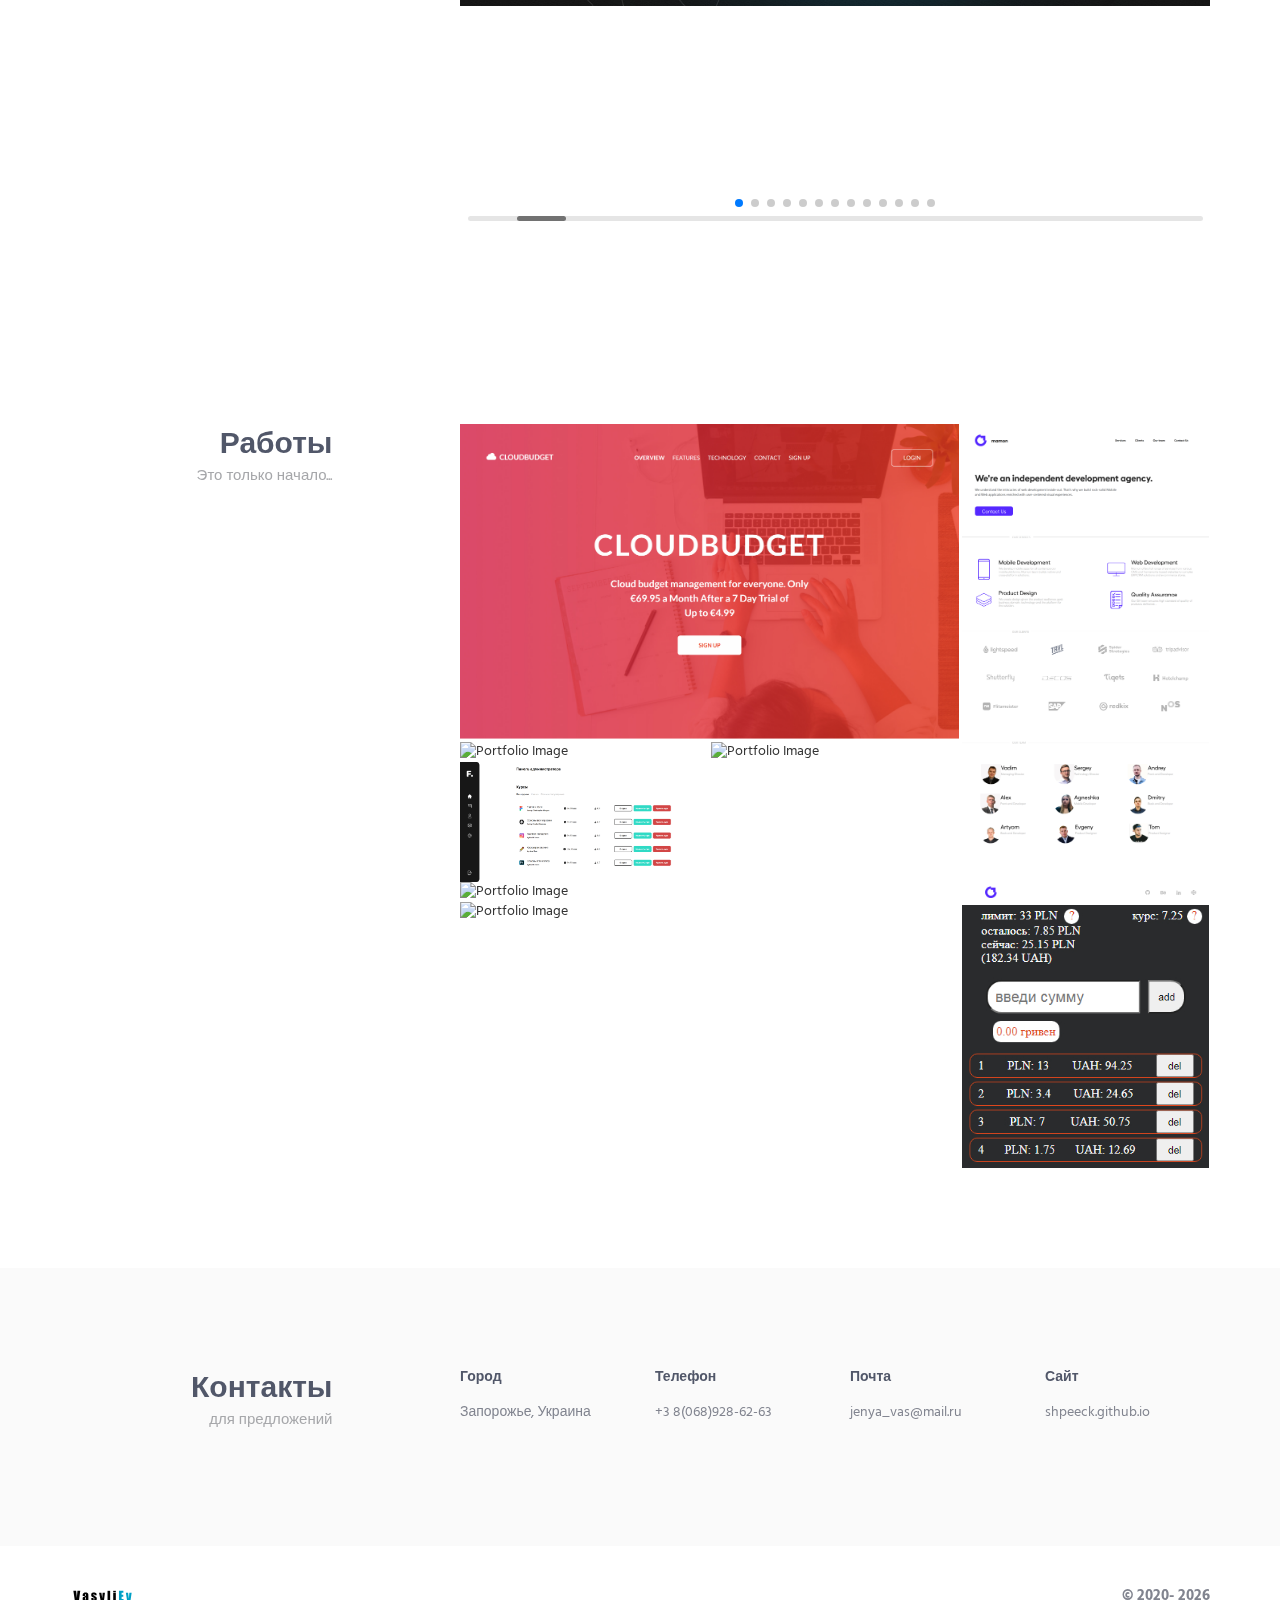
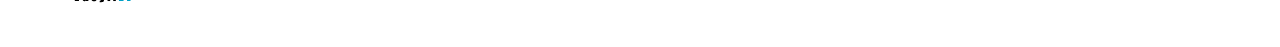
==== commit 13586ef2: "add sertificat python js" ====
--- a/index.html
+++ b/index.html
@@ -238,7 +238,8 @@
                                     </div>
                                     <div class="service-info">
                                         <h3>JavaScript</h3>
-                                        <p class="margin-b-5">Написание несложных скриптов и приложений,  работа со сторонними библиотеками. Изучаю углубленный JavaScript, Vue.js, React</p>
+                                        <p class="margin-b-5">Написание несложных скриптов и приложений, работа со
+                                            сторонними библиотеками. Изучаю углубленный JavaScript, Vue.js, React</p>
                                     </div>
                                     <!-- <a href="#" class="content-wrapper-link"></a> -->
                                 </div>
@@ -322,6 +323,8 @@
                             <div class="swiper-slide"><img src="img/sert/Intuit_eng.jpg" alt="sertificat intuit"></div>
                             <div class="swiper-slide"><img src="img/sert/stepik-certificate.jpg"
                                     alt="sertificat stepic"></div>
+                            <div class="swiper-slide"><img src="img/sert/Certificate python.jpg"
+                                    alt="sertificat python js"></div>
                             <div class="swiper-slide"><img src="img/sert/js4days.jpg" alt="4 days js"></div>
                             <div class="swiper-slide"><img src="img/sert/copy.png" alt="copyriter"></div>
                             <div class="swiper-slide"><img src="img/sert/tilda.jpg" alt="tilda"></div>
@@ -756,7 +759,7 @@
                                 </div>
                             </div>
                             <!-- End Work -->
-                            
+
                         </div>
                         <div class="masonry-grid-item col-xs-12 col-sm-6 col-md-4">
                             <!-- Work -->
@@ -776,19 +779,25 @@
                                             <div class="col-sm-8 work-popup-content-divider sm-margin-b-20">
                                                 <div class="margin-t-10 sm-margin-t-0">
                                                     <p>
-                                                        Небольшое приложение на VueJS. Можно изменять курс злотого к гривне и максимальный лимит трат. 
+                                                        Небольшое приложение на VueJS. Можно изменять курс злотого к
+                                                        гривне и максимальный лимит трат.
                                                     </p>
                                                     <p>
-                                                        При добавлении новых трат, можно увидеть сумму в гривне, а также сколько всего добавлено в корзине и сколько осталось с выделенного лимита.
+                                                        При добавлении новых трат, можно увидеть сумму в гривне, а также
+                                                        сколько всего добавлено в корзине и сколько осталось с
+                                                        выделенного лимита.
                                                     </p>
                                                     <p>
-                                                        Приложение писалось для себя, и для закрепления материала по Vue.
+                                                        Приложение писалось для себя, и для закрепления материала по
+                                                        Vue.
                                                     </p>
                                                     <p>
-                                                        Данные хранятся в localStorage, поэтому после перезагрузки вкладки и браузера они не удалются.
+                                                        Данные хранятся в localStorage, поэтому после перезагрузки
+                                                        вкладки и браузера они не удалются.
                                                     </p>
                                                     <p>Посмотреть приложение можно <a
-                                                            href="https://shpeeck.github.io/calc-pl/" target="_blank">ТУТ</a>
+                                                            href="https://shpeeck.github.io/calc-pl/"
+                                                            target="_blank">ТУТ</a>
                                                     </p>
                                                     <ul class="list-inline work-popup-tag">
                                                         <li class="work-popup-tag-item"><a class="work-popup-tag-link"
@@ -804,7 +813,8 @@
                                                 <div class="margin-t-10 sm-margin-t-0">
                                                     <p class="margin-b-5"><strong>Project Leader:</strong> ---</p>
                                                     <p class="margin-b-5"><strong>Designer:</strong> ---</p>
-                                                    <p class="margin-b-5"><strong>Developer:</strong> Евгений Васильев</p>
+                                                    <p class="margin-b-5"><strong>Developer:</strong> Евгений Васильев
+                                                    </p>
                                                 </div>
                                             </div>
                                         </div>
@@ -812,15 +822,15 @@
                                 </div>
                             </div>
                             <!-- End Work -->
+                        </div>
+                        <!-- End Masonry Grid -->
+
                     </div>
                     <!-- End Masonry Grid -->
-
-                </div>
-                <!-- End Masonry Grid -->
+                </div>
             </div>
+            <!--// end row -->
         </div>
-        <!--// end row -->
-    </div>
     </div>
     <!-- End Work -->
 
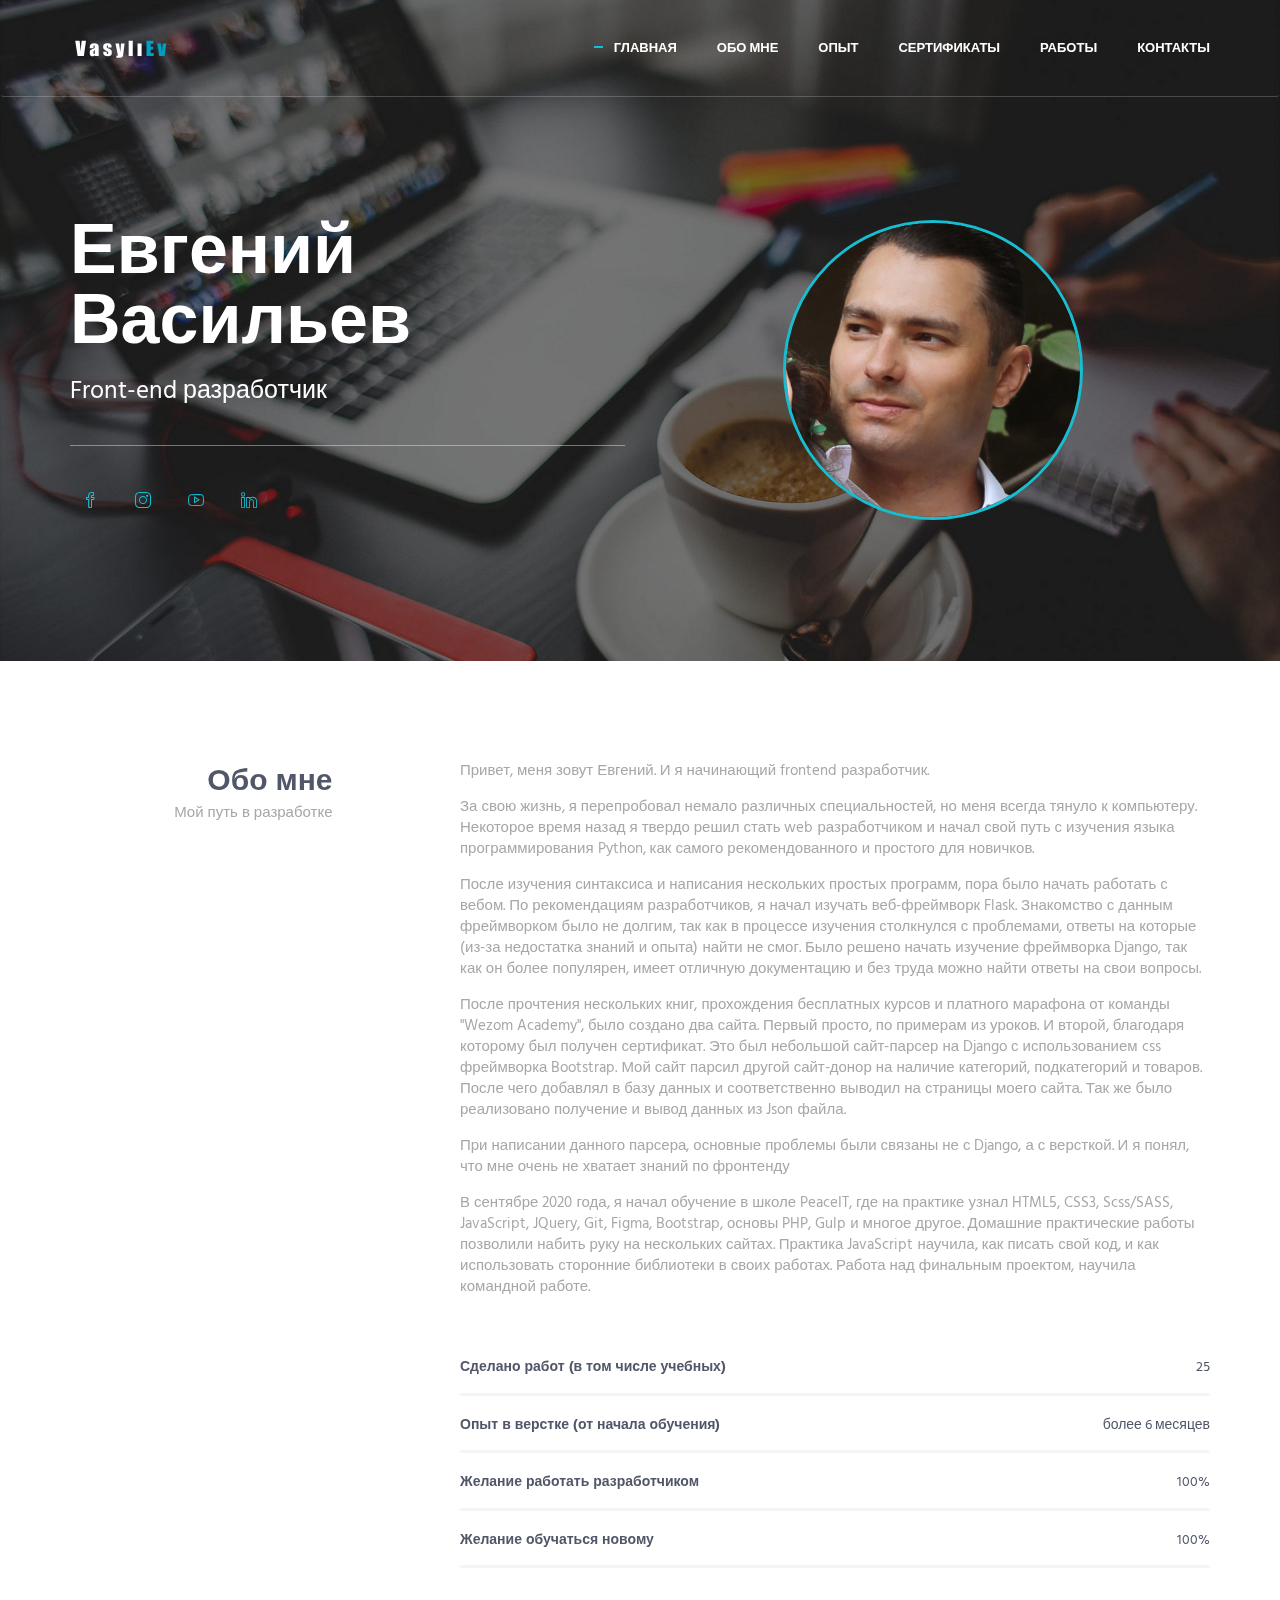
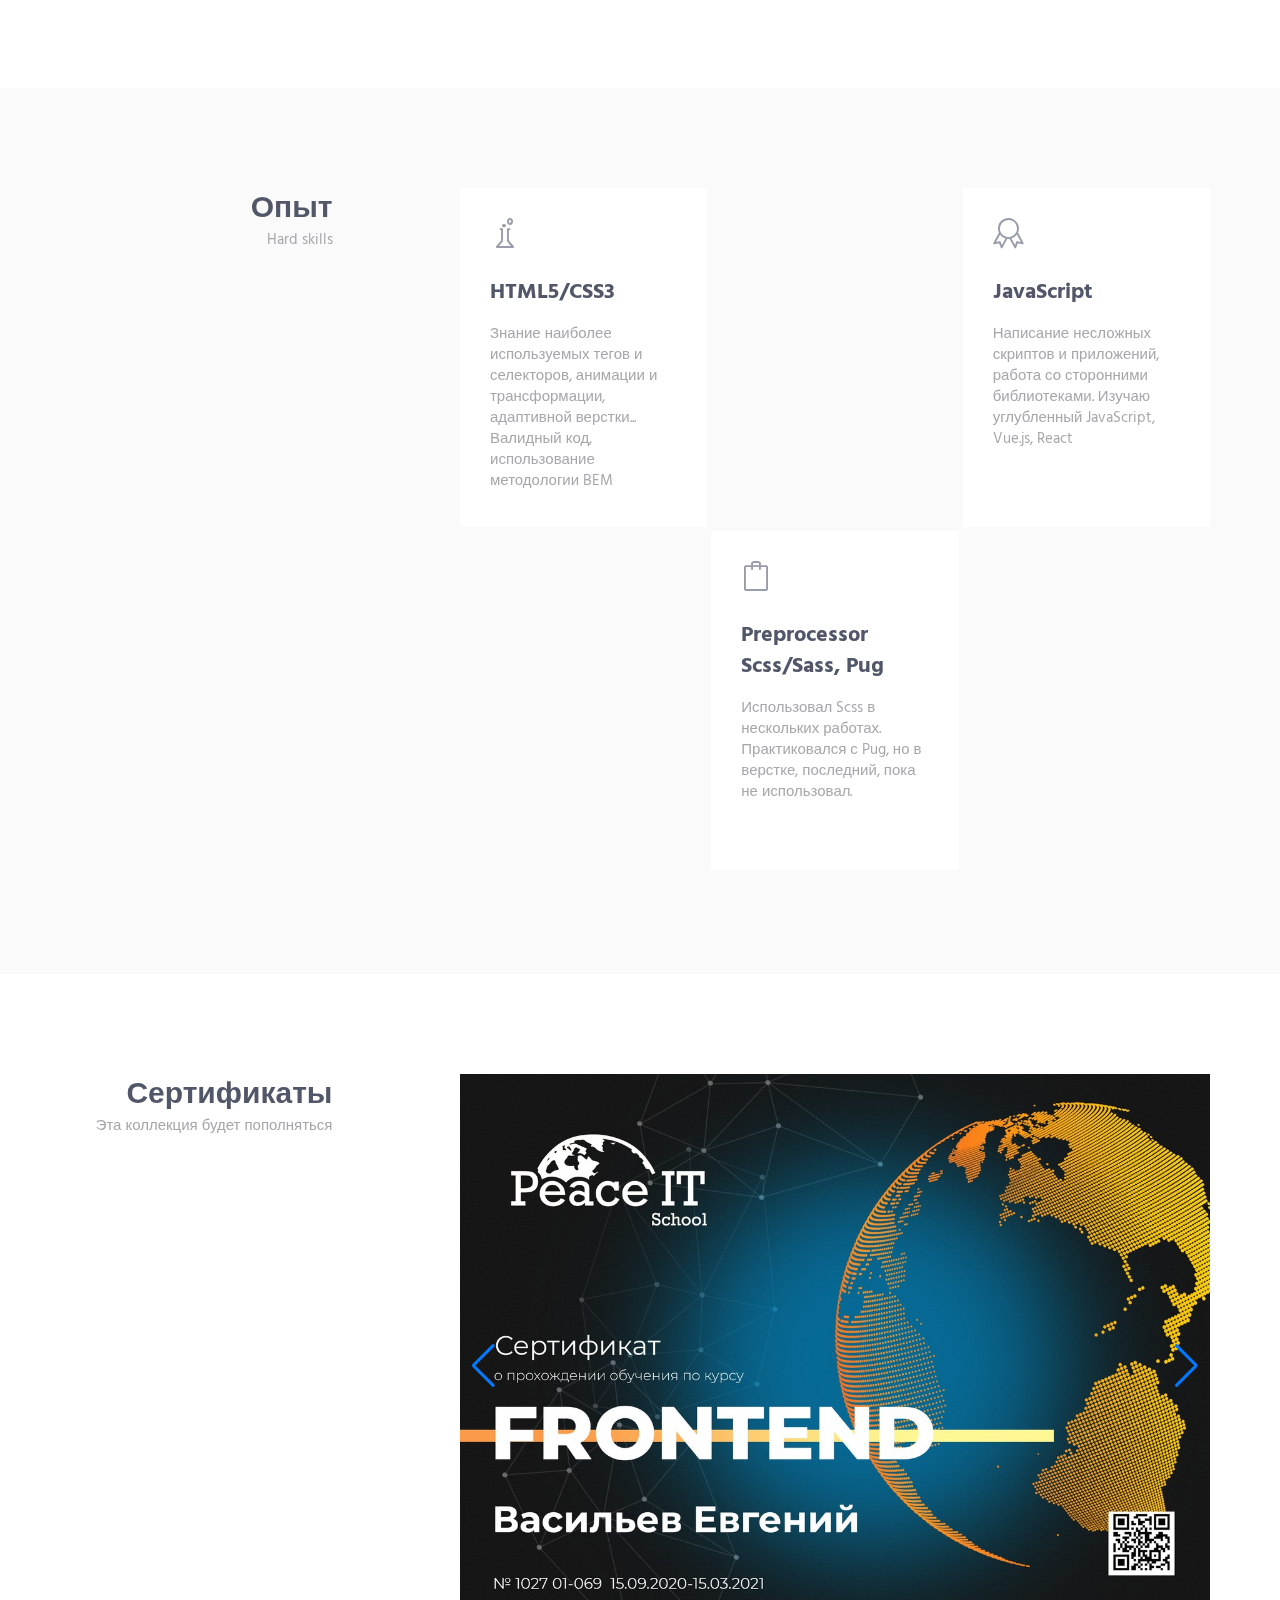
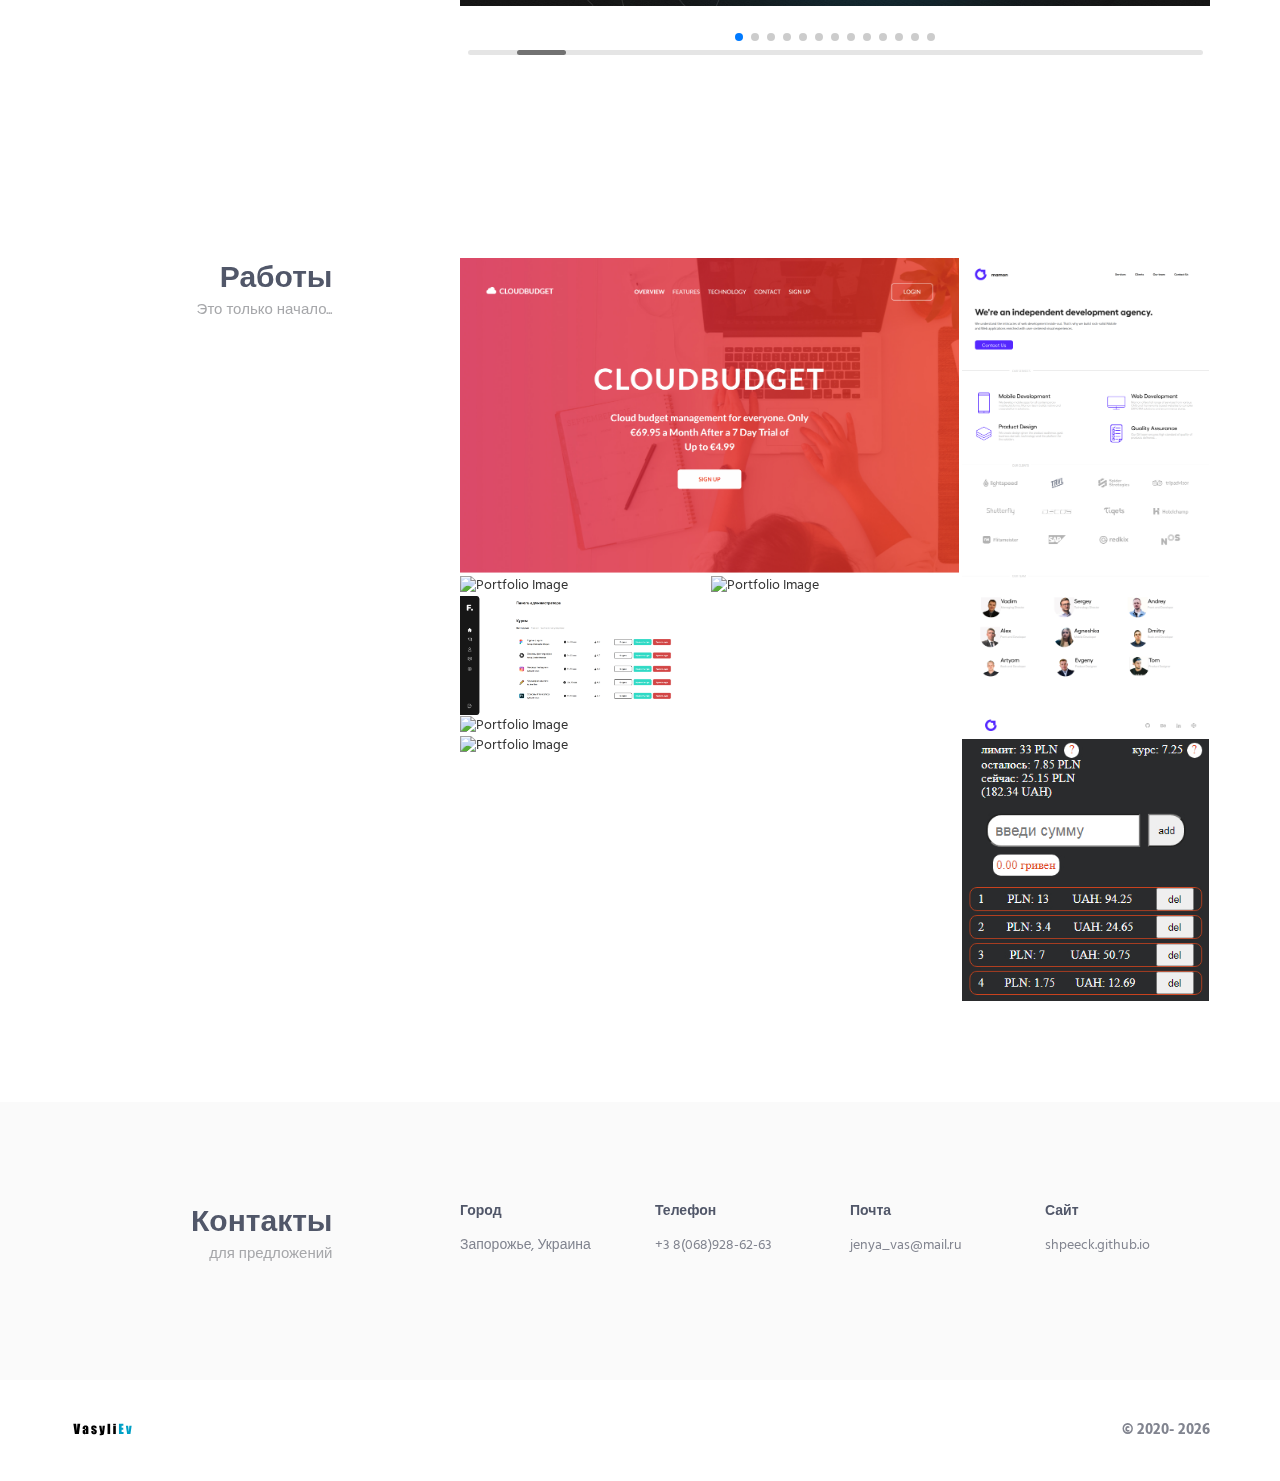
==== commit a2e08a86: "add works" ====
--- a/index.html
+++ b/index.html
@@ -157,9 +157,9 @@
 
                     <!-- Progress Box -->
                     <div class="progress-box">
-                        <h5>Сделано работ (в том числе учебных)<span class="color-heading pull-right">12</span></h5>
+                        <h5>Сделано работ (в том числе учебных)<span class="color-heading pull-right">25</span></h5>
                         <div class="progress">
-                            <div class="progress-bar bg-color-base" role="progressbar" data-width="10"></div>
+                            <div class="progress-bar bg-color-base" role="progressbar" data-width="25"></div>
                         </div>
                     </div>
                     <div class="progress-box">
